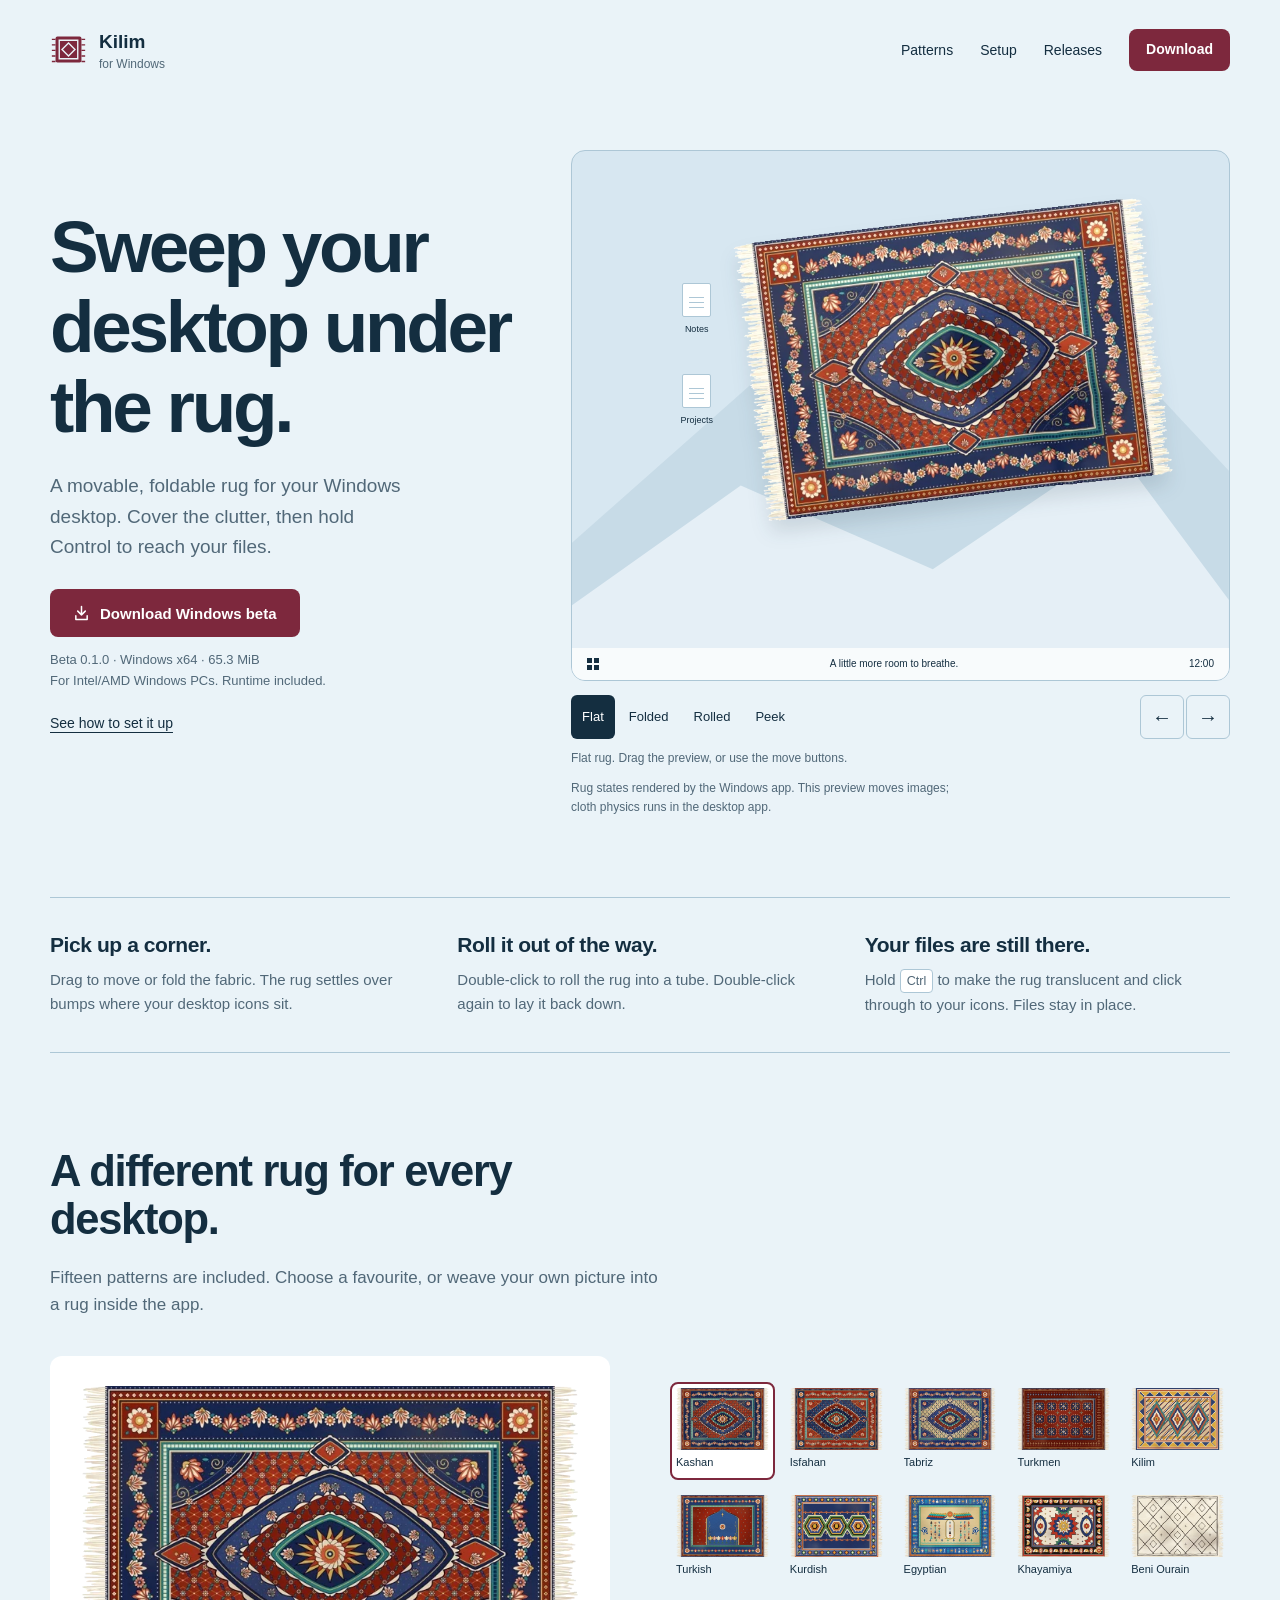
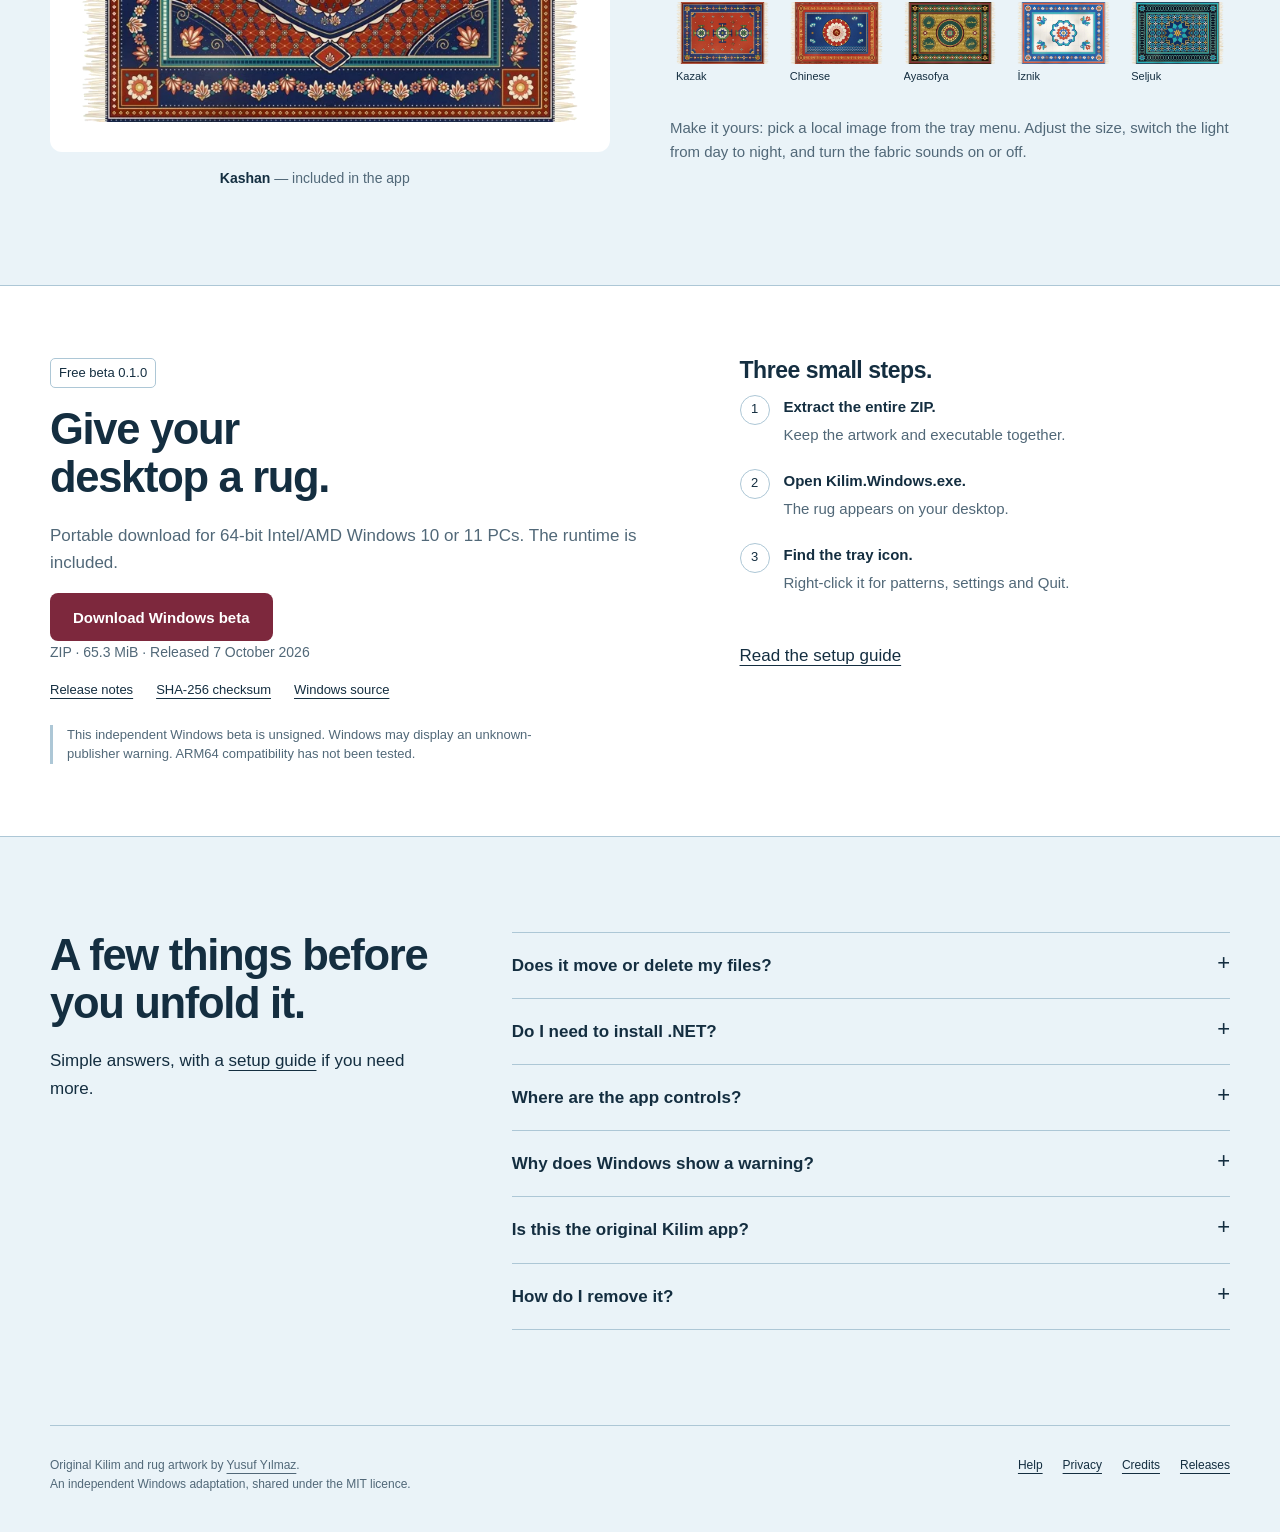
==== index.html @ a7b7ecc9 "first commit" ====
<!doctype html>
<html lang="en">
<head>
  <meta charset="utf-8"><meta name="viewport" content="width=device-width,initial-scale=1">
  <title>Kilim for Windows — a rug for your desktop</title>
  <meta name="description" content="Drag, fold and roll a rug over your Windows desktop icons. Download the free portable Windows beta, with 15 rug patterns and custom pictures.">
  <meta property="og:title" content="Kilim for Windows — a rug for your desktop"><meta property="og:description" content="Sweep your desktop under a movable, foldable rug. Free portable Windows beta."><meta property="og:type" content="website"><meta property="og:image" content="assets/social-preview.png"><meta name="twitter:card" content="summary_large_image">
  <link rel="icon" href="assets/favicon.svg" type="image/svg+xml"><link rel="stylesheet" href="styles.css"><link rel="preload" href="assets/rug-flat.webp" as="image"><script src="site.js" defer></script>
</head>
<body>
<a class="skip" href="#main">Skip to content</a>
<header class="header wrap">
  <a class="brand" href="index.html" aria-label="Kilim for Windows home"><svg viewBox="0 0 40 40" aria-hidden="true"><rect x="6" y="6" width="28" height="28" rx="2" fill="#7D283D"/><path d="M10 10h20v20H10zM20 13l7 7-7 7-7-7z" fill="none" stroke="#EAF3F8" stroke-width="1.5"/><path d="M2 9h4m-4 6h4m-4 6h4m-4 6h4m-4 6h4m28-24h4m-4 6h4m-4 6h4m-4 6h4m-4 6h4" stroke="#7D283D" stroke-width="1.5"/></svg><span>Kilim<small>for Windows</small></span></a>
  <nav class="nav" aria-label="Main navigation"><a class="patterns-link" href="#patterns">Patterns</a><a href="help.html">Setup</a><a href="releases.html">Releases</a><a class="button small" href="#download">Download</a></nav>
</header>
<main id="main">
  <section class="hero wrap" aria-labelledby="hero-title">
    <div class="hero-copy">
      <h1 id="hero-title">Sweep your desktop under the rug.</h1>
      <p>A movable, foldable rug for your Windows desktop. Cover the clutter, then hold Control to reach your files.</p>
      <a class="button" href="#download"><svg width="17" height="18" viewBox="0 0 18 18" fill="none" aria-hidden="true"><path d="M9 2v9m-4-4 4 4 4-4M3 12v4h12v-4" stroke="currentColor" stroke-width="1.6" stroke-linecap="round" stroke-linejoin="round"/></svg>Download Windows beta</a>
      <p class="hero-meta">Beta 0.1.0 · Windows x64 · 65.3 MiB<br>For Intel/AMD Windows PCs. Runtime included.</p>
      <a class="setup-link" href="help.html">See how to set it up</a>
    </div>
    <div class="hero-demo">
      <div class="desktop" aria-label="Illustrated Windows desktop with a rendered rug preview">
        <svg class="desktop-scenery" viewBox="0 0 650 500" preserveAspectRatio="none" aria-hidden="true"><path d="M0 370 180 218 315 329 477 125 650 302v198H0z" fill="#ADC7D6"/><path d="m0 429 167-113 190 79 180-116 113 145v76H0z" fill="#FFFFFF"/></svg>
        <div class="desktop-icons" aria-hidden="true"><span class="desktop-file"><i class="file-icon"></i>Notes</span><span class="desktop-file"><i class="file-icon"></i>Ideas</span><span class="desktop-file"><i class="file-icon"></i>Pictures</span><span class="desktop-file"><i class="file-icon"></i>Projects</span><span class="desktop-file"><i class="file-icon"></i>Drafts</span><span class="desktop-file"><i class="file-icon"></i>Later</span></div>
        <img id="preview-rug" class="preview-rug" src="assets/rug-flat.webp" width="1100" height="760" alt="A Kashan carpet rendered by Kilim for Windows" tabindex="0" aria-describedby="demo-status" draggable="false">
        <div class="desktop-bar" aria-hidden="true"><span class="windows-mark"><i></i><i></i><i></i><i></i></span><span>A little more room to breathe.</span><span>12:00</span></div>
      </div>
      <div class="demo-controls"><div class="demo-states" role="group" aria-label="Preview rug states"><button data-state="flat" aria-pressed="true">Flat</button><button data-state="fold" aria-pressed="false">Folded</button><button data-state="roll" aria-pressed="false">Rolled</button><button data-state="peek" aria-pressed="false">Peek</button></div><div class="move-controls" role="group" aria-label="Move the preview"><button data-move="-25" aria-label="Move rug left">←</button><button data-move="25" aria-label="Move rug right">→</button></div></div>
      <p class="demo-note" id="demo-status" aria-live="polite">Flat rug. Drag the preview, or use the move buttons.</p>
      <p class="demo-note">Rug states rendered by the Windows app. This preview moves images; cloth physics runs in the desktop app.</p>
      <noscript><p class="no-js">The app preview controls need JavaScript. Downloads and setup work without it.</p></noscript>
    </div>
  </section>
  <section class="interaction-strip wrap" aria-label="What you can do"><div><h3>Pick up a corner.</h3><p>Drag to move or fold the fabric. The rug settles over bumps where your desktop icons sit.</p></div><div><h3>Roll it out of the way.</h3><p>Double-click to roll the rug into a tube. Double-click again to lay it back down.</p></div><div><h3>Your files are still there.</h3><p>Hold <kbd>Ctrl</kbd> to make the rug translucent and click through to your icons. Files stay in place.</p></div></section>
  <section class="section wrap" id="patterns" aria-labelledby="patterns-title">
    <div class="section-intro"><h2 id="patterns-title">A different rug for every desktop.</h2><p>Fifteen patterns are included. Choose a favourite, or weave your own picture into a rug inside the app.</p></div>
    <div class="patterns"><div><div class="pattern-preview"><img id="selected-pattern" src="assets/theme-kashan.webp" width="640" height="430" alt="Kashan rug pattern included in Kilim for Windows" loading="lazy"></div><p class="pattern-name"><strong id="pattern-title">Kashan</strong> <span>— included in the app</span></p></div>
    <div><div class="swatches" role="group" aria-label="Choose a rug pattern">
      <button class="swatch" data-theme="kashan" data-label="Kashan" aria-pressed="true"><img src="assets/theme-kashan.webp" width="640" height="430" alt="" loading="lazy"><span>Kashan</span></button>
      <button class="swatch" data-theme="isfahan" data-label="Isfahan" aria-pressed="false"><img src="assets/theme-isfahan.webp" width="640" height="430" alt="" loading="lazy"><span>Isfahan</span></button>
      <button class="swatch" data-theme="tebriz" data-label="Tabriz" aria-pressed="false"><img src="assets/theme-tebriz.webp" width="640" height="430" alt="" loading="lazy"><span>Tabriz</span></button>
      <button class="swatch" data-theme="turkmen" data-label="Turkmen" aria-pressed="false"><img src="assets/theme-turkmen.webp" width="640" height="430" alt="" loading="lazy"><span>Turkmen</span></button>
      <button class="swatch" data-theme="kilim" data-label="Kilim" aria-pressed="false"><img src="assets/theme-kilim.webp" width="640" height="430" alt="" loading="lazy"><span>Kilim</span></button>
      <button class="swatch" data-theme="turk" data-label="Turkish" aria-pressed="false"><img src="assets/theme-turk.webp" width="640" height="430" alt="" loading="lazy"><span>Turkish</span></button>
      <button class="swatch" data-theme="kurd" data-label="Kurdish" aria-pressed="false"><img src="assets/theme-kurd.webp" width="640" height="430" alt="" loading="lazy"><span>Kurdish</span></button>
      <button class="swatch" data-theme="egypt" data-label="Egyptian" aria-pressed="false"><img src="assets/theme-egypt.webp" width="640" height="430" alt="" loading="lazy"><span>Egyptian</span></button>
      <button class="swatch" data-theme="khayamiya" data-label="Khayamiya" aria-pressed="false"><img src="assets/theme-khayamiya.webp" width="640" height="430" alt="" loading="lazy"><span>Khayamiya</span></button>
      <button class="swatch" data-theme="berber" data-label="Beni Ourain" aria-pressed="false"><img src="assets/theme-berber.webp" width="640" height="430" alt="" loading="lazy"><span>Beni Ourain</span></button>
      <button class="swatch" data-theme="kazak" data-label="Kazak" aria-pressed="false"><img src="assets/theme-kazak.webp" width="640" height="430" alt="" loading="lazy"><span>Kazak</span></button>
      <button class="swatch" data-theme="china" data-label="Chinese" aria-pressed="false"><img src="assets/theme-china.webp" width="640" height="430" alt="" loading="lazy"><span>Chinese</span></button>
      <button class="swatch" data-theme="ayasofya" data-label="Ayasofya" aria-pressed="false"><img src="assets/theme-ayasofya.webp" width="640" height="430" alt="" loading="lazy"><span>Ayasofya</span></button>
      <button class="swatch" data-theme="iznik" data-label="İznik" aria-pressed="false"><img src="assets/theme-iznik.webp" width="640" height="430" alt="" loading="lazy"><span>İznik</span></button>
      <button class="swatch" data-theme="selcuklu" data-label="Seljuk" aria-pressed="false"><img src="assets/theme-selcuklu.webp" width="640" height="430" alt="" loading="lazy"><span>Seljuk</span></button>
    </div><p class="custom-note">Make it yours: pick a local image from the tray menu. Adjust the size, switch the light from day to night, and turn the fabric sounds on or off.</p></div></div>
  </section>
  <section class="download-section" id="download" aria-labelledby="download-title"><div class="download-grid wrap">
    <div><span class="release-tag">Free beta 0.1.0</span><h2 id="download-title">Give your desktop a rug.</h2><p>Portable download for 64-bit Intel/AMD Windows 10 or 11 PCs. The runtime is included.</p><a class="button" href="downloads/Kilim-Windows-0.1.0-beta-win-x64.zip" download>Download Windows beta</a><p class="download-info">ZIP · 65.3 MiB · Released 7 October 2026</p><div class="download-links"><a href="releases.html">Release notes</a><a href="downloads/Kilim-Windows-0.1.0-beta-win-x64.zip.sha256" download>SHA-256 checksum</a><a href="downloads/Kilim-Windows-source.zip" download>Windows source</a></div><p class="beta-note">This independent Windows beta is unsigned. Windows may display an unknown-publisher warning. ARM64 compatibility has not been tested.</p></div>
    <div><h3>Three small steps.</h3><ol class="setup-steps"><li><strong>Extract the entire ZIP.</strong><span>Keep the artwork and executable together.</span></li><li><strong>Open Kilim.Windows.exe.</strong><span>The rug appears on your desktop.</span></li><li><strong>Find the tray icon.</strong><span>Right-click it for patterns, settings and Quit.</span></li></ol><a href="help.html">Read the setup guide</a></div>
  </div></section>
  <section class="section wrap faq-layout" aria-labelledby="faq-title"><div><h2 id="faq-title">A few things before you unfold it.</h2><p>Simple answers, with a <a href="help.html">setup guide</a> if you need more.</p></div><div class="faq">
    <details><summary>Does it move or delete my files?</summary><p>No. The rug covers the desktop icons visually. Your files remain where they are, and holding Control lets you click through.</p></details>
    <details><summary>Do I need to install .NET?</summary><p>No. This download includes the runtime. Extract the whole ZIP and run Kilim.Windows.exe. You do not need administrator access.</p></details>
    <details><summary>Where are the app controls?</summary><p>In the system tray near the clock. The icon may be inside the hidden-icons arrow. Right-click it to change the rug or quit the app.</p></details>
    <details><summary>Why does Windows show a warning?</summary><p>The beta executable has not been code-signed. Windows may identify the publisher as unknown. Check the release information and SHA-256 before deciding whether to run a download.</p></details>
    <details><summary>Is this the original Kilim app?</summary><p>This is an unofficial Windows adaptation. <a href="https://github.com/yusufyilmazfr/kilim" target="_blank" rel="noopener noreferrer">Yusuf Yılmaz's original Kilim</a> is a macOS app; its cloth simulation and rug artwork are reused under the MIT licence.</p></details>
    <details><summary>How do I remove it?</summary><p>Turn off launch at sign-in if you enabled it, choose Quit from the tray menu, and delete the extracted folder. The setup guide explains how to remove saved preferences too.</p></details>
  </div></section>
</main>
<footer class="footer wrap"><p>Original Kilim and rug artwork by <a href="https://github.com/yusufyilmazfr/kilim" target="_blank" rel="noopener noreferrer">Yusuf Yılmaz</a>.<br>An independent Windows adaptation, shared under the MIT licence.</p><nav aria-label="Footer"><a href="help.html">Help</a><a href="privacy.html">Privacy</a><a href="credits.html">Credits</a><a href="releases.html">Releases</a></nav></footer>
</body></html>
---- styles.css ----
:root{--mist:#eaf3f8;--ink:#142e40;--red:#7d283d;--paper:#fff;--thread:#adc7d6;--slate:#516878;--desktop:#d7e7f1;--focus:#245b7a}
*{box-sizing:border-box}html{scroll-behavior:smooth;scroll-padding-top:28px}body{margin:0;background:var(--mist);color:var(--ink);font-family:"Segoe UI",Arial,sans-serif;font-size:17px;line-height:1.6}button,input{font:inherit}a{color:inherit;text-underline-offset:4px}button,a{-webkit-tap-highlight-color:transparent}button{cursor:pointer}button:focus-visible,a:focus-visible,summary:focus-visible,[tabindex]:focus-visible{outline:3px solid var(--focus);outline-offset:5px}img{max-width:100%;display:block}h1,h2,h3,p{margin-top:0}h1,h2,h3{font-family:"Trebuchet MS","Segoe UI",sans-serif;line-height:1.1}h1{font-size:clamp(42px,5.7vw,76px);letter-spacing:-.045em;font-weight:700;margin-bottom:24px}h2{font-size:clamp(30px,3.4vw,44px);letter-spacing:-.03em;margin-bottom:20px}h3{font-size:23px;letter-spacing:-.02em;margin-bottom:12px}p{max-width:68ch}button{color:var(--ink)}.wrap{width:min(1180px,calc(100% - 64px));margin-inline:auto}.skip{position:absolute;top:-80px;left:16px;background:var(--paper);padding:12px;z-index:5}.skip:focus{top:12px}.header{padding-block:27px;display:flex;justify-content:space-between;align-items:center;gap:20px}.brand{display:inline-flex;align-items:center;gap:12px;text-decoration:none;font-size:19px;font-weight:650;white-space:nowrap}.brand svg{width:37px;height:37px}.brand small{display:block;font-size:12px;color:var(--slate);font-weight:500;line-height:1.3}.nav{display:flex;align-items:center;gap:27px;font-size:14px}.nav a{text-decoration:none}.nav a:hover{text-decoration:underline}.button{display:inline-flex;align-items:center;justify-content:center;gap:10px;border:1px solid transparent;min-height:48px;padding:11px 22px;background:var(--red);color:var(--paper);text-decoration:none;font-size:15px;font-weight:650;border-radius:8px;line-height:1.4}.button:hover{background:#682034}.button.secondary{background:transparent;color:var(--ink);border-color:var(--thread)}.button.secondary:hover{background:var(--paper)}.button.small{min-height:42px;padding:9px 16px;font-size:14px}.hero{display:grid;grid-template-columns:.84fr 1.16fr;align-items:center;gap:44px;padding-top:50px;padding-bottom:80px}.hero-copy{padding-bottom:24px}.hero-copy p{color:var(--slate);max-width:35ch;font-size:19px;line-height:1.6;margin-bottom:27px}.hero-meta{font-size:13px!important;margin:13px 0 17px!important;max-width:40ch!important}.hero-copy .setup-link{font-size:14px}.hero-demo{min-width:0}.desktop{position:relative;aspect-ratio:1.24;background:var(--desktop);border:1px solid var(--thread);border-radius:14px;overflow:hidden;isolation:isolate}.desktop-scenery{position:absolute;inset:0;width:100%;height:100%;opacity:.36;pointer-events:none}.desktop-icons{position:absolute;left:15%;top:25%;display:grid;grid-template-columns:repeat(3,52px);gap:37px 41px;font-size:9px;text-align:center;z-index:1}.desktop-file{display:flex;align-items:center;flex-direction:column;gap:5px;color:var(--ink)}.file-icon{display:block;width:29px;height:34px;background:var(--paper);border:1px solid var(--thread);border-radius:2px;position:relative}.file-icon:after{content:"";position:absolute;left:6px;top:13px;width:15px;height:1px;background:var(--thread);box-shadow:0 5px 0 var(--thread),0 10px 0 var(--thread)}.preview-rug{position:absolute;width:112%;max-width:none;height:auto;left:-2%;top:-10%;z-index:2;touch-action:none;cursor:grab;user-select:none;-webkit-user-drag:none;transform:translate(var(--rug-x,0px),var(--rug-y,0px));filter:drop-shadow(0 12px 9px rgba(20,46,64,.13))}.preview-rug:active{cursor:grabbing}.preview-rug.peeking{opacity:.26}.desktop-bar{position:absolute;bottom:0;inset-inline:0;background:rgba(255,255,255,.74);height:32px;display:flex;align-items:center;justify-content:space-between;padding-inline:15px;z-index:3;font-size:10px}.windows-mark{display:grid;grid-template-columns:repeat(2,5px);gap:2px}.windows-mark i{height:5px;width:5px;background:var(--ink)}.demo-controls{display:flex;align-items:center;justify-content:space-between;gap:8px;margin-top:14px;flex-wrap:wrap}.demo-states{display:flex;gap:3px}.demo-states button,.move-controls button{border:0;background:transparent;min-height:44px;padding:8px 11px;font-size:13px;border-radius:6px}.demo-states button[aria-pressed="true"]{background:var(--ink);color:var(--paper)}.move-controls{display:flex;gap:2px}.move-controls button{border:1px solid var(--thread);width:44px;padding:4px;font-size:20px}.demo-note{color:var(--slate);font-size:12px;margin:10px 0 0;max-width:60ch}.interaction-strip{border-block:1px solid var(--thread);padding-block:35px;display:grid;grid-template-columns:repeat(3,1fr);gap:42px}.interaction-strip p{font-size:15px;color:var(--slate);margin-bottom:0}.interaction-strip h3{font-size:21px}.interaction-strip kbd,.prose kbd{display:inline-block;border:1px solid var(--thread);background:var(--paper);padding:1px 6px;border-radius:4px;font-family:inherit;font-size:.84em;white-space:nowrap}.section{padding-block:95px}.section-intro{max-width:620px;margin-bottom:38px}.section-intro p{color:var(--slate)}.patterns{display:grid;grid-template-columns:1fr 1fr;gap:60px;align-items:center}.pattern-preview{position:relative;background:var(--paper);padding:30px;border-radius:12px;min-height:300px;display:grid;align-items:center}.pattern-preview img{width:100%;height:auto}.pattern-name{margin:15px 0 0;text-align:center;font-size:14px}.pattern-name span{color:var(--slate)}.swatches{display:grid;grid-template-columns:repeat(5,1fr);gap:9px}.swatch{border:2px solid transparent;background:transparent;padding:4px;border-radius:8px;min-width:0;text-align:left}.swatch img{width:100%;height:auto;aspect-ratio:1.49;object-fit:contain;border-radius:3px}.swatch span{font-size:11px;display:block;margin:4px 0 2px;white-space:nowrap;overflow:hidden;text-overflow:ellipsis}.swatch[aria-pressed="true"]{border-color:var(--red);background:var(--paper)}.custom-note{font-size:15px;line-height:1.6;color:var(--slate);margin:22px 0 0}.download-section{background:var(--paper);border-block:1px solid var(--thread);padding-block:72px}.download-grid{display:grid;grid-template-columns:1.1fr .9fr;gap:90px}.release-tag{display:inline-block;font-size:13px;border:1px solid var(--thread);border-radius:5px;padding:4px 8px;margin-bottom:18px}.download-grid h2{max-width:14ch}.download-grid p{color:var(--slate)}.download-info{font-size:14px}.download-links{display:flex;gap:23px;flex-wrap:wrap;font-size:13px;margin-top:16px}.beta-note{font-size:13px!important;line-height:1.5;border-left:3px solid var(--thread);padding-left:14px;margin:24px 0 0}.setup-steps{list-style:none;padding:0;margin:10px 0 25px;counter-reset:setup}.setup-steps li{position:relative;counter-increment:setup;padding:0 0 22px 44px;font-size:15px}.setup-steps li:before{content:counter(setup);position:absolute;left:0;top:0;width:28px;height:28px;border:1px solid var(--thread);border-radius:50%;display:grid;place-items:center;font-size:13px}.setup-steps strong{display:block;margin-bottom:4px}.setup-steps span{color:var(--slate)}.faq-layout{display:grid;grid-template-columns:.7fr 1.3fr;gap:75px}.faq{border-top:1px solid var(--thread)}.faq details{border-bottom:1px solid var(--thread);padding:19px 0}.faq summary{font-size:17px;font-weight:600;cursor:pointer;list-style:none;display:flex;justify-content:space-between;gap:16px;min-height:24px}.faq summary::-webkit-details-marker{display:none}.faq summary:after{content:"+";font-size:22px;font-weight:400;line-height:1}.faq details[open] summary:after{content:"−"}.faq p{color:var(--slate);font-size:15px;margin:15px 25px 0 0}.footer{border-top:1px solid var(--thread);padding-block:30px 38px;display:flex;justify-content:space-between;gap:25px;font-size:12px;align-items:flex-start}.footer p{margin:0;color:var(--slate);max-width:65ch}.footer nav{display:flex;gap:20px;white-space:nowrap}.page{max-width:800px;margin:35px auto 90px}.page h1{font-size:clamp(36px,5vw,60px);margin-bottom:20px}.page .lead{font-size:20px;color:var(--slate);margin-bottom:45px}.prose h2{font-size:29px;margin-top:50px}.prose h3{font-size:21px;margin-top:30px}.prose p,.prose li{font-size:16px}.prose ul,.prose ol{padding-left:24px}.prose li{margin-bottom:10px}.prose code{background:var(--paper);padding:3px 5px;font-size:13px;overflow-wrap:anywhere}.prose pre{white-space:pre-wrap;overflow-wrap:anywhere;border:1px solid var(--thread);border-radius:8px;background:var(--paper);padding:18px;font-size:13px}.notice{padding:18px 20px;border-left:3px solid var(--red);background:var(--paper);font-size:15px}.prose .button{margin:0 12px 10px 0}.hash{font-family:Consolas,monospace;font-size:12px;overflow-wrap:anywhere}.document-nav{font-size:14px;margin-bottom:30px}.no-js{font-size:13px;color:var(--slate)}
@media(min-width:1350px){.hero{gap:54px;padding-top:62px}.hero-copy p{max-width:34ch}.desktop{aspect-ratio:1.19}}
@media(max-width:950px){.wrap{width:calc(100% - 40px)}.hero{gap:24px;grid-template-columns:1fr 1.1fr;padding-top:35px}.nav{gap:18px}.hero-copy p{font-size:17px}.hero h1{font-size:52px}.patterns{gap:30px}.download-grid{gap:45px}.faq-layout{gap:36px}.footer{flex-direction:column}.preview-rug{top:-4%}}
@media(max-width:720px){body{font-size:16px}.wrap{width:calc(100% - 36px)}.header{padding-block:20px;align-items:flex-start}.brand{font-size:16px;gap:8px}.brand svg{width:32px;height:32px}.nav{justify-content:flex-end;gap:14px;flex-wrap:wrap;max-width:220px;font-size:12px}.nav .button{min-height:38px;padding:7px 12px;font-size:12px}.nav .patterns-link{display:none}.hero{grid-template-columns:1fr;padding-top:25px;padding-bottom:40px;gap:18px}.hero h1{font-size:clamp(44px,10.5vw,65px);max-width:12ch}.hero-copy{padding-bottom:0}.hero-copy p{max-width:42ch}.hero-demo{max-width:600px;width:100%}.desktop{aspect-ratio:1.3}.preview-rug{top:-13%;left:0;width:111%}.desktop-icons{left:18%;top:27%;gap:23px 28px;grid-template-columns:repeat(3,45px)}.interaction-strip{grid-template-columns:1fr;gap:24px;padding-block:28px}.interaction-strip h3{margin-bottom:7px}.patterns{grid-template-columns:1fr;gap:26px}.section{padding-block:55px}.section-intro{margin-bottom:24px}.pattern-preview{min-height:220px;padding:20px}.swatches{gap:5px}.swatch span{font-size:10px}.download-grid,.faq-layout{grid-template-columns:1fr;gap:30px}.download-section{padding-block:48px}.download-grid h2{max-width:15ch}.faq-layout h2{margin-bottom:0}.footer nav{gap:16px;flex-wrap:wrap}.page{margin-top:26px;margin-bottom:60px}.page .lead{font-size:18px;margin-bottom:32px}.prose h2{margin-top:35px}.demo-controls{gap:7px}.demo-states button{padding-inline:10px}.demo-note{font-size:11px}.hero-meta{max-width:44ch!important}}
@media(prefers-reduced-motion:reduce){html{scroll-behavior:auto}}
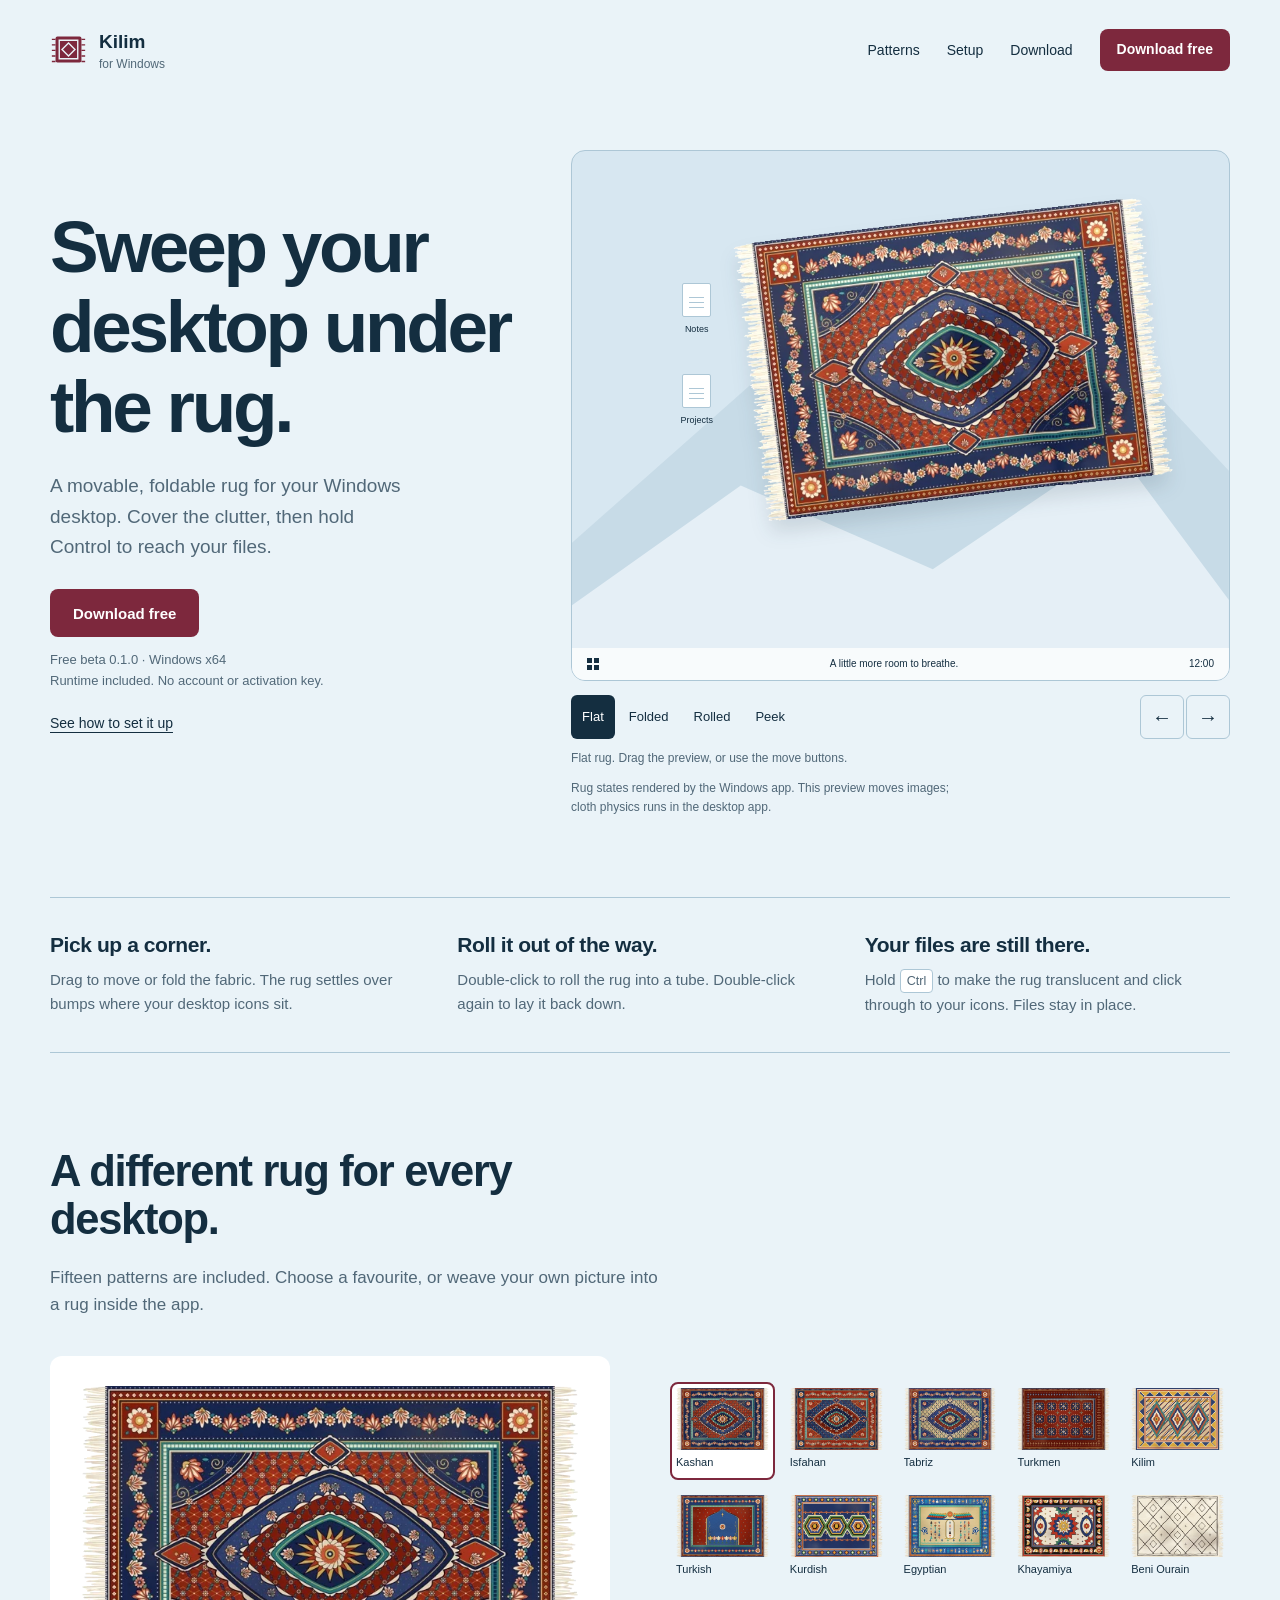
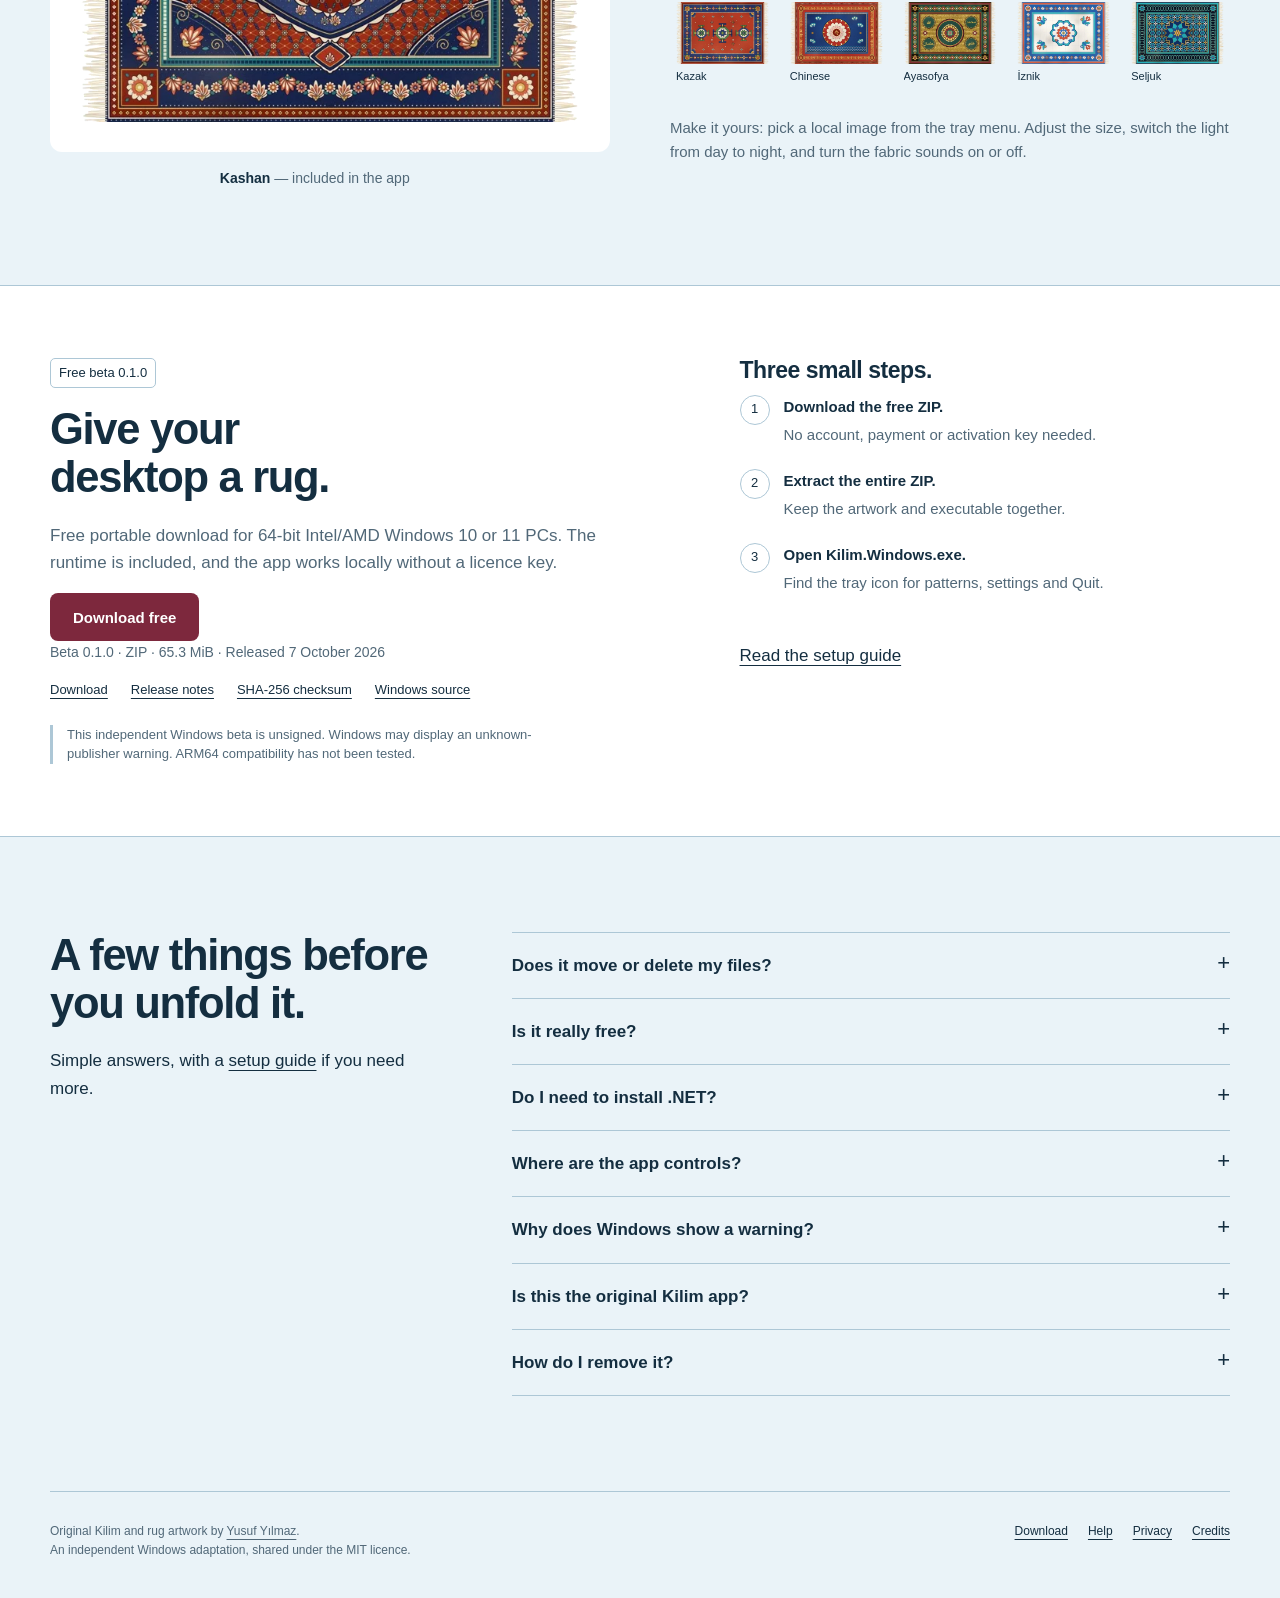
==== commit ed9b5b9c: "Restore free downloads and link hosted Windows app" ====
--- a/index.html
+++ b/index.html
@@ -5,21 +5,21 @@
   <title>Kilim for Windows — a rug for your desktop</title>
   <meta name="description" content="Drag, fold and roll a rug over your Windows desktop icons. Download the free portable Windows beta, with 15 rug patterns and custom pictures.">
   <meta property="og:title" content="Kilim for Windows — a rug for your desktop"><meta property="og:description" content="Sweep your desktop under a movable, foldable rug. Free portable Windows beta."><meta property="og:type" content="website"><meta property="og:image" content="assets/social-preview.png"><meta name="twitter:card" content="summary_large_image">
-  <link rel="icon" href="assets/favicon.svg" type="image/svg+xml"><link rel="stylesheet" href="styles.css"><link rel="preload" href="assets/rug-flat.webp" as="image"><script src="site.js" defer></script>
+  <link rel="icon" href="assets/favicon.svg" type="image/svg+xml"><link rel="stylesheet" href="styles.css"><link rel="preload" href="assets/rug-flat.webp" as="image"><script type="module" src="site.js"></script>
 </head>
 <body>
 <a class="skip" href="#main">Skip to content</a>
 <header class="header wrap">
   <a class="brand" href="index.html" aria-label="Kilim for Windows home"><svg viewBox="0 0 40 40" aria-hidden="true"><rect x="6" y="6" width="28" height="28" rx="2" fill="#7D283D"/><path d="M10 10h20v20H10zM20 13l7 7-7 7-7-7z" fill="none" stroke="#EAF3F8" stroke-width="1.5"/><path d="M2 9h4m-4 6h4m-4 6h4m-4 6h4m-4 6h4m28-24h4m-4 6h4m-4 6h4m-4 6h4m-4 6h4" stroke="#7D283D" stroke-width="1.5"/></svg><span>Kilim<small>for Windows</small></span></a>
-  <nav class="nav" aria-label="Main navigation"><a class="patterns-link" href="#patterns">Patterns</a><a href="help.html">Setup</a><a href="releases.html">Releases</a><a class="button small" href="#download">Download</a></nav>
+  <nav class="nav" aria-label="Main navigation"><a class="patterns-link" href="#patterns">Patterns</a><a href="help.html">Setup</a><a href="download.html">Download</a><a class="button small" href="https://kilim-windows-download.suko-app.workers.dev/download/Kilim-Windows-0.1.0-beta-win-x64.zip" download>Download free</a></nav>
 </header>
 <main id="main">
   <section class="hero wrap" aria-labelledby="hero-title">
     <div class="hero-copy">
       <h1 id="hero-title">Sweep your desktop under the rug.</h1>
       <p>A movable, foldable rug for your Windows desktop. Cover the clutter, then hold Control to reach your files.</p>
-      <a class="button" href="#download"><svg width="17" height="18" viewBox="0 0 18 18" fill="none" aria-hidden="true"><path d="M9 2v9m-4-4 4 4 4-4M3 12v4h12v-4" stroke="currentColor" stroke-width="1.6" stroke-linecap="round" stroke-linejoin="round"/></svg>Download Windows beta</a>
-      <p class="hero-meta">Beta 0.1.0 · Windows x64 · 65.3 MiB<br>For Intel/AMD Windows PCs. Runtime included.</p>
+      <a class="button" href="https://kilim-windows-download.suko-app.workers.dev/download/Kilim-Windows-0.1.0-beta-win-x64.zip" download>Download free</a>
+      <p class="hero-meta">Free beta 0.1.0 · Windows x64<br>Runtime included. No account or activation key.</p>
       <a class="setup-link" href="help.html">See how to set it up</a>
     </div>
     <div class="hero-demo">
@@ -32,7 +32,7 @@
       <div class="demo-controls"><div class="demo-states" role="group" aria-label="Preview rug states"><button data-state="flat" aria-pressed="true">Flat</button><button data-state="fold" aria-pressed="false">Folded</button><button data-state="roll" aria-pressed="false">Rolled</button><button data-state="peek" aria-pressed="false">Peek</button></div><div class="move-controls" role="group" aria-label="Move the preview"><button data-move="-25" aria-label="Move rug left">←</button><button data-move="25" aria-label="Move rug right">→</button></div></div>
       <p class="demo-note" id="demo-status" aria-live="polite">Flat rug. Drag the preview, or use the move buttons.</p>
       <p class="demo-note">Rug states rendered by the Windows app. This preview moves images; cloth physics runs in the desktop app.</p>
-      <noscript><p class="no-js">The app preview controls need JavaScript. Downloads and setup work without it.</p></noscript>
+      <noscript><p class="no-js">The preview controls need JavaScript. Downloads and setup work without it.</p></noscript>
     </div>
   </section>
   <section class="interaction-strip wrap" aria-label="What you can do"><div><h3>Pick up a corner.</h3><p>Drag to move or fold the fabric. The rug settles over bumps where your desktop icons sit.</p></div><div><h3>Roll it out of the way.</h3><p>Double-click to roll the rug into a tube. Double-click again to lay it back down.</p></div><div><h3>Your files are still there.</h3><p>Hold <kbd>Ctrl</kbd> to make the rug translucent and click through to your icons. Files stay in place.</p></div></section>
@@ -58,11 +58,12 @@
     </div><p class="custom-note">Make it yours: pick a local image from the tray menu. Adjust the size, switch the light from day to night, and turn the fabric sounds on or off.</p></div></div>
   </section>
   <section class="download-section" id="download" aria-labelledby="download-title"><div class="download-grid wrap">
-    <div><span class="release-tag">Free beta 0.1.0</span><h2 id="download-title">Give your desktop a rug.</h2><p>Portable download for 64-bit Intel/AMD Windows 10 or 11 PCs. The runtime is included.</p><a class="button" href="downloads/Kilim-Windows-0.1.0-beta-win-x64.zip" download>Download Windows beta</a><p class="download-info">ZIP · 65.3 MiB · Released 7 October 2026</p><div class="download-links"><a href="releases.html">Release notes</a><a href="downloads/Kilim-Windows-0.1.0-beta-win-x64.zip.sha256" download>SHA-256 checksum</a><a href="downloads/Kilim-Windows-source.zip" download>Windows source</a></div><p class="beta-note">This independent Windows beta is unsigned. Windows may display an unknown-publisher warning. ARM64 compatibility has not been tested.</p></div>
-    <div><h3>Three small steps.</h3><ol class="setup-steps"><li><strong>Extract the entire ZIP.</strong><span>Keep the artwork and executable together.</span></li><li><strong>Open Kilim.Windows.exe.</strong><span>The rug appears on your desktop.</span></li><li><strong>Find the tray icon.</strong><span>Right-click it for patterns, settings and Quit.</span></li></ol><a href="help.html">Read the setup guide</a></div>
+    <div><span class="release-tag">Free beta 0.1.0</span><h2 id="download-title">Give your desktop a rug.</h2><p>Free portable download for 64-bit Intel/AMD Windows 10 or 11 PCs. The runtime is included, and the app works locally without a licence key.</p><a class="button" href="https://kilim-windows-download.suko-app.workers.dev/download/Kilim-Windows-0.1.0-beta-win-x64.zip" download>Download free</a><p class="download-info">Beta 0.1.0 · ZIP · 65.3 MiB · Released 7 October 2026</p><div class="download-links"><a href="download.html">Download</a><a href="releases.html">Release notes</a><a href="downloads/Kilim-Windows-0.1.0-beta-win-x64.zip.sha256" download>SHA-256 checksum</a><a href="credits.html">Windows source</a></div><p class="beta-note">This independent Windows beta is unsigned. Windows may display an unknown-publisher warning. ARM64 compatibility has not been tested.</p></div>
+    <div><h3>Three small steps.</h3><ol class="setup-steps"><li><strong>Download the free ZIP.</strong><span>No account, payment or activation key needed.</span></li><li><strong>Extract the entire ZIP.</strong><span>Keep the artwork and executable together.</span></li><li><strong>Open Kilim.Windows.exe.</strong><span>Find the tray icon for patterns, settings and Quit.</span></li></ol><a href="help.html">Read the setup guide</a></div>
   </div></section>
   <section class="section wrap faq-layout" aria-labelledby="faq-title"><div><h2 id="faq-title">A few things before you unfold it.</h2><p>Simple answers, with a <a href="help.html">setup guide</a> if you need more.</p></div><div class="faq">
     <details><summary>Does it move or delete my files?</summary><p>No. The rug covers the desktop icons visually. Your files remain where they are, and holding Control lets you click through.</p></details>
+    <details><summary>Is it really free?</summary><p>Yes. Download the complete Windows app without an account, payment or activation key. The runtime is included.</p></details>
     <details><summary>Do I need to install .NET?</summary><p>No. This download includes the runtime. Extract the whole ZIP and run Kilim.Windows.exe. You do not need administrator access.</p></details>
     <details><summary>Where are the app controls?</summary><p>In the system tray near the clock. The icon may be inside the hidden-icons arrow. Right-click it to change the rug or quit the app.</p></details>
     <details><summary>Why does Windows show a warning?</summary><p>The beta executable has not been code-signed. Windows may identify the publisher as unknown. Check the release information and SHA-256 before deciding whether to run a download.</p></details>
@@ -70,5 +71,5 @@
     <details><summary>How do I remove it?</summary><p>Turn off launch at sign-in if you enabled it, choose Quit from the tray menu, and delete the extracted folder. The setup guide explains how to remove saved preferences too.</p></details>
   </div></section>
 </main>
-<footer class="footer wrap"><p>Original Kilim and rug artwork by <a href="https://github.com/yusufyilmazfr/kilim" target="_blank" rel="noopener noreferrer">Yusuf Yılmaz</a>.<br>An independent Windows adaptation, shared under the MIT licence.</p><nav aria-label="Footer"><a href="help.html">Help</a><a href="privacy.html">Privacy</a><a href="credits.html">Credits</a><a href="releases.html">Releases</a></nav></footer>
+<footer class="footer wrap"><p>Original Kilim and rug artwork by <a href="https://github.com/yusufyilmazfr/kilim" target="_blank" rel="noopener noreferrer">Yusuf Yılmaz</a>.<br>An independent Windows adaptation, shared under the MIT licence.</p><nav aria-label="Footer"><a href="download.html">Download</a><a href="help.html">Help</a><a href="privacy.html">Privacy</a><a href="credits.html">Credits</a></nav></footer>
 </body></html>
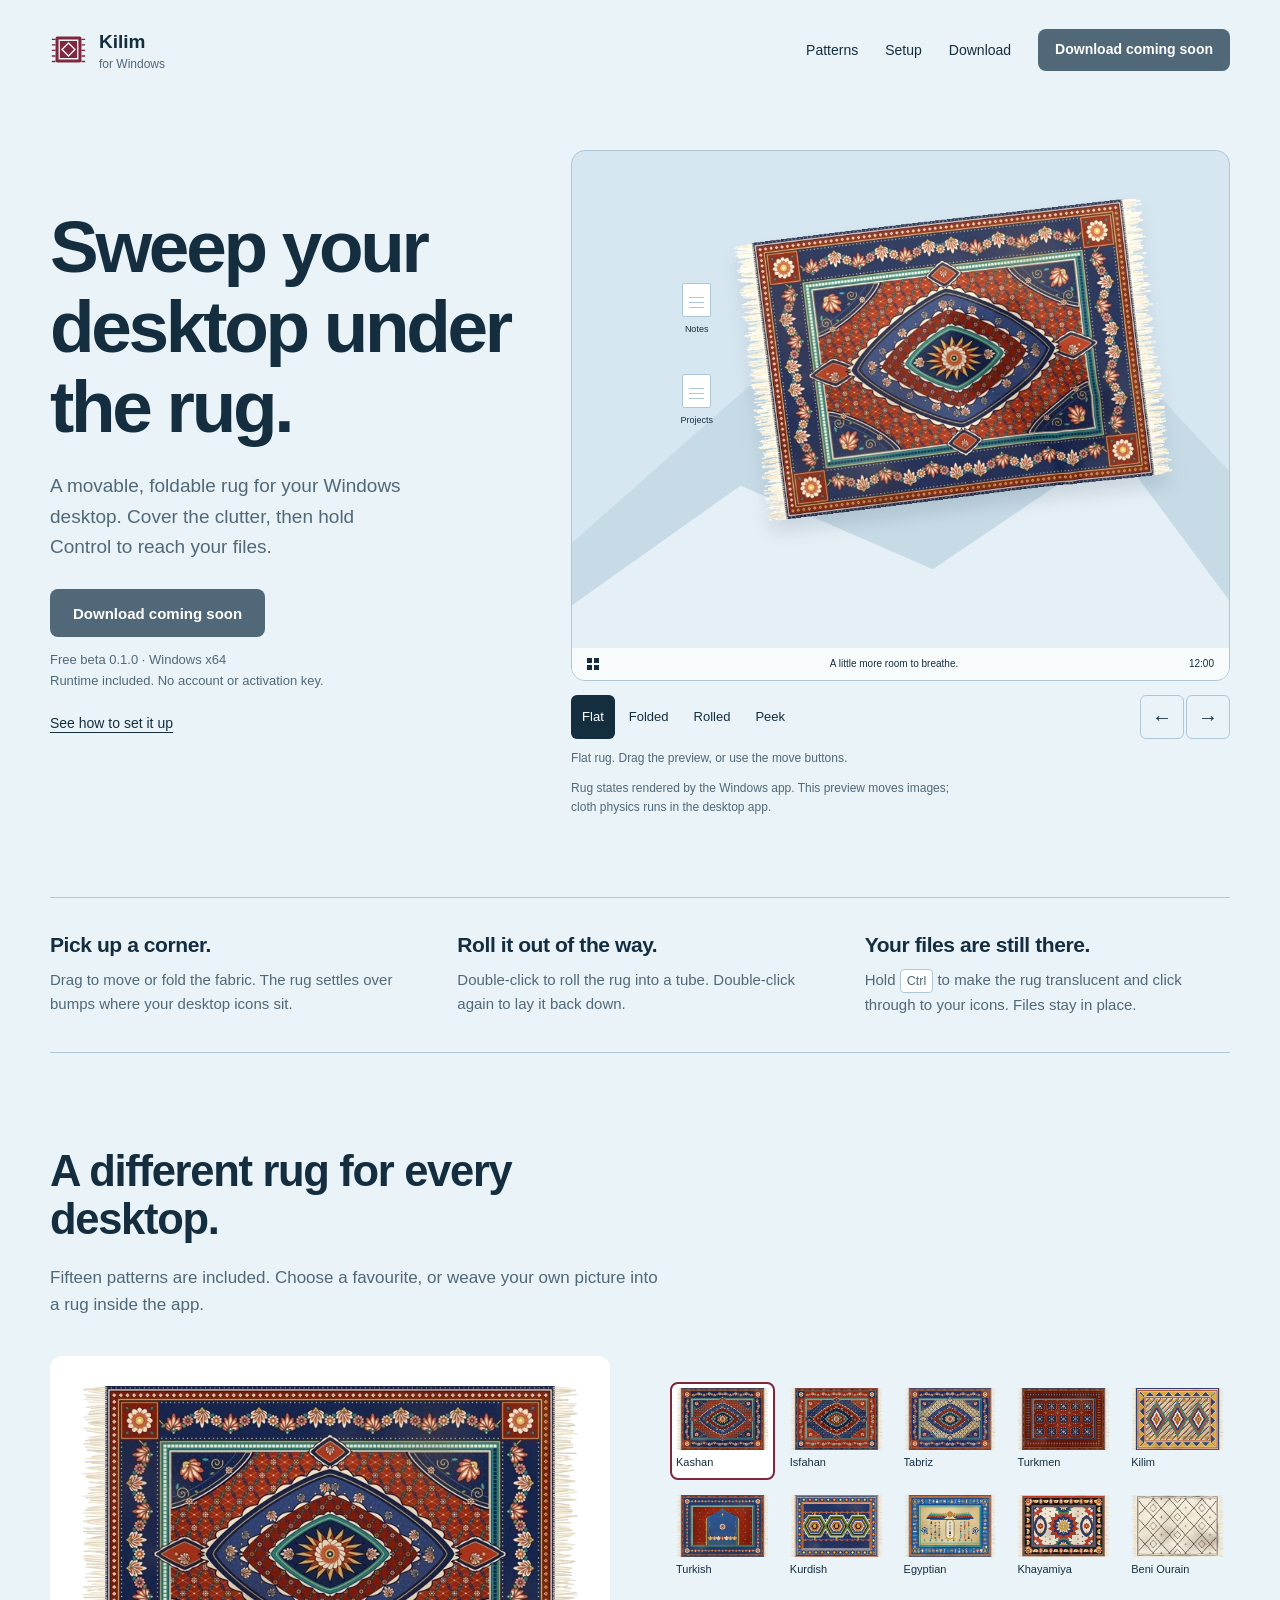
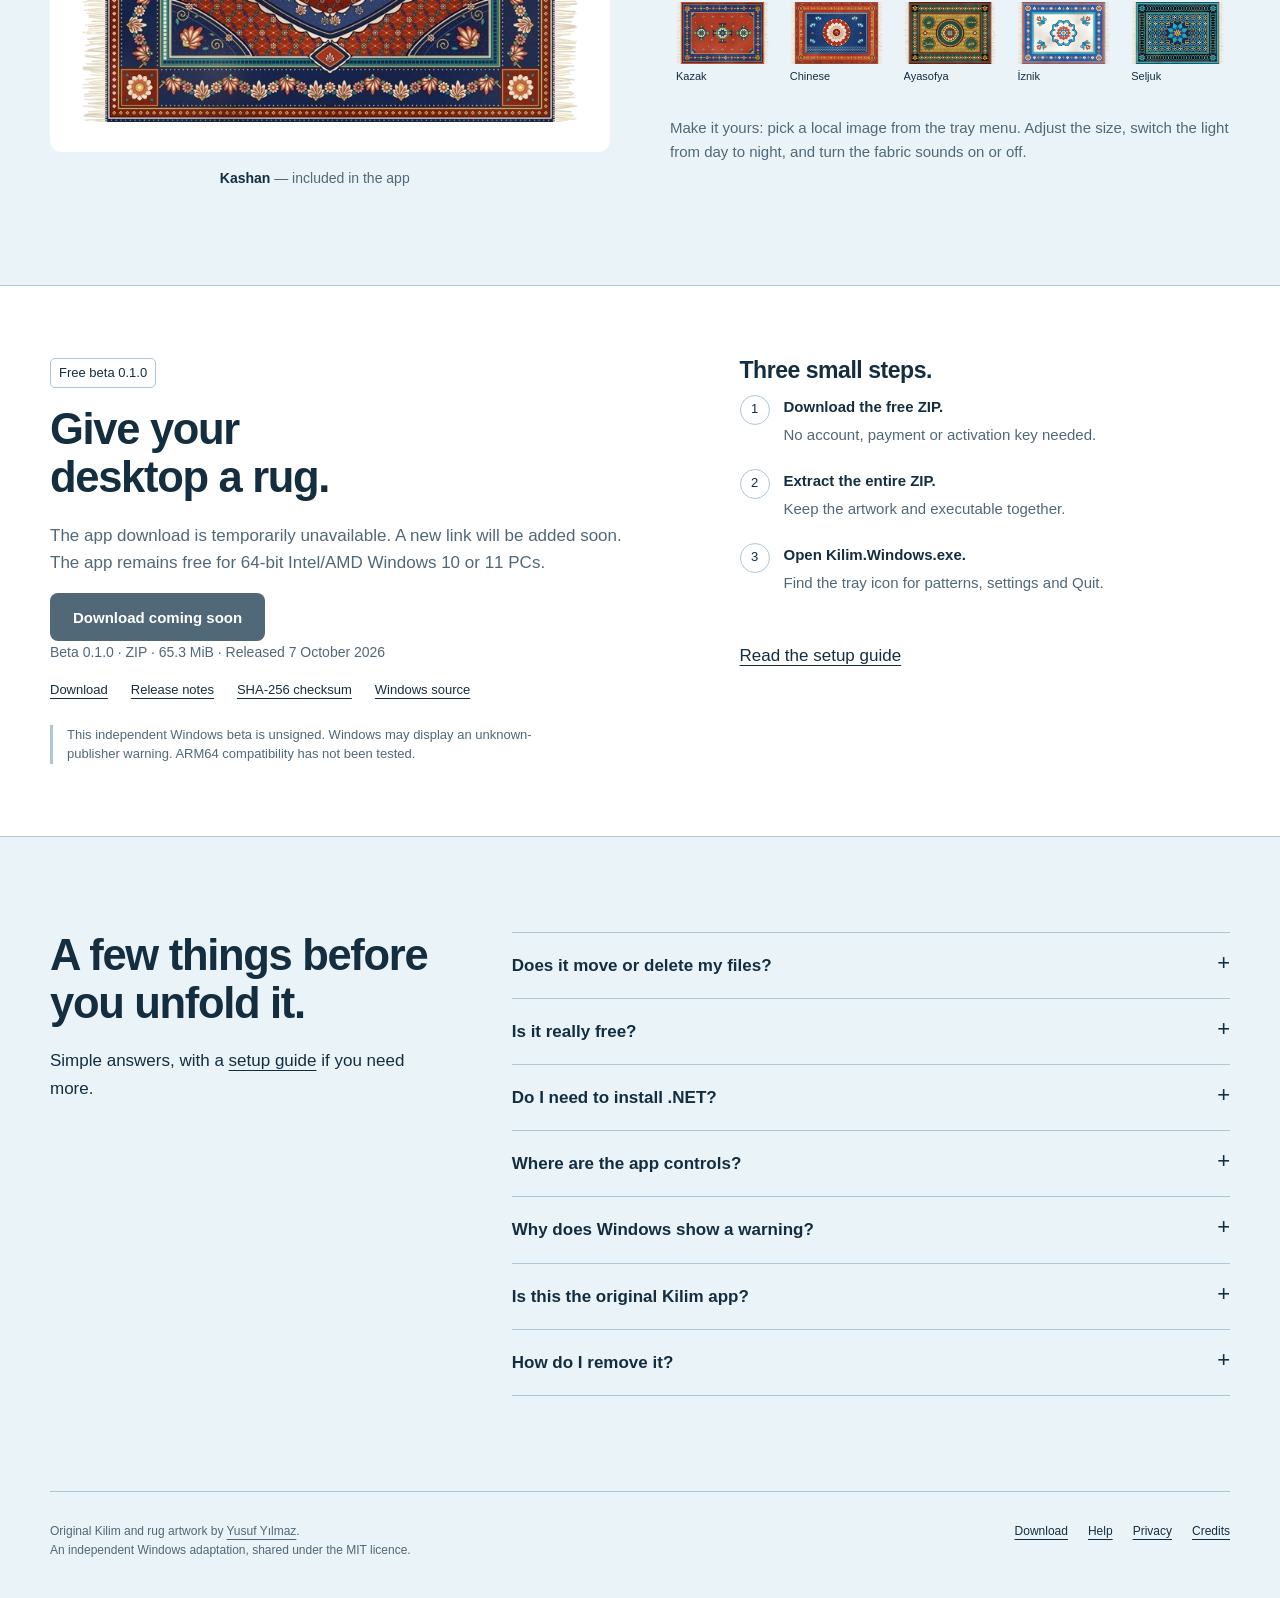
==== commit edb1e2c0: "Temporarily disable app download links" ====
--- a/index.html
+++ b/index.html
@@ -3,7 +3,7 @@
 <head>
   <meta charset="utf-8"><meta name="viewport" content="width=device-width,initial-scale=1">
   <title>Kilim for Windows — a rug for your desktop</title>
-  <meta name="description" content="Drag, fold and roll a rug over your Windows desktop icons. Download the free portable Windows beta, with 15 rug patterns and custom pictures.">
+  <meta name="description" content="Drag, fold and roll a rug over your Windows desktop icons. Explore the free portable Windows beta, with 15 rug patterns and custom pictures.">
   <meta property="og:title" content="Kilim for Windows — a rug for your desktop"><meta property="og:description" content="Sweep your desktop under a movable, foldable rug. Free portable Windows beta."><meta property="og:type" content="website"><meta property="og:image" content="assets/social-preview.png"><meta name="twitter:card" content="summary_large_image">
   <link rel="icon" href="assets/favicon.svg" type="image/svg+xml"><link rel="stylesheet" href="styles.css"><link rel="preload" href="assets/rug-flat.webp" as="image"><script type="module" src="site.js"></script>
 </head>
@@ -11,14 +11,14 @@
 <a class="skip" href="#main">Skip to content</a>
 <header class="header wrap">
   <a class="brand" href="index.html" aria-label="Kilim for Windows home"><svg viewBox="0 0 40 40" aria-hidden="true"><rect x="6" y="6" width="28" height="28" rx="2" fill="#7D283D"/><path d="M10 10h20v20H10zM20 13l7 7-7 7-7-7z" fill="none" stroke="#EAF3F8" stroke-width="1.5"/><path d="M2 9h4m-4 6h4m-4 6h4m-4 6h4m-4 6h4m28-24h4m-4 6h4m-4 6h4m-4 6h4m-4 6h4" stroke="#7D283D" stroke-width="1.5"/></svg><span>Kilim<small>for Windows</small></span></a>
-  <nav class="nav" aria-label="Main navigation"><a class="patterns-link" href="#patterns">Patterns</a><a href="help.html">Setup</a><a href="download.html">Download</a><a class="button small" href="https://kilim-windows-download.suko-app.workers.dev/download/Kilim-Windows-0.1.0-beta-win-x64.zip" download>Download free</a></nav>
+  <nav class="nav" aria-label="Main navigation"><a class="patterns-link" href="#patterns">Patterns</a><a href="help.html">Setup</a><a href="download.html">Download</a><button class="button small" type="button" disabled>Download coming soon</button></nav>
 </header>
 <main id="main">
   <section class="hero wrap" aria-labelledby="hero-title">
     <div class="hero-copy">
       <h1 id="hero-title">Sweep your desktop under the rug.</h1>
       <p>A movable, foldable rug for your Windows desktop. Cover the clutter, then hold Control to reach your files.</p>
-      <a class="button" href="https://kilim-windows-download.suko-app.workers.dev/download/Kilim-Windows-0.1.0-beta-win-x64.zip" download>Download free</a>
+      <button class="button" type="button" disabled>Download coming soon</button>
       <p class="hero-meta">Free beta 0.1.0 · Windows x64<br>Runtime included. No account or activation key.</p>
       <a class="setup-link" href="help.html">See how to set it up</a>
     </div>
@@ -58,7 +58,7 @@
     </div><p class="custom-note">Make it yours: pick a local image from the tray menu. Adjust the size, switch the light from day to night, and turn the fabric sounds on or off.</p></div></div>
   </section>
   <section class="download-section" id="download" aria-labelledby="download-title"><div class="download-grid wrap">
-    <div><span class="release-tag">Free beta 0.1.0</span><h2 id="download-title">Give your desktop a rug.</h2><p>Free portable download for 64-bit Intel/AMD Windows 10 or 11 PCs. The runtime is included, and the app works locally without a licence key.</p><a class="button" href="https://kilim-windows-download.suko-app.workers.dev/download/Kilim-Windows-0.1.0-beta-win-x64.zip" download>Download free</a><p class="download-info">Beta 0.1.0 · ZIP · 65.3 MiB · Released 7 October 2026</p><div class="download-links"><a href="download.html">Download</a><a href="releases.html">Release notes</a><a href="downloads/Kilim-Windows-0.1.0-beta-win-x64.zip.sha256" download>SHA-256 checksum</a><a href="credits.html">Windows source</a></div><p class="beta-note">This independent Windows beta is unsigned. Windows may display an unknown-publisher warning. ARM64 compatibility has not been tested.</p></div>
+    <div><span class="release-tag">Free beta 0.1.0</span><h2 id="download-title">Give your desktop a rug.</h2><p>The app download is temporarily unavailable. A new link will be added soon. The app remains free for 64-bit Intel/AMD Windows 10 or 11 PCs.</p><button class="button" type="button" disabled>Download coming soon</button><p class="download-info">Beta 0.1.0 · ZIP · 65.3 MiB · Released 7 October 2026</p><div class="download-links"><a href="download.html">Download</a><a href="releases.html">Release notes</a><a href="downloads/Kilim-Windows-0.1.0-beta-win-x64.zip.sha256" download>SHA-256 checksum</a><a href="credits.html">Windows source</a></div><p class="beta-note">This independent Windows beta is unsigned. Windows may display an unknown-publisher warning. ARM64 compatibility has not been tested.</p></div>
     <div><h3>Three small steps.</h3><ol class="setup-steps"><li><strong>Download the free ZIP.</strong><span>No account, payment or activation key needed.</span></li><li><strong>Extract the entire ZIP.</strong><span>Keep the artwork and executable together.</span></li><li><strong>Open Kilim.Windows.exe.</strong><span>Find the tray icon for patterns, settings and Quit.</span></li></ol><a href="help.html">Read the setup guide</a></div>
   </div></section>
   <section class="section wrap faq-layout" aria-labelledby="faq-title"><div><h2 id="faq-title">A few things before you unfold it.</h2><p>Simple answers, with a <a href="help.html">setup guide</a> if you need more.</p></div><div class="faq">
--- a/styles.css
+++ b/styles.css
@@ -4,3 +4,4 @@
 @media(max-width:950px){.wrap{width:calc(100% - 40px)}.hero{gap:24px;grid-template-columns:1fr 1.1fr;padding-top:35px}.nav{gap:18px}.hero-copy p{font-size:17px}.hero h1{font-size:52px}.patterns{gap:30px}.download-grid{gap:45px}.faq-layout{gap:36px}.footer{flex-direction:column}.preview-rug{top:-4%}}
 @media(max-width:720px){body{font-size:16px}.wrap{width:calc(100% - 36px)}.header{padding-block:20px;align-items:flex-start}.brand{font-size:16px;gap:8px}.brand svg{width:32px;height:32px}.nav{justify-content:flex-end;gap:14px;flex-wrap:wrap;max-width:220px;font-size:12px}.nav .button{min-height:38px;padding:7px 12px;font-size:12px}.nav .patterns-link{display:none}.hero{grid-template-columns:1fr;padding-top:25px;padding-bottom:40px;gap:18px}.hero h1{font-size:clamp(44px,10.5vw,65px);max-width:12ch}.hero-copy{padding-bottom:0}.hero-copy p{max-width:42ch}.hero-demo{max-width:600px;width:100%}.desktop{aspect-ratio:1.3}.preview-rug{top:-13%;left:0;width:111%}.desktop-icons{left:18%;top:27%;gap:23px 28px;grid-template-columns:repeat(3,45px)}.interaction-strip{grid-template-columns:1fr;gap:24px;padding-block:28px}.interaction-strip h3{margin-bottom:7px}.patterns{grid-template-columns:1fr;gap:26px}.section{padding-block:55px}.section-intro{margin-bottom:24px}.pattern-preview{min-height:220px;padding:20px}.swatches{gap:5px}.swatch span{font-size:10px}.download-grid,.faq-layout{grid-template-columns:1fr;gap:30px}.download-section{padding-block:48px}.download-grid h2{max-width:15ch}.faq-layout h2{margin-bottom:0}.footer nav{gap:16px;flex-wrap:wrap}.page{margin-top:26px;margin-bottom:60px}.page .lead{font-size:18px;margin-bottom:32px}.prose h2{margin-top:35px}.demo-controls{gap:7px}.demo-states button{padding-inline:10px}.demo-note{font-size:11px}.hero-meta{max-width:44ch!important}}
 @media(prefers-reduced-motion:reduce){html{scroll-behavior:auto}}
+.button:disabled{background:var(--slate);color:var(--paper);cursor:not-allowed}
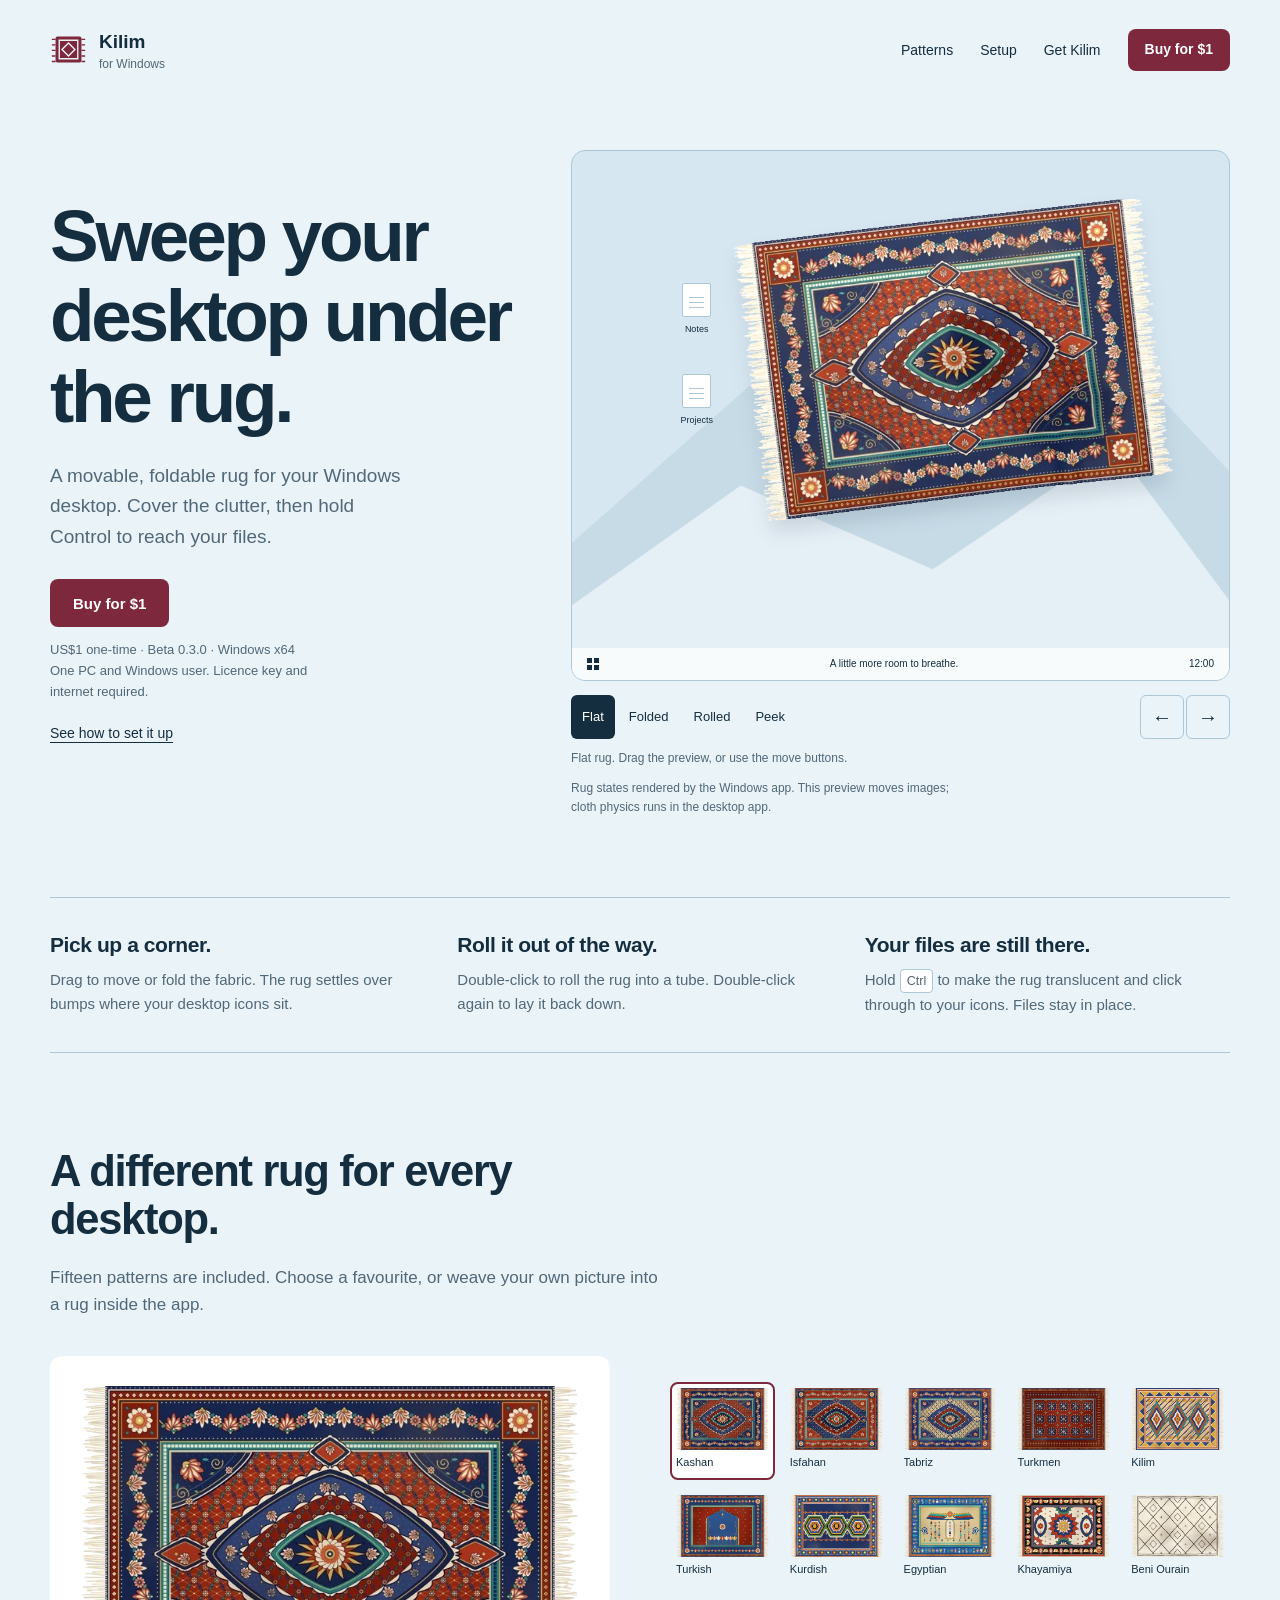
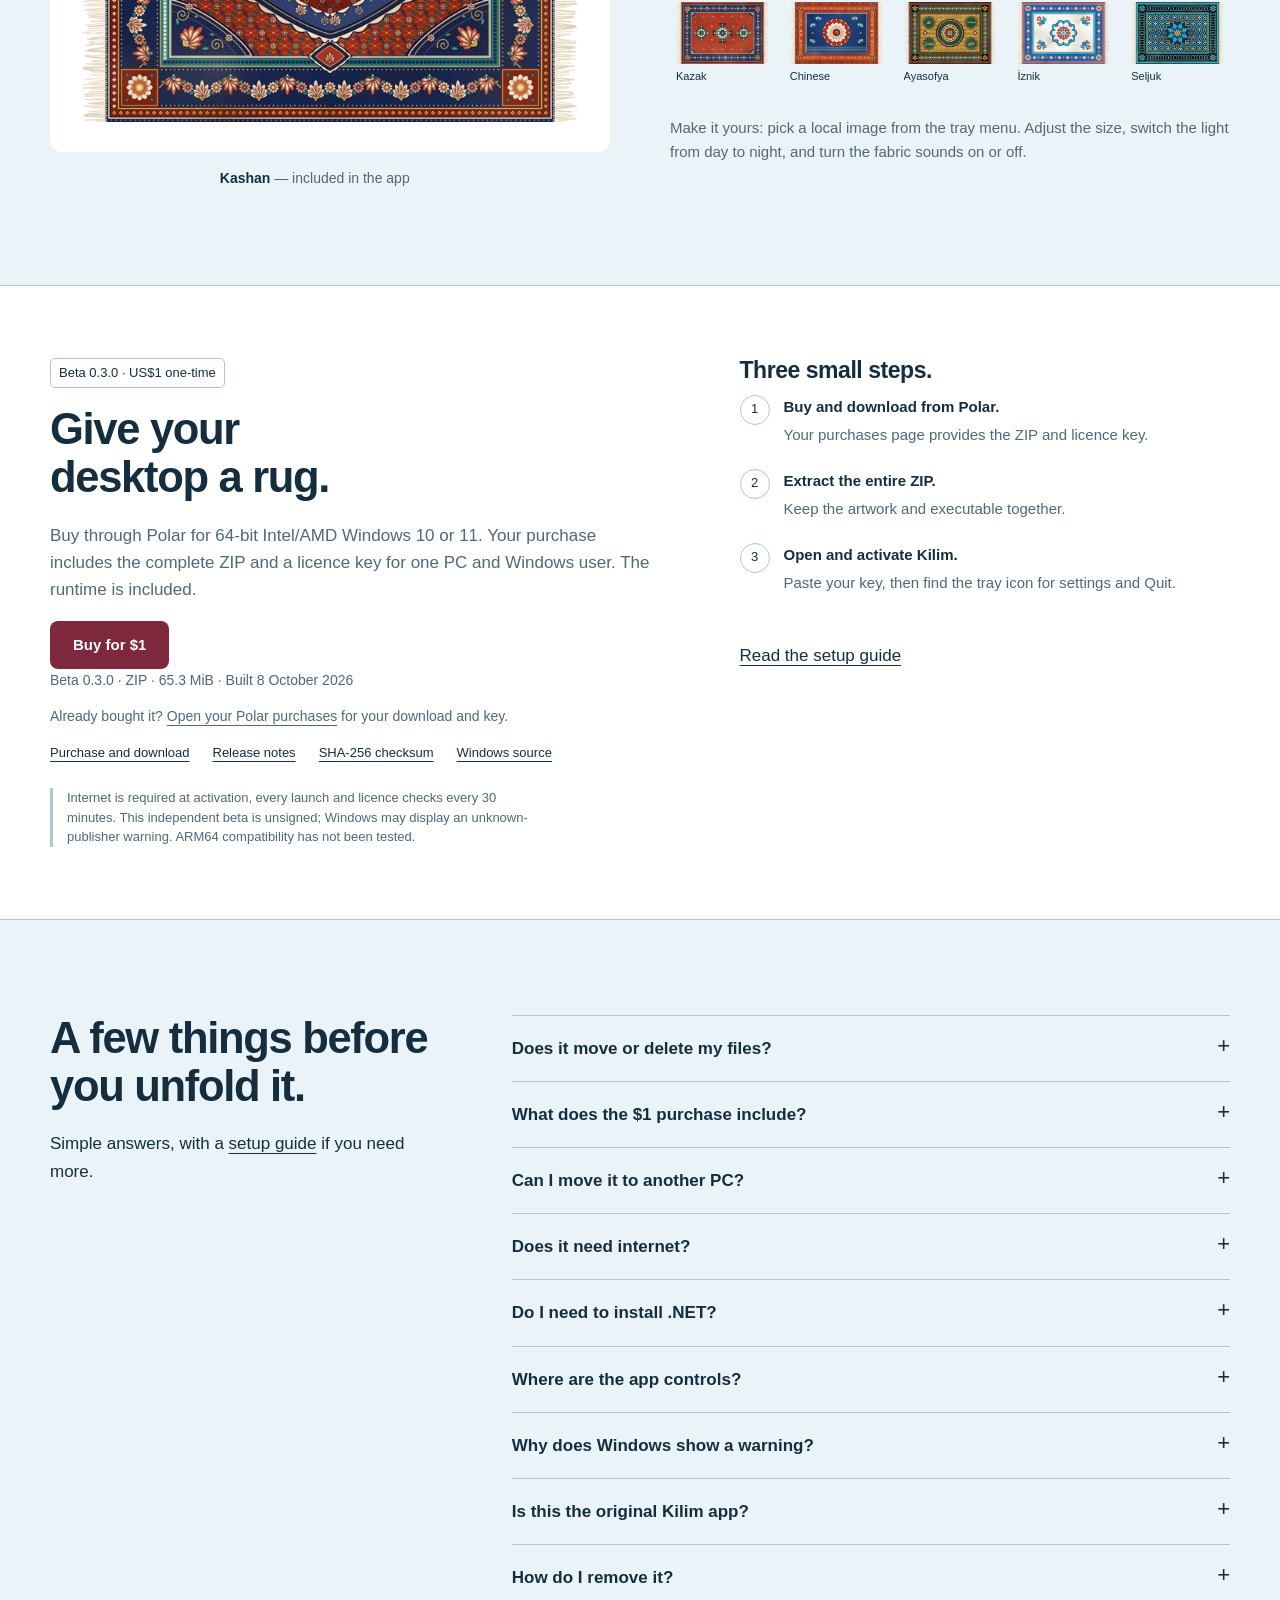
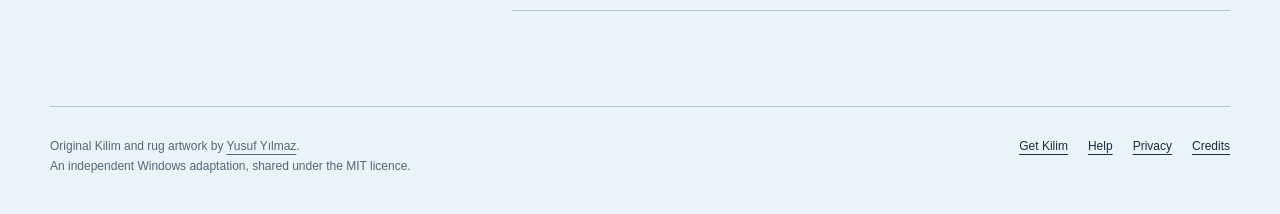
==== commit e9d00390: "Connect Kilim site to Polar checkout for licensed beta" ====
--- a/index.html
+++ b/index.html
@@ -3,23 +3,23 @@
 <head>
   <meta charset="utf-8"><meta name="viewport" content="width=device-width,initial-scale=1">
   <title>Kilim for Windows — a rug for your desktop</title>
-  <meta name="description" content="Drag, fold and roll a rug over your Windows desktop icons. Explore the free portable Windows beta, with 15 rug patterns and custom pictures.">
-  <meta property="og:title" content="Kilim for Windows — a rug for your desktop"><meta property="og:description" content="Sweep your desktop under a movable, foldable rug. Free portable Windows beta."><meta property="og:type" content="website"><meta property="og:image" content="assets/social-preview.png"><meta name="twitter:card" content="summary_large_image">
+  <meta name="description" content="Drag, fold and roll a rug over your Windows desktop icons. US$1 one-time purchase, with 15 patterns, custom pictures and one-PC licence activation.">
+  <meta property="og:title" content="Kilim for Windows — a rug for your desktop"><meta property="og:description" content="Sweep your desktop under a movable, foldable rug. US$1 one-time purchase for one Windows PC."><meta property="og:type" content="website"><meta property="og:image" content="assets/social-preview.png"><meta name="twitter:card" content="summary_large_image">
   <link rel="icon" href="assets/favicon.svg" type="image/svg+xml"><link rel="stylesheet" href="styles.css"><link rel="preload" href="assets/rug-flat.webp" as="image"><script type="module" src="site.js"></script>
 </head>
 <body>
 <a class="skip" href="#main">Skip to content</a>
 <header class="header wrap">
   <a class="brand" href="index.html" aria-label="Kilim for Windows home"><svg viewBox="0 0 40 40" aria-hidden="true"><rect x="6" y="6" width="28" height="28" rx="2" fill="#7D283D"/><path d="M10 10h20v20H10zM20 13l7 7-7 7-7-7z" fill="none" stroke="#EAF3F8" stroke-width="1.5"/><path d="M2 9h4m-4 6h4m-4 6h4m-4 6h4m-4 6h4m28-24h4m-4 6h4m-4 6h4m-4 6h4m-4 6h4" stroke="#7D283D" stroke-width="1.5"/></svg><span>Kilim<small>for Windows</small></span></a>
-  <nav class="nav" aria-label="Main navigation"><a class="patterns-link" href="#patterns">Patterns</a><a href="help.html">Setup</a><a href="download.html">Download</a><button class="button small" type="button" disabled>Download coming soon</button></nav>
+  <nav class="nav" aria-label="Main navigation"><a class="patterns-link" href="#patterns">Patterns</a><a href="help.html">Setup</a><a href="download.html">Get Kilim</a><a class="button small" data-checkout href="https://buy.polar.sh/polar_cl_F4BVskVz9PYQ9hahNEYksDCf6VDmMh7gyivu70FzZcy">Buy for $1</a></nav>
 </header>
 <main id="main">
   <section class="hero wrap" aria-labelledby="hero-title">
     <div class="hero-copy">
       <h1 id="hero-title">Sweep your desktop under the rug.</h1>
       <p>A movable, foldable rug for your Windows desktop. Cover the clutter, then hold Control to reach your files.</p>
-      <button class="button" type="button" disabled>Download coming soon</button>
-      <p class="hero-meta">Free beta 0.1.0 · Windows x64<br>Runtime included. No account or activation key.</p>
+      <a class="button" data-checkout href="https://buy.polar.sh/polar_cl_F4BVskVz9PYQ9hahNEYksDCf6VDmMh7gyivu70FzZcy">Buy for $1</a>
+      <p class="hero-meta">US$1 one-time · Beta 0.3.0 · Windows x64<br>One PC and Windows user. Licence key and internet required.</p>
       <a class="setup-link" href="help.html">See how to set it up</a>
     </div>
     <div class="hero-demo">
@@ -32,7 +32,7 @@
       <div class="demo-controls"><div class="demo-states" role="group" aria-label="Preview rug states"><button data-state="flat" aria-pressed="true">Flat</button><button data-state="fold" aria-pressed="false">Folded</button><button data-state="roll" aria-pressed="false">Rolled</button><button data-state="peek" aria-pressed="false">Peek</button></div><div class="move-controls" role="group" aria-label="Move the preview"><button data-move="-25" aria-label="Move rug left">←</button><button data-move="25" aria-label="Move rug right">→</button></div></div>
       <p class="demo-note" id="demo-status" aria-live="polite">Flat rug. Drag the preview, or use the move buttons.</p>
       <p class="demo-note">Rug states rendered by the Windows app. This preview moves images; cloth physics runs in the desktop app.</p>
-      <noscript><p class="no-js">The preview controls need JavaScript. Downloads and setup work without it.</p></noscript>
+      <noscript><p class="no-js">The preview controls need JavaScript. Checkout links and setup work without it.</p></noscript>
     </div>
   </section>
   <section class="interaction-strip wrap" aria-label="What you can do"><div><h3>Pick up a corner.</h3><p>Drag to move or fold the fabric. The rug settles over bumps where your desktop icons sit.</p></div><div><h3>Roll it out of the way.</h3><p>Double-click to roll the rug into a tube. Double-click again to lay it back down.</p></div><div><h3>Your files are still there.</h3><p>Hold <kbd>Ctrl</kbd> to make the rug translucent and click through to your icons. Files stay in place.</p></div></section>
@@ -58,18 +58,20 @@
     </div><p class="custom-note">Make it yours: pick a local image from the tray menu. Adjust the size, switch the light from day to night, and turn the fabric sounds on or off.</p></div></div>
   </section>
   <section class="download-section" id="download" aria-labelledby="download-title"><div class="download-grid wrap">
-    <div><span class="release-tag">Free beta 0.1.0</span><h2 id="download-title">Give your desktop a rug.</h2><p>The app download is temporarily unavailable. A new link will be added soon. The app remains free for 64-bit Intel/AMD Windows 10 or 11 PCs.</p><button class="button" type="button" disabled>Download coming soon</button><p class="download-info">Beta 0.1.0 · ZIP · 65.3 MiB · Released 7 October 2026</p><div class="download-links"><a href="download.html">Download</a><a href="releases.html">Release notes</a><a href="downloads/Kilim-Windows-0.1.0-beta-win-x64.zip.sha256" download>SHA-256 checksum</a><a href="credits.html">Windows source</a></div><p class="beta-note">This independent Windows beta is unsigned. Windows may display an unknown-publisher warning. ARM64 compatibility has not been tested.</p></div>
-    <div><h3>Three small steps.</h3><ol class="setup-steps"><li><strong>Download the free ZIP.</strong><span>No account, payment or activation key needed.</span></li><li><strong>Extract the entire ZIP.</strong><span>Keep the artwork and executable together.</span></li><li><strong>Open Kilim.Windows.exe.</strong><span>Find the tray icon for patterns, settings and Quit.</span></li></ol><a href="help.html">Read the setup guide</a></div>
+    <div><span class="release-tag">Beta 0.3.0 · US$1 one-time</span><h2 id="download-title">Give your desktop a rug.</h2><p>Buy through Polar for 64-bit Intel/AMD Windows 10 or 11. Your purchase includes the complete ZIP and a licence key for one PC and Windows user. The runtime is included.</p><a class="button" data-checkout href="https://buy.polar.sh/polar_cl_F4BVskVz9PYQ9hahNEYksDCf6VDmMh7gyivu70FzZcy">Buy for $1</a><p class="download-info">Beta 0.3.0 · ZIP · 65.3 MiB · Built 8 October 2026</p><p class="download-info">Already bought it? <a href="https://polar.sh/suko-pro/portal">Open your Polar purchases</a> for your download and key.</p><div class="download-links"><a href="download.html">Purchase and download</a><a href="releases.html">Release notes</a><a href="downloads/Kilim-Windows-0.3.0-beta-win-x64.zip.sha256" download>SHA-256 checksum</a><a href="credits.html">Windows source</a></div><p class="beta-note">Internet is required at activation, every launch and licence checks every 30 minutes. This independent beta is unsigned; Windows may display an unknown-publisher warning. ARM64 compatibility has not been tested.</p></div>
+    <div><h3>Three small steps.</h3><ol class="setup-steps"><li><strong>Buy and download from Polar.</strong><span>Your purchases page provides the ZIP and licence key.</span></li><li><strong>Extract the entire ZIP.</strong><span>Keep the artwork and executable together.</span></li><li><strong>Open and activate Kilim.</strong><span>Paste your key, then find the tray icon for settings and Quit.</span></li></ol><a href="help.html">Read the setup guide</a></div>
   </div></section>
   <section class="section wrap faq-layout" aria-labelledby="faq-title"><div><h2 id="faq-title">A few things before you unfold it.</h2><p>Simple answers, with a <a href="help.html">setup guide</a> if you need more.</p></div><div class="faq">
     <details><summary>Does it move or delete my files?</summary><p>No. The rug covers the desktop icons visually. Your files remain where they are, and holding Control lets you click through.</p></details>
-    <details><summary>Is it really free?</summary><p>Yes. Download the complete Windows app without an account, payment or activation key. The runtime is included.</p></details>
+    <details><summary>What does the $1 purchase include?</summary><p>A one-time US$1 purchase through Polar provides the Windows ZIP and a licence key with one activation. The key has no expiry. The runtime, fifteen rug patterns and custom-picture option are included. Any applicable tax is shown at checkout.</p></details>
+    <details><summary>Can I move it to another PC?</summary><p>Yes. Choose Deactivate this PC in the tray, or manage devices in <a href="https://polar.sh/suko-pro/portal">your Polar purchases</a>, before activating another PC. Each key has one slot, bound to a PC and Windows user.</p></details>
+    <details><summary>Does it need internet?</summary><p>Yes, for activation, every launch and licence checks every 30 minutes. If a check cannot confirm the licence, the rug closes. Reconnect and reopen Kilim to retry. Custom pictures and desktop files stay on your PC.</p></details>
     <details><summary>Do I need to install .NET?</summary><p>No. This download includes the runtime. Extract the whole ZIP and run Kilim.Windows.exe. You do not need administrator access.</p></details>
     <details><summary>Where are the app controls?</summary><p>In the system tray near the clock. The icon may be inside the hidden-icons arrow. Right-click it to change the rug or quit the app.</p></details>
     <details><summary>Why does Windows show a warning?</summary><p>The beta executable has not been code-signed. Windows may identify the publisher as unknown. Check the release information and SHA-256 before deciding whether to run a download.</p></details>
     <details><summary>Is this the original Kilim app?</summary><p>This is an unofficial Windows adaptation. <a href="https://github.com/yusufyilmazfr/kilim" target="_blank" rel="noopener noreferrer">Yusuf Yılmaz's original Kilim</a> is a macOS app; its cloth simulation and rug artwork are reused under the MIT licence.</p></details>
-    <details><summary>How do I remove it?</summary><p>Turn off launch at sign-in if you enabled it, choose Quit from the tray menu, and delete the extracted folder. The setup guide explains how to remove saved preferences too.</p></details>
+    <details><summary>How do I remove it?</summary><p>Deactivate this PC to release the licence slot, turn off launch at sign-in if enabled, quit and delete the extracted folder. The setup guide explains how to remove saved preferences too.</p></details>
   </div></section>
 </main>
-<footer class="footer wrap"><p>Original Kilim and rug artwork by <a href="https://github.com/yusufyilmazfr/kilim" target="_blank" rel="noopener noreferrer">Yusuf Yılmaz</a>.<br>An independent Windows adaptation, shared under the MIT licence.</p><nav aria-label="Footer"><a href="download.html">Download</a><a href="help.html">Help</a><a href="privacy.html">Privacy</a><a href="credits.html">Credits</a></nav></footer>
+<footer class="footer wrap"><p>Original Kilim and rug artwork by <a href="https://github.com/yusufyilmazfr/kilim" target="_blank" rel="noopener noreferrer">Yusuf Yılmaz</a>.<br>An independent Windows adaptation, shared under the MIT licence.</p><nav aria-label="Footer"><a href="download.html">Get Kilim</a><a href="help.html">Help</a><a href="privacy.html">Privacy</a><a href="credits.html">Credits</a></nav></footer>
 </body></html>
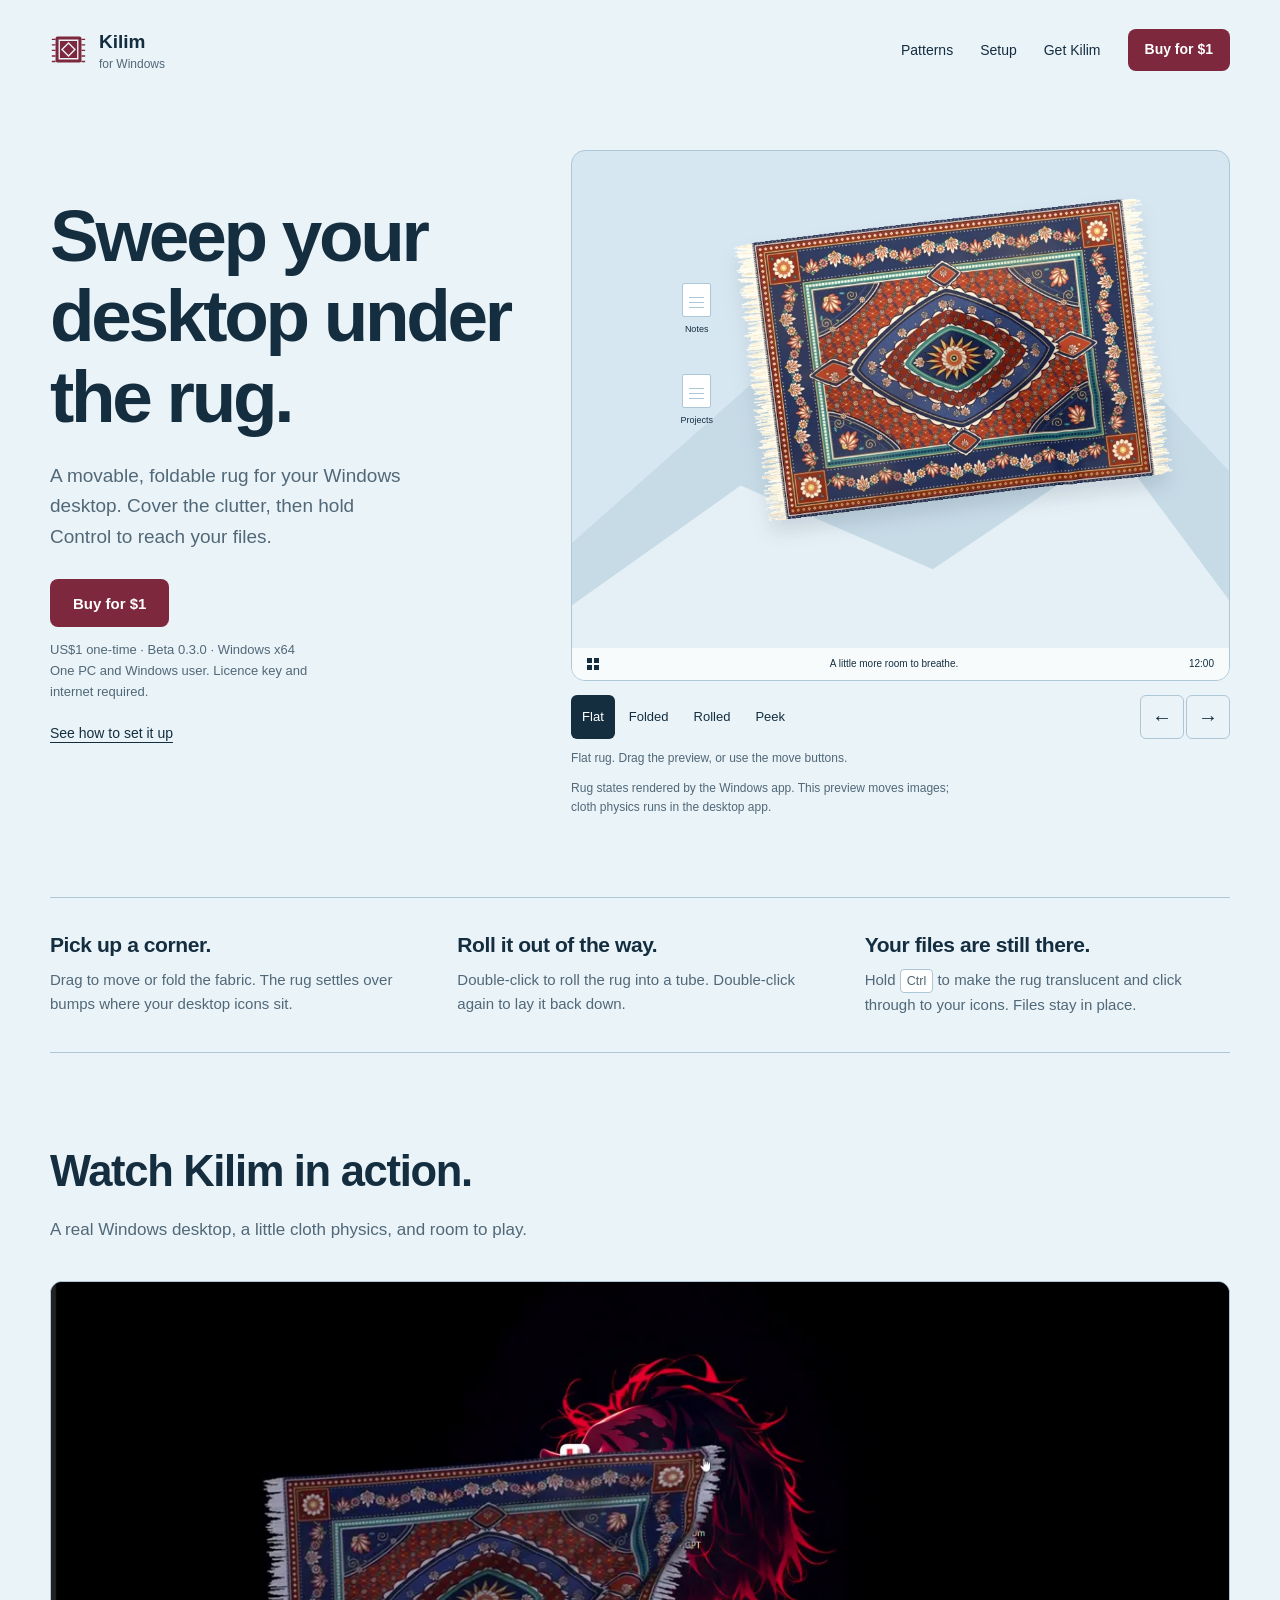
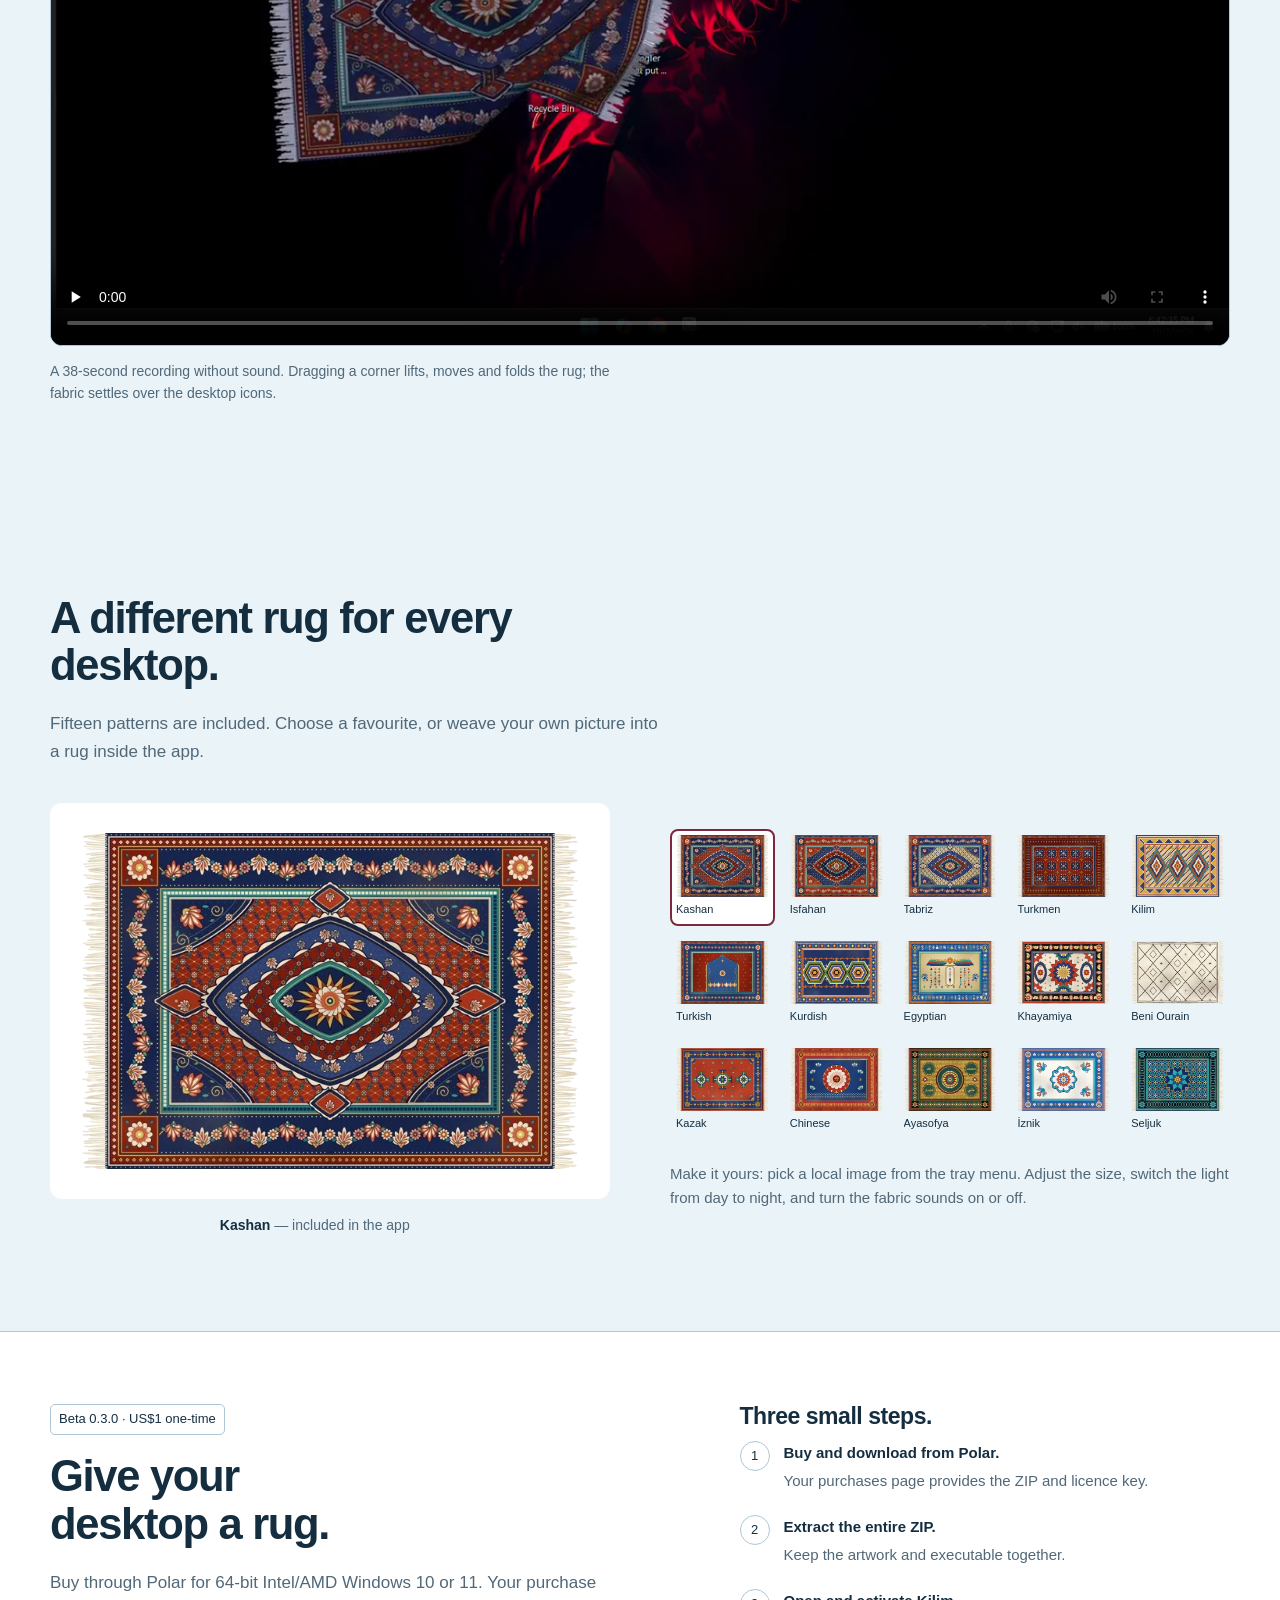
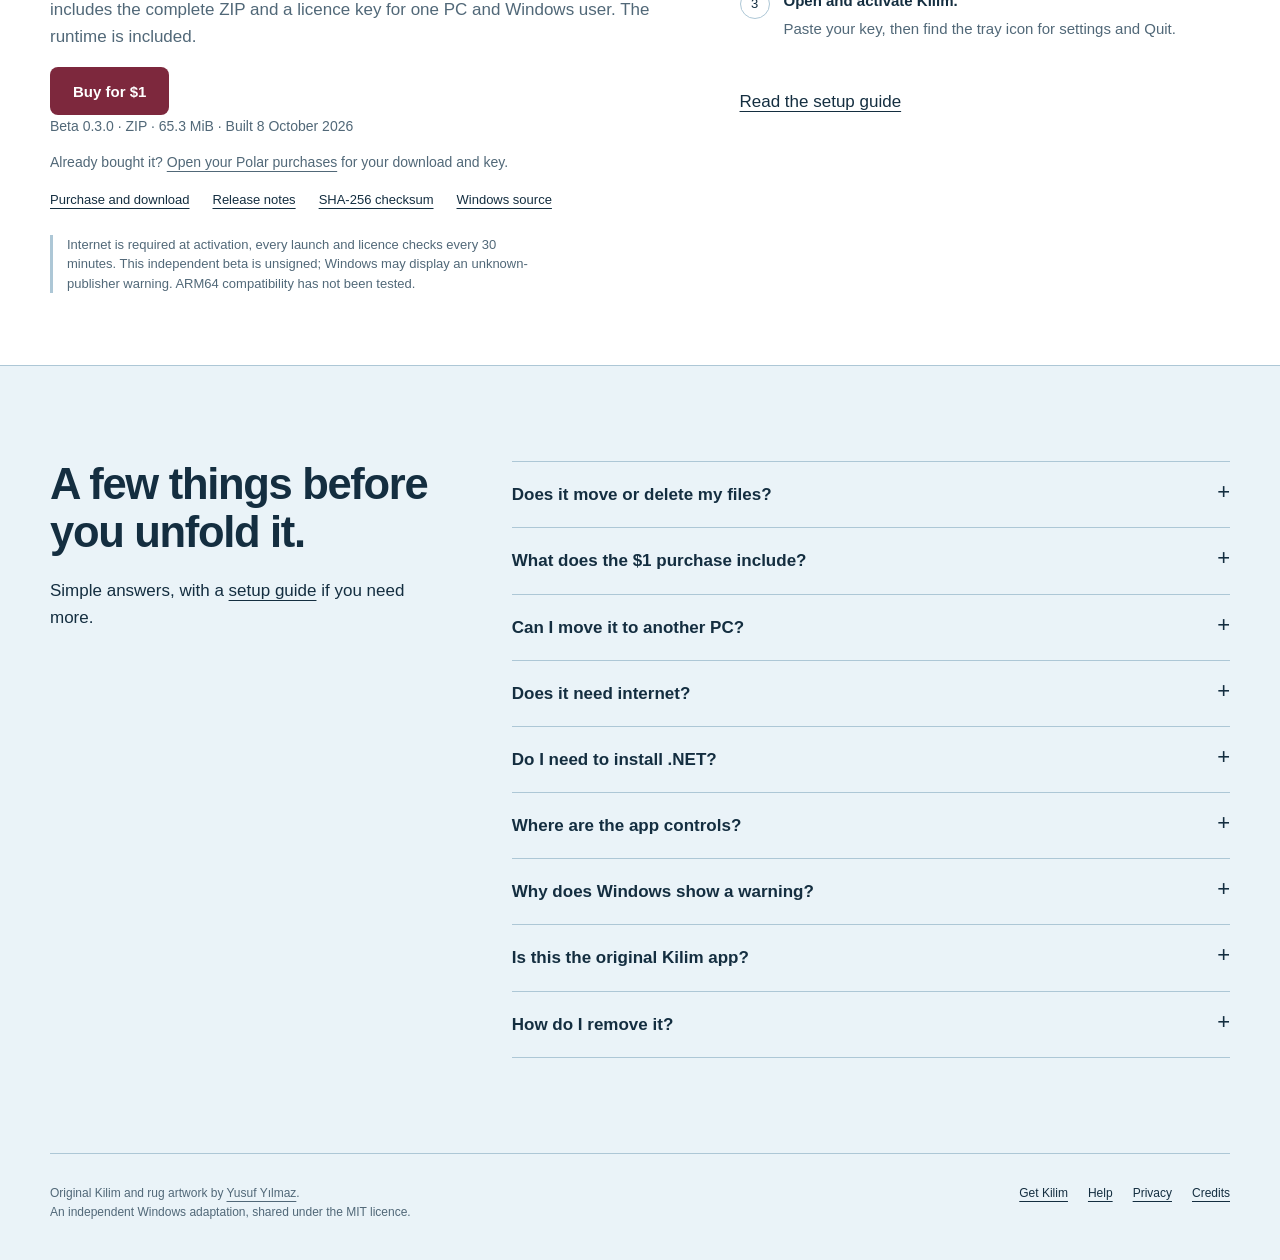
==== commit 04f72d2a: "Add optimized Kilim desktop demo video to homepage" ====
--- a/index.html
+++ b/index.html
@@ -36,6 +36,16 @@
     </div>
   </section>
   <section class="interaction-strip wrap" aria-label="What you can do"><div><h3>Pick up a corner.</h3><p>Drag to move or fold the fabric. The rug settles over bumps where your desktop icons sit.</p></div><div><h3>Roll it out of the way.</h3><p>Double-click to roll the rug into a tube. Double-click again to lay it back down.</p></div><div><h3>Your files are still there.</h3><p>Hold <kbd>Ctrl</kbd> to make the rug translucent and click through to your icons. Files stay in place.</p></div></section>
+  <section class="section wrap" id="watch" aria-labelledby="watch-title">
+    <div class="section-intro"><h2 id="watch-title">Watch Kilim in action.</h2><p>A real Windows desktop, a little cloth physics, and room to play.</p></div>
+    <figure class="demo-film">
+      <video id="desktop-video" controls playsinline preload="none" width="1280" height="720" poster="assets/kilim-demo-poster.webp" aria-label="Kilim for Windows desktop demonstration" aria-describedby="video-description">
+        <source src="assets/kilim-demo.mp4" type="video/mp4">
+        <p><a href="assets/kilim-demo.mp4">Watch the Kilim desktop video</a>.</p>
+      </video>
+      <figcaption id="video-description">A 38-second recording without sound. Dragging a corner lifts, moves and folds the rug; the fabric settles over the desktop icons.</figcaption>
+    </figure>
+  </section>
   <section class="section wrap" id="patterns" aria-labelledby="patterns-title">
     <div class="section-intro"><h2 id="patterns-title">A different rug for every desktop.</h2><p>Fifteen patterns are included. Choose a favourite, or weave your own picture into a rug inside the app.</p></div>
     <div class="patterns"><div><div class="pattern-preview"><img id="selected-pattern" src="assets/theme-kashan.webp" width="640" height="430" alt="Kashan rug pattern included in Kilim for Windows" loading="lazy"></div><p class="pattern-name"><strong id="pattern-title">Kashan</strong> <span>— included in the app</span></p></div>
--- a/styles.css
+++ b/styles.css
@@ -5,3 +5,4 @@
 @media(max-width:720px){body{font-size:16px}.wrap{width:calc(100% - 36px)}.header{padding-block:20px;align-items:flex-start}.brand{font-size:16px;gap:8px}.brand svg{width:32px;height:32px}.nav{justify-content:flex-end;gap:14px;flex-wrap:wrap;max-width:220px;font-size:12px}.nav .button{min-height:38px;padding:7px 12px;font-size:12px}.nav .patterns-link{display:none}.hero{grid-template-columns:1fr;padding-top:25px;padding-bottom:40px;gap:18px}.hero h1{font-size:clamp(44px,10.5vw,65px);max-width:12ch}.hero-copy{padding-bottom:0}.hero-copy p{max-width:42ch}.hero-demo{max-width:600px;width:100%}.desktop{aspect-ratio:1.3}.preview-rug{top:-13%;left:0;width:111%}.desktop-icons{left:18%;top:27%;gap:23px 28px;grid-template-columns:repeat(3,45px)}.interaction-strip{grid-template-columns:1fr;gap:24px;padding-block:28px}.interaction-strip h3{margin-bottom:7px}.patterns{grid-template-columns:1fr;gap:26px}.section{padding-block:55px}.section-intro{margin-bottom:24px}.pattern-preview{min-height:220px;padding:20px}.swatches{gap:5px}.swatch span{font-size:10px}.download-grid,.faq-layout{grid-template-columns:1fr;gap:30px}.download-section{padding-block:48px}.download-grid h2{max-width:15ch}.faq-layout h2{margin-bottom:0}.footer nav{gap:16px;flex-wrap:wrap}.page{margin-top:26px;margin-bottom:60px}.page .lead{font-size:18px;margin-bottom:32px}.prose h2{margin-top:35px}.demo-controls{gap:7px}.demo-states button{padding-inline:10px}.demo-note{font-size:11px}.hero-meta{max-width:44ch!important}}
 @media(prefers-reduced-motion:reduce){html{scroll-behavior:auto}}
 .button:disabled{background:var(--slate);color:var(--paper);cursor:not-allowed}
+.demo-film{margin:0}.demo-film video{display:block;width:100%;height:auto;border:1px solid var(--thread);border-radius:12px;background:var(--ink)}.demo-film figcaption{margin-top:14px;color:var(--slate);font-size:14px;max-width:75ch}
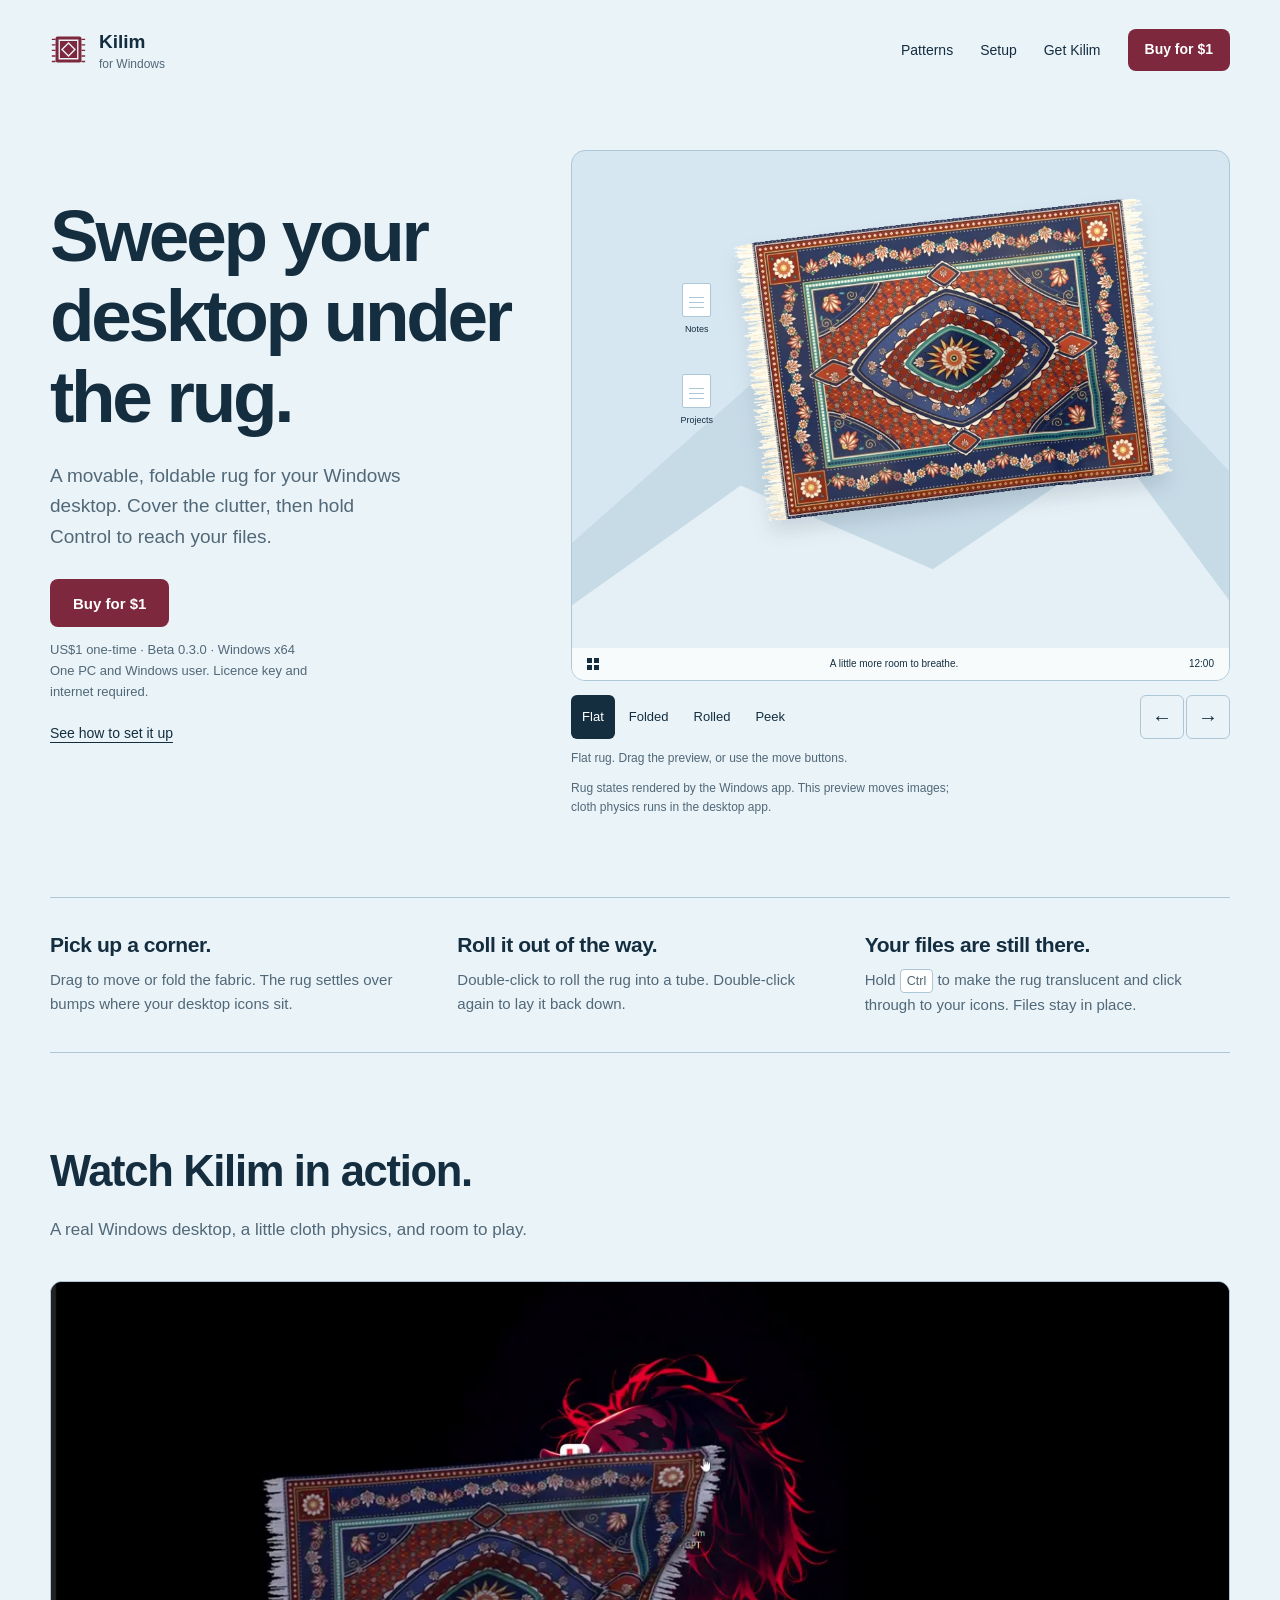
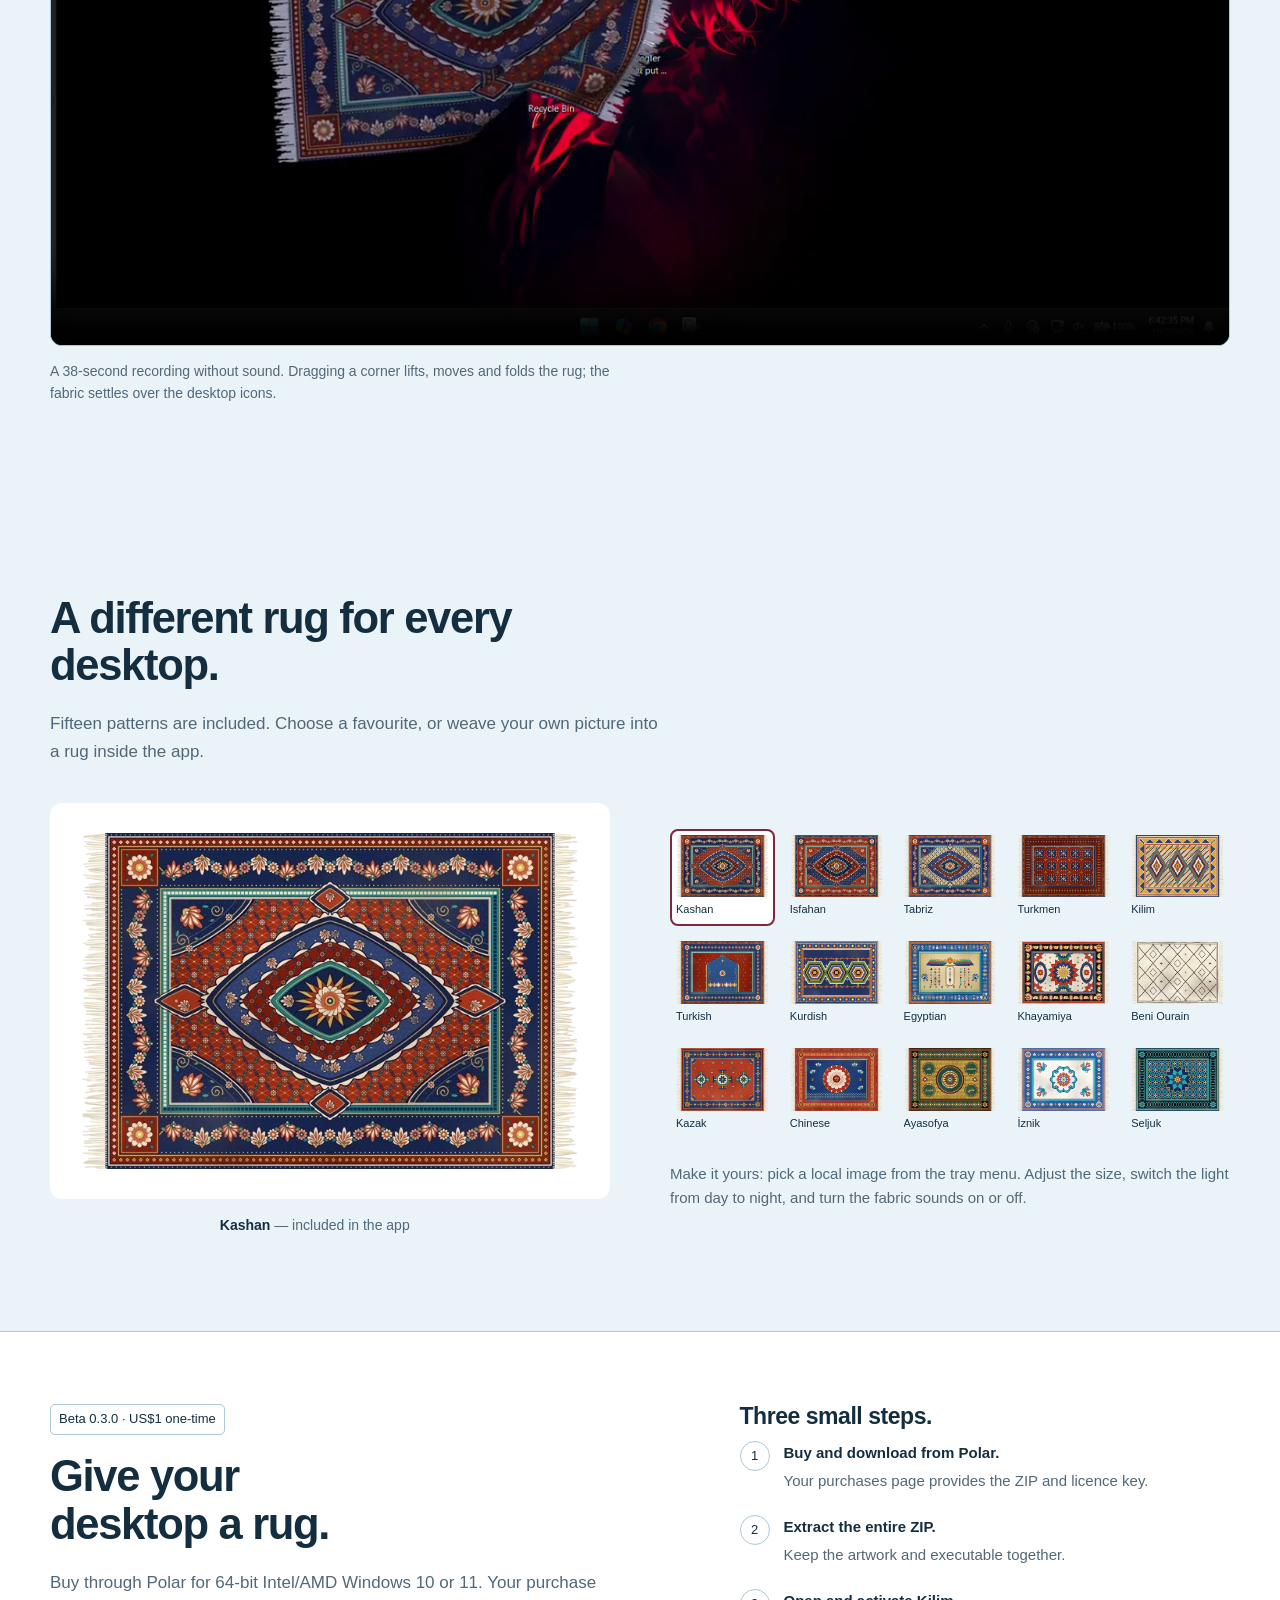
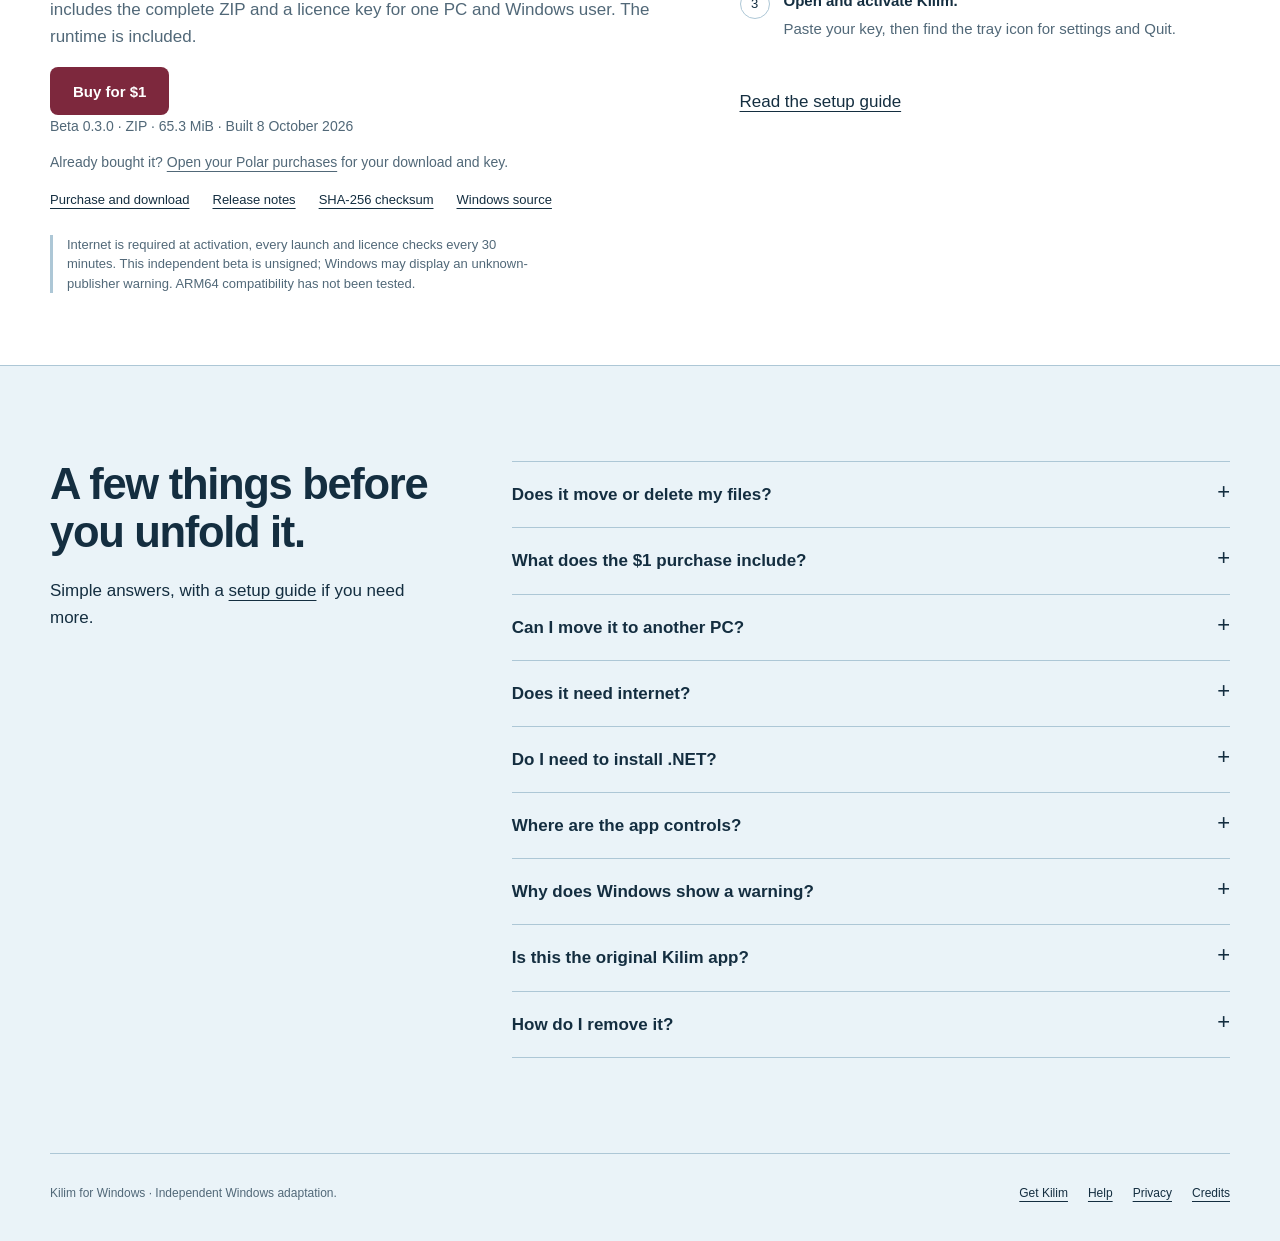
==== commit 21d411b6: "Add Google Analytics and simplify site footer" ====
--- a/index.html
+++ b/index.html
@@ -1,6 +1,16 @@
 <!doctype html>
 <html lang="en">
 <head>
+<!-- Google tag (gtag.js) -->
+<script async src="https://www.googletagmanager.com/gtag/js?id=G-TPDNTJCHD7"></script>
+<script>
+  window.dataLayer = window.dataLayer || [];
+  function gtag(){dataLayer.push(arguments);}
+  gtag('js', new Date());
+
+  gtag('config', 'G-TPDNTJCHD7');
+</script>
+
   <meta charset="utf-8"><meta name="viewport" content="width=device-width,initial-scale=1">
   <title>Kilim for Windows — a rug for your desktop</title>
   <meta name="description" content="Drag, fold and roll a rug over your Windows desktop icons. US$1 one-time purchase, with 15 patterns, custom pictures and one-PC licence activation.">
@@ -83,5 +93,5 @@
     <details><summary>How do I remove it?</summary><p>Deactivate this PC to release the licence slot, turn off launch at sign-in if enabled, quit and delete the extracted folder. The setup guide explains how to remove saved preferences too.</p></details>
   </div></section>
 </main>
-<footer class="footer wrap"><p>Original Kilim and rug artwork by <a href="https://github.com/yusufyilmazfr/kilim" target="_blank" rel="noopener noreferrer">Yusuf Yılmaz</a>.<br>An independent Windows adaptation, shared under the MIT licence.</p><nav aria-label="Footer"><a href="download.html">Get Kilim</a><a href="help.html">Help</a><a href="privacy.html">Privacy</a><a href="credits.html">Credits</a></nav></footer>
+<footer class="footer wrap"><p>Kilim for Windows · Independent Windows adaptation.</p><nav aria-label="Footer"><a href="download.html">Get Kilim</a><a href="help.html">Help</a><a href="privacy.html">Privacy</a><a href="credits.html">Credits</a></nav></footer>
 </body></html>
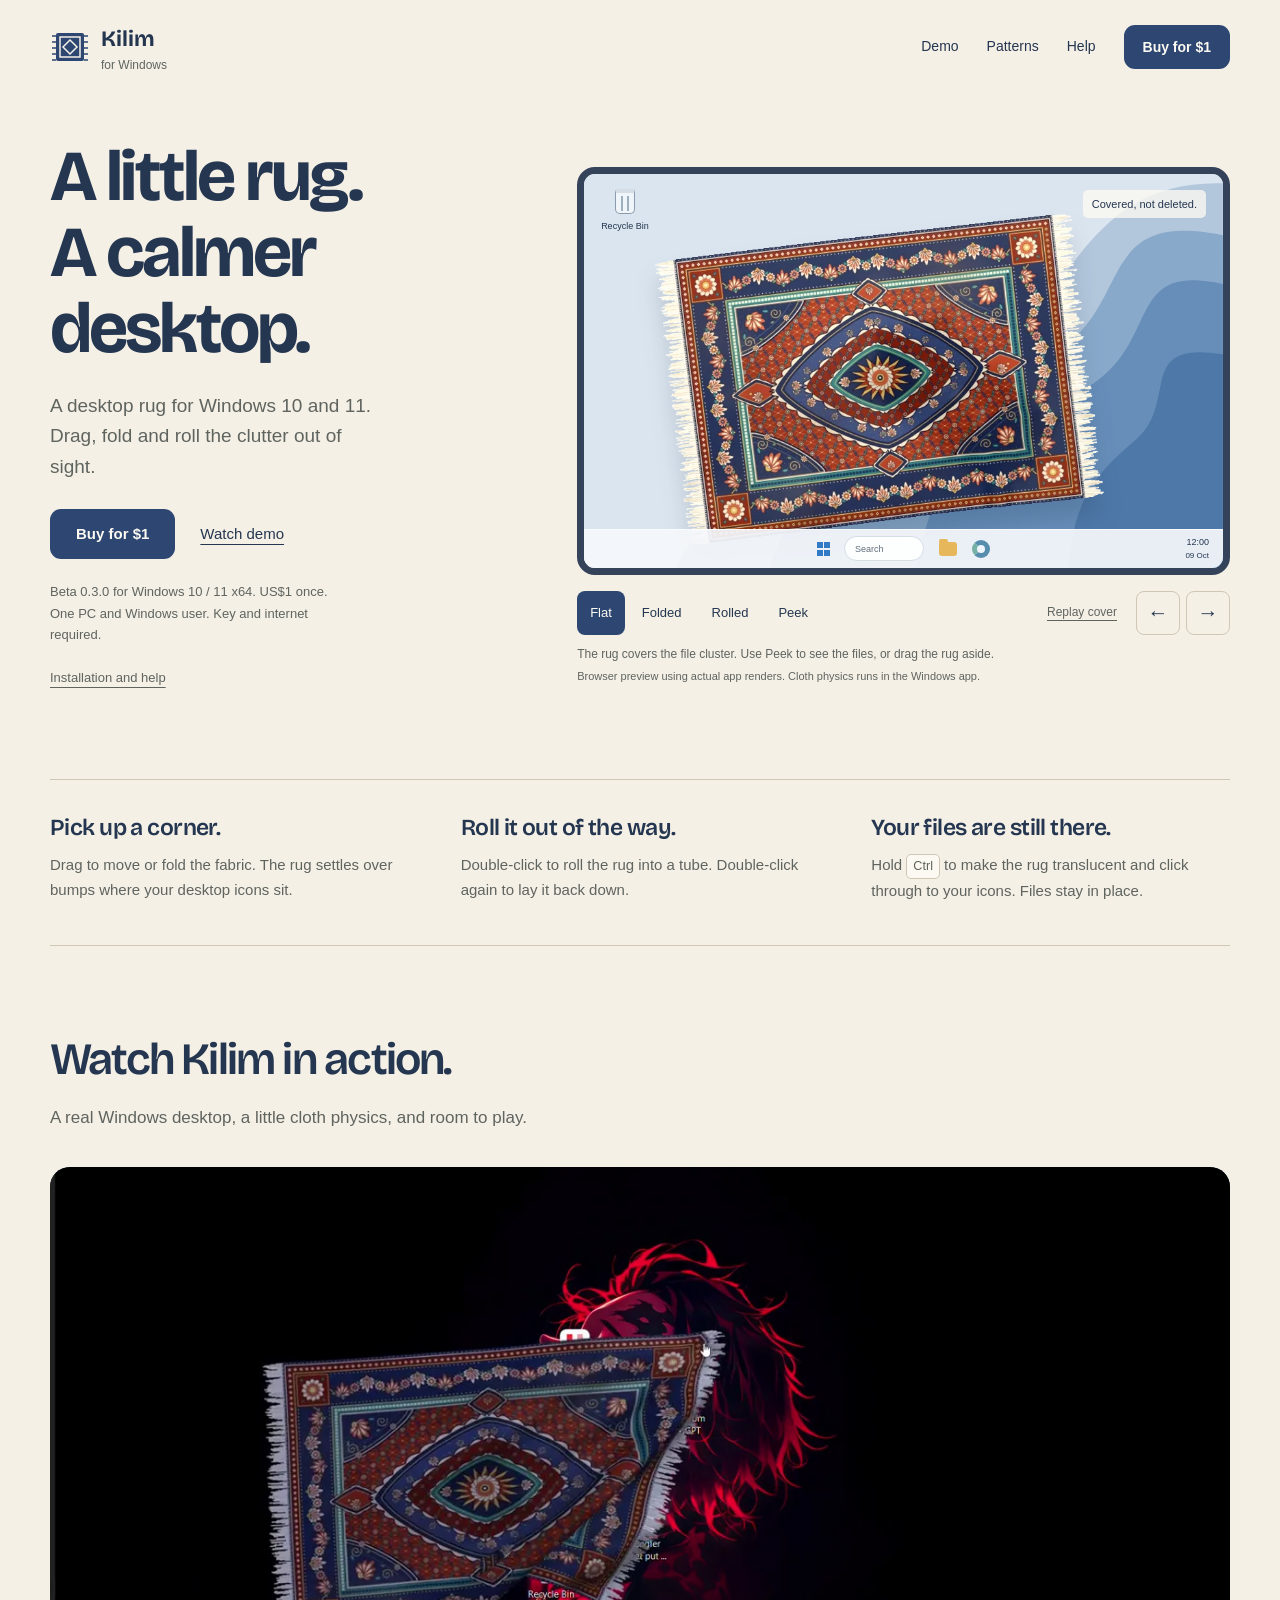
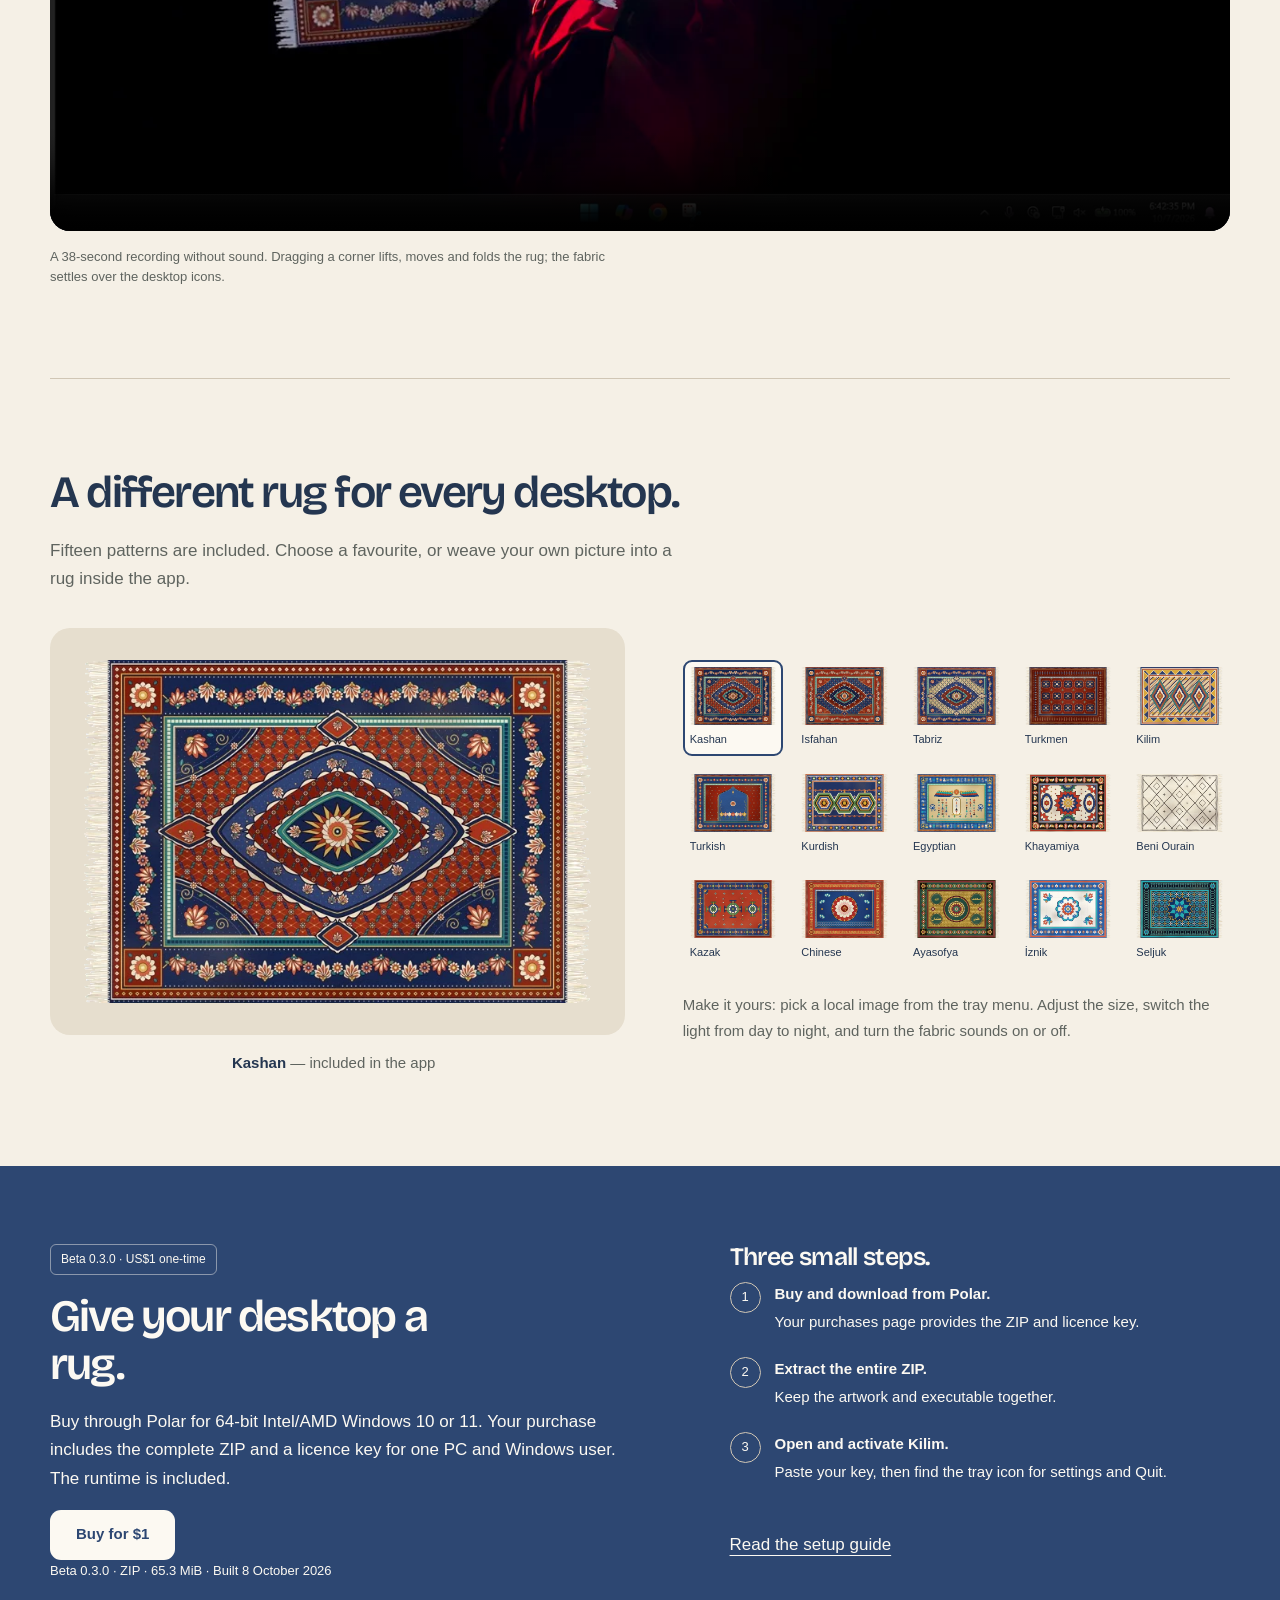
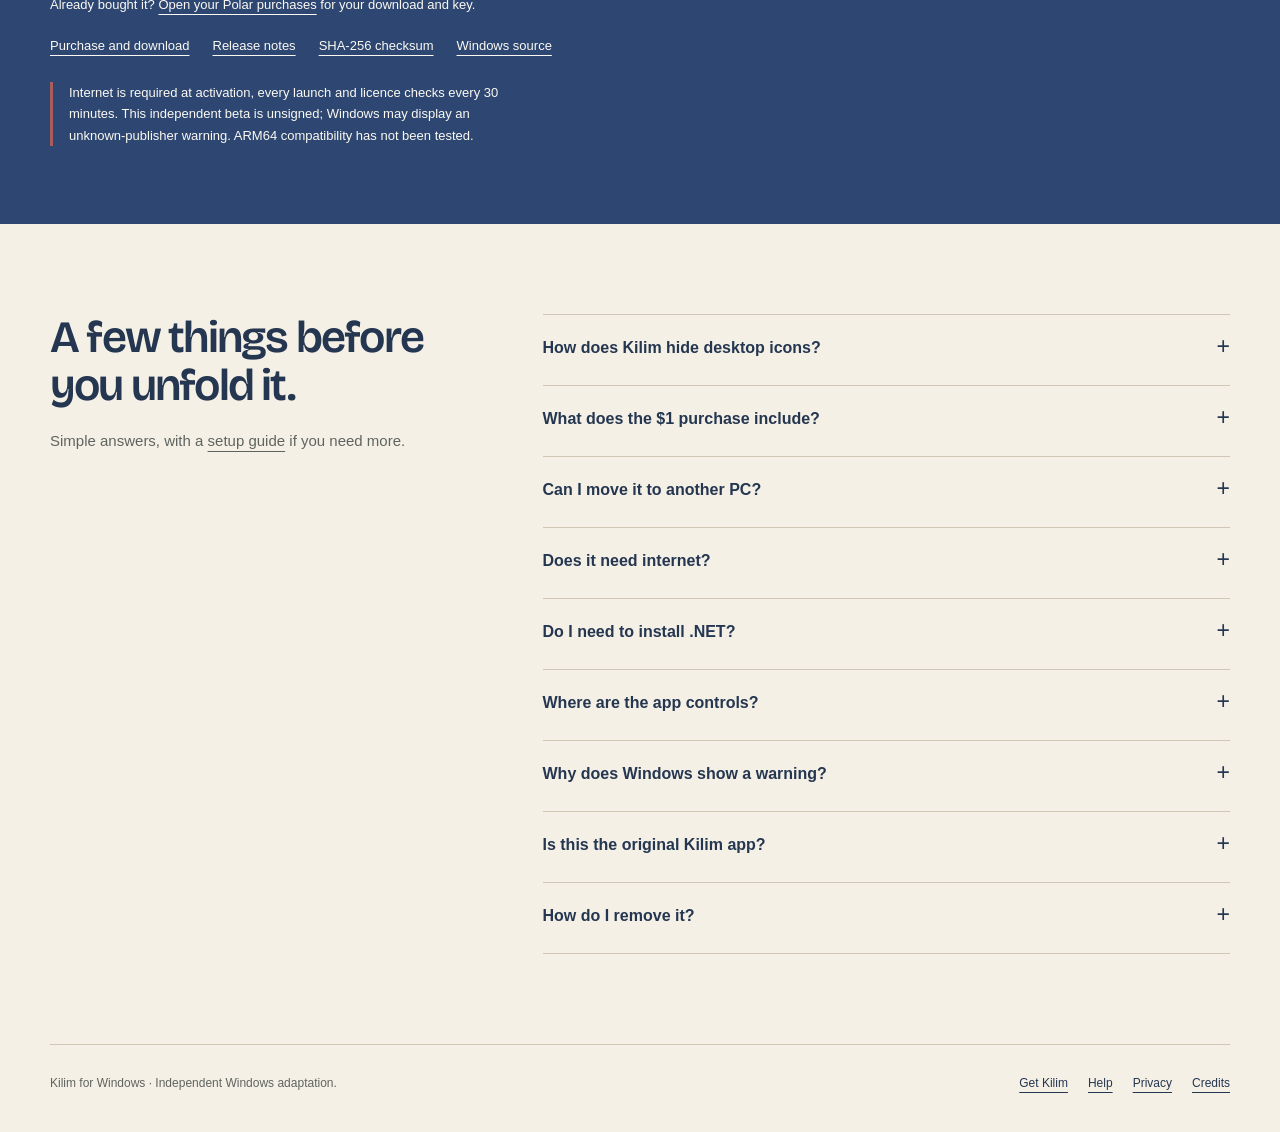
==== commit 7c277d3f: "Redesign Kilim site in linen and indigo and improve SEO" ====
--- a/index.html
+++ b/index.html
@@ -12,36 +12,113 @@
 </script>
 
   <meta charset="utf-8"><meta name="viewport" content="width=device-width,initial-scale=1">
-  <title>Kilim for Windows — a rug for your desktop</title>
-  <meta name="description" content="Drag, fold and roll a rug over your Windows desktop icons. US$1 one-time purchase, with 15 patterns, custom pictures and one-PC licence activation.">
-  <meta property="og:title" content="Kilim for Windows — a rug for your desktop"><meta property="og:description" content="Sweep your desktop under a movable, foldable rug. US$1 one-time purchase for one Windows PC."><meta property="og:type" content="website"><meta property="og:image" content="assets/social-preview.png"><meta name="twitter:card" content="summary_large_image">
-  <link rel="icon" href="assets/favicon.svg" type="image/svg+xml"><link rel="stylesheet" href="styles.css"><link rel="preload" href="assets/rug-flat.webp" as="image"><script type="module" src="site.js"></script>
+  <title>Kilim for Windows | Interactive Desktop Rug App</title>
+  <meta name="description" content="Cover desktop clutter with Kilim, an interactive rug for Windows 10 and 11. Drag, fold and roll it, choose 15 patterns, and buy for US$1 once.">
+
+  <link rel="icon" href="assets/favicon.svg" type="image/svg+xml"><link rel="stylesheet" href="styles.css"><link rel="preload" href="assets/bricolage-grotesque-latin.woff2" as="font" type="font/woff2" crossorigin><link rel="preload" href="assets/rug-flat.webp" as="image"><script type="module" src="site.js"></script>
+
+<link rel="canonical" href="https://kilimwindow.online/">
+<meta name="robots" content="index,follow,max-image-preview:large">
+<meta property="og:site_name" content="Kilim for Windows">
+<meta property="og:type" content="website">
+<meta property="og:title" content="Kilim for Windows | Interactive Desktop Rug App">
+<meta property="og:description" content="Cover desktop clutter with Kilim, an interactive rug for Windows 10 and 11. Drag, fold and roll it, choose 15 patterns, and buy for US$1 once.">
+<meta property="og:url" content="https://kilimwindow.online/">
+<meta property="og:image" content="https://kilimwindow.online/assets/social-preview.png">
+<meta property="og:image:type" content="image/png">
+<meta property="og:image:width" content="1200">
+<meta property="og:image:height" content="630">
+<meta property="og:image:alt" content="Kilim for Windows desktop rug app, available for US$1 once">
+<meta name="twitter:card" content="summary_large_image">
+<meta name="twitter:title" content="Kilim for Windows | Interactive Desktop Rug App">
+<meta name="twitter:description" content="Cover desktop clutter with Kilim, an interactive rug for Windows 10 and 11. Drag, fold and roll it, choose 15 patterns, and buy for US$1 once.">
+<meta name="twitter:image" content="https://kilimwindow.online/assets/social-preview.png">
+<meta name="twitter:image:alt" content="Kilim for Windows desktop rug app, available for US$1 once">
+<script type="application/ld+json">
+{
+  "@graph": [
+    {
+      "inLanguage": "en",
+      "name": "Kilim for Windows",
+      "@type": "WebSite",
+      "url": "https://kilimwindow.online/",
+      "@id": "https://kilimwindow.online/#website"
+    },
+    {
+      "softwareVersion": "0.3.0-beta",
+      "offers": {
+        "price": "1.00",
+        "@type": "Offer",
+        "priceCurrency": "USD",
+        "url": "https://buy.polar.sh/polar_cl_F4BVskVz9PYQ9hahNEYksDCf6VDmMh7gyivu70FzZcy"
+      },
+      "description": "An interactive desktop rug for Windows 10 and 11. Cover desktop icons visually, drag and fold the cloth, roll it away, and choose fifteen patterns or a custom picture.",
+      "@id": "https://kilimwindow.online/#app",
+      "image": "https://kilimwindow.online/assets/social-preview.png",
+      "applicationCategory": "UtilitiesApplication",
+      "screenshot": "https://kilimwindow.online/assets/rug-flat.webp",
+      "softwareRequirements": "64-bit Intel/AMD Windows PC, internet access and one-PC Polar licence activation.",
+      "@type": "SoftwareApplication",
+      "url": "https://kilimwindow.online/",
+      "operatingSystem": "Windows 10, Windows 11",
+      "name": "Kilim for Windows"
+    },
+    {
+      "inLanguage": "en",
+      "isPartOf": {
+        "@id": "https://kilimwindow.online/#website"
+      },
+      "name": "Kilim for Windows | Interactive Desktop Rug App",
+      "@type": "WebPage",
+      "description": "Cover desktop clutter with Kilim, an interactive rug for Windows 10 and 11. Drag, fold and roll it, choose 15 patterns, and buy for US$1 once.",
+      "mainEntity": {
+        "@id": "https://kilimwindow.online/#app"
+      },
+      "url": "https://kilimwindow.online/",
+      "@id": "https://kilimwindow.online/#webpage"
+    }
+  ],
+  "@context": "https://schema.org"
+}
+</script>
 </head>
 <body>
 <a class="skip" href="#main">Skip to content</a>
 <header class="header wrap">
-  <a class="brand" href="index.html" aria-label="Kilim for Windows home"><svg viewBox="0 0 40 40" aria-hidden="true"><rect x="6" y="6" width="28" height="28" rx="2" fill="#7D283D"/><path d="M10 10h20v20H10zM20 13l7 7-7 7-7-7z" fill="none" stroke="#EAF3F8" stroke-width="1.5"/><path d="M2 9h4m-4 6h4m-4 6h4m-4 6h4m-4 6h4m28-24h4m-4 6h4m-4 6h4m-4 6h4m-4 6h4" stroke="#7D283D" stroke-width="1.5"/></svg><span>Kilim<small>for Windows</small></span></a>
-  <nav class="nav" aria-label="Main navigation"><a class="patterns-link" href="#patterns">Patterns</a><a href="help.html">Setup</a><a href="download.html">Get Kilim</a><a class="button small" data-checkout href="https://buy.polar.sh/polar_cl_F4BVskVz9PYQ9hahNEYksDCf6VDmMh7gyivu70FzZcy">Buy for $1</a></nav>
+  <a class="brand" href="./" aria-label="Kilim for Windows home"><img src="assets/favicon.svg" width="40" height="40" alt=""><span>Kilim<small>for Windows</small></span></a>
+  <nav class="nav" aria-label="Main navigation"><a href="#watch">Demo</a><a class="patterns-link" href="#patterns">Patterns</a><a href="help.html">Help</a><a class="button small" data-checkout href="https://buy.polar.sh/polar_cl_F4BVskVz9PYQ9hahNEYksDCf6VDmMh7gyivu70FzZcy">Buy for $1</a></nav>
 </header>
 <main id="main">
   <section class="hero wrap" aria-labelledby="hero-title">
     <div class="hero-copy">
-      <h1 id="hero-title">Sweep your desktop under the rug.</h1>
-      <p>A movable, foldable rug for your Windows desktop. Cover the clutter, then hold Control to reach your files.</p>
-      <a class="button" data-checkout href="https://buy.polar.sh/polar_cl_F4BVskVz9PYQ9hahNEYksDCf6VDmMh7gyivu70FzZcy">Buy for $1</a>
-      <p class="hero-meta">US$1 one-time · Beta 0.3.0 · Windows x64<br>One PC and Windows user. Licence key and internet required.</p>
-      <a class="setup-link" href="help.html">See how to set it up</a>
+      <h1 id="hero-title">A little rug.<br>A calmer desktop.</h1>
+      <p>A desktop rug for Windows 10 and 11. Drag, fold and roll the clutter out of sight.</p>
+      <div class="hero-actions"><a class="button" data-checkout href="https://buy.polar.sh/polar_cl_F4BVskVz9PYQ9hahNEYksDCf6VDmMh7gyivu70FzZcy">Buy for $1</a><a class="watch-link" href="#watch">Watch demo</a></div>
+      <p class="hero-meta">Beta 0.3.0 for Windows 10 / 11 x64. US$1 once.<br>One PC and Windows user. Key and internet required.</p>
+      <a class="setup-link" href="help.html">Installation and help</a>
     </div>
     <div class="hero-demo">
-      <div class="desktop" aria-label="Illustrated Windows desktop with a rendered rug preview">
-        <svg class="desktop-scenery" viewBox="0 0 650 500" preserveAspectRatio="none" aria-hidden="true"><path d="M0 370 180 218 315 329 477 125 650 302v198H0z" fill="#ADC7D6"/><path d="m0 429 167-113 190 79 180-116 113 145v76H0z" fill="#FFFFFF"/></svg>
-        <div class="desktop-icons" aria-hidden="true"><span class="desktop-file"><i class="file-icon"></i>Notes</span><span class="desktop-file"><i class="file-icon"></i>Ideas</span><span class="desktop-file"><i class="file-icon"></i>Pictures</span><span class="desktop-file"><i class="file-icon"></i>Projects</span><span class="desktop-file"><i class="file-icon"></i>Drafts</span><span class="desktop-file"><i class="file-icon"></i>Later</span></div>
+      <div class="desktop" aria-label="Windows desktop preview with nine clustered sample files beneath a movable rug">
+        <svg class="desktop-wallpaper" viewBox="0 0 800 500" preserveAspectRatio="xMidYMid slice" aria-hidden="true"><rect width="800" height="500" fill="#dbe5ef"/><path d="M800 15C590 10 614 230 410 281S189 367 112 500H800Z" fill="#b2c6dc"/><path d="M800 80C611 42 714 211 521 254S282 361 231 500H800Z" fill="#88a9ca"/><path d="M800 141C663 111 735 234 600 285S440 382 415 500H800Z" fill="#668eb9"/><path d="M800 229C688 211 747 289 690 337S615 414 605 500H800Z" fill="#4e78a8"/></svg>
+        <span class="desktop-system-icon" aria-hidden="true"><i class="bin-icon"></i>Recycle Bin</span>
+        <p class="desktop-caption" data-desktop-caption aria-hidden="true">Covered, not deleted.</p>
+        <div class="desktop-icons" aria-hidden="true">
+          <span class="desktop-file"><i class="file-icon document" data-mark="TXT"></i><span>notes.txt</span></span>
+          <span class="desktop-file"><i class="file-icon folder"></i><span>New folder</span></span>
+          <span class="desktop-file"><i class="file-icon pdf" data-mark="PDF"></i><span>invoice.pdf</span></span>
+          <span class="desktop-file"><i class="file-icon picture" data-mark="PNG"></i><span>design.png</span></span>
+          <span class="desktop-file"><i class="file-icon document" data-mark="DOC"></i><span>report-final</span></span>
+          <span class="desktop-file"><i class="file-icon sheet" data-mark="XLS"></i><span>budget.xlsx</span></span>
+          <span class="desktop-file"><i class="file-icon folder"></i><span>To sort</span></span>
+          <span class="desktop-file"><i class="file-icon pdf" data-mark="PDF"></i><span>draft-v2.pdf</span></span>
+          <span class="desktop-file"><i class="file-icon picture" data-mark="JPG"></i><span>screenshot</span></span>
+        </div>
         <img id="preview-rug" class="preview-rug" src="assets/rug-flat.webp" width="1100" height="760" alt="A Kashan carpet rendered by Kilim for Windows" tabindex="0" aria-describedby="demo-status" draggable="false">
-        <div class="desktop-bar" aria-hidden="true"><span class="windows-mark"><i></i><i></i><i></i><i></i></span><span>A little more room to breathe.</span><span>12:00</span></div>
+        <div class="desktop-bar" aria-hidden="true"><span class="taskbar-apps"><span class="windows-mark"><i></i><i></i><i></i><i></i></span><span class="taskbar-search">Search</span><span class="taskbar-folder"></span><span class="taskbar-browser"></span></span><span class="taskbar-clock">12:00<br><span>09 Oct</span></span></div>
       </div>
-      <div class="demo-controls"><div class="demo-states" role="group" aria-label="Preview rug states"><button data-state="flat" aria-pressed="true">Flat</button><button data-state="fold" aria-pressed="false">Folded</button><button data-state="roll" aria-pressed="false">Rolled</button><button data-state="peek" aria-pressed="false">Peek</button></div><div class="move-controls" role="group" aria-label="Move the preview"><button data-move="-25" aria-label="Move rug left">←</button><button data-move="25" aria-label="Move rug right">→</button></div></div>
-      <p class="demo-note" id="demo-status" aria-live="polite">Flat rug. Drag the preview, or use the move buttons.</p>
-      <p class="demo-note">Rug states rendered by the Windows app. This preview moves images; cloth physics runs in the desktop app.</p>
+      <div class="demo-controls"><div class="demo-states" role="group" aria-label="Preview rug states"><button data-state="flat" aria-pressed="true">Flat</button><button data-state="fold" aria-pressed="false">Folded</button><button data-state="roll" aria-pressed="false">Rolled</button><button data-state="peek" aria-pressed="false">Peek</button></div><div class="preview-actions"><button class="replay-cover" type="button" data-replay aria-label="Replay covering the files">Replay cover</button><div class="move-controls" role="group" aria-label="Move the preview"><button data-move="-25" aria-label="Move rug left">←</button><button data-move="25" aria-label="Move rug right">→</button></div></div></div>
+      <p class="demo-note" id="demo-status" aria-live="polite">The rug covers the file cluster. Use Peek to see the files, or drag the rug aside.</p>
+      <p class="demo-note preview-note">Browser preview using actual app renders. Cloth physics runs in the Windows app.</p>
       <noscript><p class="no-js">The preview controls need JavaScript. Checkout links and setup work without it.</p></noscript>
     </div>
   </section>
@@ -82,7 +159,7 @@
     <div><h3>Three small steps.</h3><ol class="setup-steps"><li><strong>Buy and download from Polar.</strong><span>Your purchases page provides the ZIP and licence key.</span></li><li><strong>Extract the entire ZIP.</strong><span>Keep the artwork and executable together.</span></li><li><strong>Open and activate Kilim.</strong><span>Paste your key, then find the tray icon for settings and Quit.</span></li></ol><a href="help.html">Read the setup guide</a></div>
   </div></section>
   <section class="section wrap faq-layout" aria-labelledby="faq-title"><div><h2 id="faq-title">A few things before you unfold it.</h2><p>Simple answers, with a <a href="help.html">setup guide</a> if you need more.</p></div><div class="faq">
-    <details><summary>Does it move or delete my files?</summary><p>No. The rug covers the desktop icons visually. Your files remain where they are, and holding Control lets you click through.</p></details>
+    <details><summary>How does Kilim hide desktop icons?</summary><p>Kilim places a movable rug over your Windows desktop icons. It covers them visually without moving, sorting or deleting your files. Hold Control to peek through the rug and reach an icon, or roll the rug away.</p></details>
     <details><summary>What does the $1 purchase include?</summary><p>A one-time US$1 purchase through Polar provides the Windows ZIP and a licence key with one activation. The key has no expiry. The runtime, fifteen rug patterns and custom-picture option are included. Any applicable tax is shown at checkout.</p></details>
     <details><summary>Can I move it to another PC?</summary><p>Yes. Choose Deactivate this PC in the tray, or manage devices in <a href="https://polar.sh/suko-pro/portal">your Polar purchases</a>, before activating another PC. Each key has one slot, bound to a PC and Windows user.</p></details>
     <details><summary>Does it need internet?</summary><p>Yes, for activation, every launch and licence checks every 30 minutes. If a check cannot confirm the licence, the rug closes. Reconnect and reopen Kilim to retry. Custom pictures and desktop files stay on your PC.</p></details>
--- a/styles.css
+++ b/styles.css
@@ -1,8 +1,69 @@
-:root{--mist:#eaf3f8;--ink:#142e40;--red:#7d283d;--paper:#fff;--thread:#adc7d6;--slate:#516878;--desktop:#d7e7f1;--focus:#245b7a}
-*{box-sizing:border-box}html{scroll-behavior:smooth;scroll-padding-top:28px}body{margin:0;background:var(--mist);color:var(--ink);font-family:"Segoe UI",Arial,sans-serif;font-size:17px;line-height:1.6}button,input{font:inherit}a{color:inherit;text-underline-offset:4px}button,a{-webkit-tap-highlight-color:transparent}button{cursor:pointer}button:focus-visible,a:focus-visible,summary:focus-visible,[tabindex]:focus-visible{outline:3px solid var(--focus);outline-offset:5px}img{max-width:100%;display:block}h1,h2,h3,p{margin-top:0}h1,h2,h3{font-family:"Trebuchet MS","Segoe UI",sans-serif;line-height:1.1}h1{font-size:clamp(42px,5.7vw,76px);letter-spacing:-.045em;font-weight:700;margin-bottom:24px}h2{font-size:clamp(30px,3.4vw,44px);letter-spacing:-.03em;margin-bottom:20px}h3{font-size:23px;letter-spacing:-.02em;margin-bottom:12px}p{max-width:68ch}button{color:var(--ink)}.wrap{width:min(1180px,calc(100% - 64px));margin-inline:auto}.skip{position:absolute;top:-80px;left:16px;background:var(--paper);padding:12px;z-index:5}.skip:focus{top:12px}.header{padding-block:27px;display:flex;justify-content:space-between;align-items:center;gap:20px}.brand{display:inline-flex;align-items:center;gap:12px;text-decoration:none;font-size:19px;font-weight:650;white-space:nowrap}.brand svg{width:37px;height:37px}.brand small{display:block;font-size:12px;color:var(--slate);font-weight:500;line-height:1.3}.nav{display:flex;align-items:center;gap:27px;font-size:14px}.nav a{text-decoration:none}.nav a:hover{text-decoration:underline}.button{display:inline-flex;align-items:center;justify-content:center;gap:10px;border:1px solid transparent;min-height:48px;padding:11px 22px;background:var(--red);color:var(--paper);text-decoration:none;font-size:15px;font-weight:650;border-radius:8px;line-height:1.4}.button:hover{background:#682034}.button.secondary{background:transparent;color:var(--ink);border-color:var(--thread)}.button.secondary:hover{background:var(--paper)}.button.small{min-height:42px;padding:9px 16px;font-size:14px}.hero{display:grid;grid-template-columns:.84fr 1.16fr;align-items:center;gap:44px;padding-top:50px;padding-bottom:80px}.hero-copy{padding-bottom:24px}.hero-copy p{color:var(--slate);max-width:35ch;font-size:19px;line-height:1.6;margin-bottom:27px}.hero-meta{font-size:13px!important;margin:13px 0 17px!important;max-width:40ch!important}.hero-copy .setup-link{font-size:14px}.hero-demo{min-width:0}.desktop{position:relative;aspect-ratio:1.24;background:var(--desktop);border:1px solid var(--thread);border-radius:14px;overflow:hidden;isolation:isolate}.desktop-scenery{position:absolute;inset:0;width:100%;height:100%;opacity:.36;pointer-events:none}.desktop-icons{position:absolute;left:15%;top:25%;display:grid;grid-template-columns:repeat(3,52px);gap:37px 41px;font-size:9px;text-align:center;z-index:1}.desktop-file{display:flex;align-items:center;flex-direction:column;gap:5px;color:var(--ink)}.file-icon{display:block;width:29px;height:34px;background:var(--paper);border:1px solid var(--thread);border-radius:2px;position:relative}.file-icon:after{content:"";position:absolute;left:6px;top:13px;width:15px;height:1px;background:var(--thread);box-shadow:0 5px 0 var(--thread),0 10px 0 var(--thread)}.preview-rug{position:absolute;width:112%;max-width:none;height:auto;left:-2%;top:-10%;z-index:2;touch-action:none;cursor:grab;user-select:none;-webkit-user-drag:none;transform:translate(var(--rug-x,0px),var(--rug-y,0px));filter:drop-shadow(0 12px 9px rgba(20,46,64,.13))}.preview-rug:active{cursor:grabbing}.preview-rug.peeking{opacity:.26}.desktop-bar{position:absolute;bottom:0;inset-inline:0;background:rgba(255,255,255,.74);height:32px;display:flex;align-items:center;justify-content:space-between;padding-inline:15px;z-index:3;font-size:10px}.windows-mark{display:grid;grid-template-columns:repeat(2,5px);gap:2px}.windows-mark i{height:5px;width:5px;background:var(--ink)}.demo-controls{display:flex;align-items:center;justify-content:space-between;gap:8px;margin-top:14px;flex-wrap:wrap}.demo-states{display:flex;gap:3px}.demo-states button,.move-controls button{border:0;background:transparent;min-height:44px;padding:8px 11px;font-size:13px;border-radius:6px}.demo-states button[aria-pressed="true"]{background:var(--ink);color:var(--paper)}.move-controls{display:flex;gap:2px}.move-controls button{border:1px solid var(--thread);width:44px;padding:4px;font-size:20px}.demo-note{color:var(--slate);font-size:12px;margin:10px 0 0;max-width:60ch}.interaction-strip{border-block:1px solid var(--thread);padding-block:35px;display:grid;grid-template-columns:repeat(3,1fr);gap:42px}.interaction-strip p{font-size:15px;color:var(--slate);margin-bottom:0}.interaction-strip h3{font-size:21px}.interaction-strip kbd,.prose kbd{display:inline-block;border:1px solid var(--thread);background:var(--paper);padding:1px 6px;border-radius:4px;font-family:inherit;font-size:.84em;white-space:nowrap}.section{padding-block:95px}.section-intro{max-width:620px;margin-bottom:38px}.section-intro p{color:var(--slate)}.patterns{display:grid;grid-template-columns:1fr 1fr;gap:60px;align-items:center}.pattern-preview{position:relative;background:var(--paper);padding:30px;border-radius:12px;min-height:300px;display:grid;align-items:center}.pattern-preview img{width:100%;height:auto}.pattern-name{margin:15px 0 0;text-align:center;font-size:14px}.pattern-name span{color:var(--slate)}.swatches{display:grid;grid-template-columns:repeat(5,1fr);gap:9px}.swatch{border:2px solid transparent;background:transparent;padding:4px;border-radius:8px;min-width:0;text-align:left}.swatch img{width:100%;height:auto;aspect-ratio:1.49;object-fit:contain;border-radius:3px}.swatch span{font-size:11px;display:block;margin:4px 0 2px;white-space:nowrap;overflow:hidden;text-overflow:ellipsis}.swatch[aria-pressed="true"]{border-color:var(--red);background:var(--paper)}.custom-note{font-size:15px;line-height:1.6;color:var(--slate);margin:22px 0 0}.download-section{background:var(--paper);border-block:1px solid var(--thread);padding-block:72px}.download-grid{display:grid;grid-template-columns:1.1fr .9fr;gap:90px}.release-tag{display:inline-block;font-size:13px;border:1px solid var(--thread);border-radius:5px;padding:4px 8px;margin-bottom:18px}.download-grid h2{max-width:14ch}.download-grid p{color:var(--slate)}.download-info{font-size:14px}.download-links{display:flex;gap:23px;flex-wrap:wrap;font-size:13px;margin-top:16px}.beta-note{font-size:13px!important;line-height:1.5;border-left:3px solid var(--thread);padding-left:14px;margin:24px 0 0}.setup-steps{list-style:none;padding:0;margin:10px 0 25px;counter-reset:setup}.setup-steps li{position:relative;counter-increment:setup;padding:0 0 22px 44px;font-size:15px}.setup-steps li:before{content:counter(setup);position:absolute;left:0;top:0;width:28px;height:28px;border:1px solid var(--thread);border-radius:50%;display:grid;place-items:center;font-size:13px}.setup-steps strong{display:block;margin-bottom:4px}.setup-steps span{color:var(--slate)}.faq-layout{display:grid;grid-template-columns:.7fr 1.3fr;gap:75px}.faq{border-top:1px solid var(--thread)}.faq details{border-bottom:1px solid var(--thread);padding:19px 0}.faq summary{font-size:17px;font-weight:600;cursor:pointer;list-style:none;display:flex;justify-content:space-between;gap:16px;min-height:24px}.faq summary::-webkit-details-marker{display:none}.faq summary:after{content:"+";font-size:22px;font-weight:400;line-height:1}.faq details[open] summary:after{content:"−"}.faq p{color:var(--slate);font-size:15px;margin:15px 25px 0 0}.footer{border-top:1px solid var(--thread);padding-block:30px 38px;display:flex;justify-content:space-between;gap:25px;font-size:12px;align-items:flex-start}.footer p{margin:0;color:var(--slate);max-width:65ch}.footer nav{display:flex;gap:20px;white-space:nowrap}.page{max-width:800px;margin:35px auto 90px}.page h1{font-size:clamp(36px,5vw,60px);margin-bottom:20px}.page .lead{font-size:20px;color:var(--slate);margin-bottom:45px}.prose h2{font-size:29px;margin-top:50px}.prose h3{font-size:21px;margin-top:30px}.prose p,.prose li{font-size:16px}.prose ul,.prose ol{padding-left:24px}.prose li{margin-bottom:10px}.prose code{background:var(--paper);padding:3px 5px;font-size:13px;overflow-wrap:anywhere}.prose pre{white-space:pre-wrap;overflow-wrap:anywhere;border:1px solid var(--thread);border-radius:8px;background:var(--paper);padding:18px;font-size:13px}.notice{padding:18px 20px;border-left:3px solid var(--red);background:var(--paper);font-size:15px}.prose .button{margin:0 12px 10px 0}.hash{font-family:Consolas,monospace;font-size:12px;overflow-wrap:anywhere}.document-nav{font-size:14px;margin-bottom:30px}.no-js{font-size:13px;color:var(--slate)}
-@media(min-width:1350px){.hero{gap:54px;padding-top:62px}.hero-copy p{max-width:34ch}.desktop{aspect-ratio:1.19}}
-@media(max-width:950px){.wrap{width:calc(100% - 40px)}.hero{gap:24px;grid-template-columns:1fr 1.1fr;padding-top:35px}.nav{gap:18px}.hero-copy p{font-size:17px}.hero h1{font-size:52px}.patterns{gap:30px}.download-grid{gap:45px}.faq-layout{gap:36px}.footer{flex-direction:column}.preview-rug{top:-4%}}
-@media(max-width:720px){body{font-size:16px}.wrap{width:calc(100% - 36px)}.header{padding-block:20px;align-items:flex-start}.brand{font-size:16px;gap:8px}.brand svg{width:32px;height:32px}.nav{justify-content:flex-end;gap:14px;flex-wrap:wrap;max-width:220px;font-size:12px}.nav .button{min-height:38px;padding:7px 12px;font-size:12px}.nav .patterns-link{display:none}.hero{grid-template-columns:1fr;padding-top:25px;padding-bottom:40px;gap:18px}.hero h1{font-size:clamp(44px,10.5vw,65px);max-width:12ch}.hero-copy{padding-bottom:0}.hero-copy p{max-width:42ch}.hero-demo{max-width:600px;width:100%}.desktop{aspect-ratio:1.3}.preview-rug{top:-13%;left:0;width:111%}.desktop-icons{left:18%;top:27%;gap:23px 28px;grid-template-columns:repeat(3,45px)}.interaction-strip{grid-template-columns:1fr;gap:24px;padding-block:28px}.interaction-strip h3{margin-bottom:7px}.patterns{grid-template-columns:1fr;gap:26px}.section{padding-block:55px}.section-intro{margin-bottom:24px}.pattern-preview{min-height:220px;padding:20px}.swatches{gap:5px}.swatch span{font-size:10px}.download-grid,.faq-layout{grid-template-columns:1fr;gap:30px}.download-section{padding-block:48px}.download-grid h2{max-width:15ch}.faq-layout h2{margin-bottom:0}.footer nav{gap:16px;flex-wrap:wrap}.page{margin-top:26px;margin-bottom:60px}.page .lead{font-size:18px;margin-bottom:32px}.prose h2{margin-top:35px}.demo-controls{gap:7px}.demo-states button{padding-inline:10px}.demo-note{font-size:11px}.hero-meta{max-width:44ch!important}}
-@media(prefers-reduced-motion:reduce){html{scroll-behavior:auto}}
-.button:disabled{background:var(--slate);color:var(--paper);cursor:not-allowed}
-.demo-film{margin:0}.demo-film video{display:block;width:100%;height:auto;border:1px solid var(--thread);border-radius:12px;background:var(--ink)}.demo-film figcaption{margin-top:14px;color:var(--slate);font-size:14px;max-width:75ch}
+@font-face{font-family:"Bricolage Grotesque";font-style:normal;font-weight:500 700;font-display:swap;src:url("assets/bricolage-grotesque-latin.woff2") format("woff2")}
+:root{--page:#f5f0e6;--ink:#243650;--action:#2d4772;--action-hover:#233a60;--paper:#fcf9f2;--thread:#d0c6b5;--muted:#5f645f;--desktop:#e6dece;--rose:#a85c5b;--focus:#2d4772}
+*{box-sizing:border-box}
+html{scroll-behavior:smooth;scroll-padding-top:112px}
+body{margin:0;background:var(--page);color:var(--ink);font-family:"Segoe UI",Arial,sans-serif;font-size:17px;line-height:1.65}
+button,input{font:inherit}button{color:var(--ink);cursor:pointer}a{color:inherit;text-underline-offset:5px}button,a{-webkit-tap-highlight-color:transparent}
+button:focus-visible,a:focus-visible,summary:focus-visible,[tabindex]:focus-visible{outline:3px solid var(--focus);outline-offset:5px}
+img{display:block;max-width:100%}h1,h2,h3,p{margin-top:0}
+h1,h2,h3{font-family:"Bricolage Grotesque","Trebuchet MS",sans-serif;font-weight:600;line-height:1.06;letter-spacing:-.04em}
+h1{font-size:clamp(48px,5.6vw,78px);margin-bottom:25px;font-weight:700}
+h2{font-size:clamp(32px,3.5vw,48px);margin-bottom:20px}
+h3{font-size:25px;letter-spacing:-.025em;margin-bottom:12px}p{max-width:68ch}
+.wrap{width:min(1180px,calc(100% - 64px));margin-inline:auto}
+.skip{position:absolute;top:-80px;left:16px;background:var(--paper);padding:12px;z-index:20}.skip:focus{top:12px}
+.header{position:sticky;top:0;z-index:10;display:flex;justify-content:space-between;align-items:center;gap:24px;min-height:94px;background:rgba(245,240,230,.96);padding-block:17px}
+.brand{display:inline-flex;align-items:center;gap:11px;text-decoration:none;font-family:"Bricolage Grotesque","Segoe UI",sans-serif;font-size:22px;font-weight:700;white-space:nowrap}
+.brand img,.brand svg{width:40px;height:40px}.brand small{display:block;font-family:"Segoe UI",sans-serif;font-size:12px;font-weight:400;color:var(--muted);line-height:1.35}
+.nav{display:flex;align-items:center;justify-content:flex-end;gap:28px;font-size:14px}.nav a{text-decoration:none;min-height:44px;display:inline-flex;align-items:center}.nav a:hover{text-decoration:underline}
+.button{display:inline-flex;align-items:center;justify-content:center;gap:10px;min-height:50px;padding:13px 25px;border:1px solid transparent;border-radius:11px;background:var(--action);color:var(--paper);text-decoration:none;font-size:15px;font-weight:650;line-height:1.35;transition:background-color 160ms ease,transform 160ms ease}
+.button:hover{background:var(--action-hover);transform:translateY(-2px)}.button:active{transform:translateY(0)}
+.button.secondary{background:transparent;color:var(--ink);border-color:var(--thread)}.button.secondary:hover{background:var(--paper)}.button.small{min-height:44px;padding:10px 18px;font-size:14px}
+.hero{display:grid;grid-template-columns:.83fr 1.17fr;align-items:center;gap:64px;padding-top:44px;padding-bottom:66px}
+.hero-copy{padding-bottom:22px}.hero-copy h1{max-width:10.5ch}.hero-copy>p{font-size:19px;color:var(--muted);line-height:1.6;max-width:32ch;margin-bottom:27px}
+.hero-actions{display:flex;align-items:center;gap:25px;flex-wrap:wrap;margin-bottom:22px}.watch-link{font-size:15px;font-weight:500}
+.hero-copy .hero-meta{font-size:13px;line-height:1.65;max-width:43ch;margin:0 0 18px}.setup-link{font-size:13px;color:var(--muted)}
+.hero-demo{min-width:0}.desktop{position:relative;aspect-ratio:16 / 10;background:#dbe5ef;border:7px solid #35435a;border-radius:18px;overflow:hidden;isolation:isolate}
+.desktop-wallpaper{position:absolute;inset:0;width:100%;height:100%;pointer-events:none}.desktop-caption{position:absolute;right:17px;top:16px;font-family:"Segoe UI",sans-serif;text-align:right;font-size:11px;color:#243650;margin:0;max-width:60%;background:rgba(252,249,242,.8);padding:5px 9px;border-radius:5px;z-index:4}
+.desktop-icons{position:absolute;left:35%;top:28%;display:grid;grid-template-columns:repeat(3,46px);gap:16px 12px;font-family:"Segoe UI",sans-serif;font-size:9px;text-align:center;z-index:1}
+.desktop-file{display:flex;align-items:center;flex-direction:column;gap:5px;color:#243650;line-height:1.2}.desktop-file>span{max-width:56px;overflow:hidden;white-space:nowrap;text-overflow:ellipsis;background:rgba(252,249,242,.7);padding:2px 3px;border-radius:2px}.desktop-file:nth-child(2n){translate:5px -4px}.desktop-file:nth-child(3n){translate:-3px 5px}
+.file-icon{display:block;width:28px;height:33px;border-radius:3px;background:#fffdf7;border:1px solid #aeb6c2;position:relative;box-shadow:0 2px 2px rgba(36,54,80,.12)}.file-icon:after{content:attr(data-mark);position:absolute;left:3px;right:3px;top:11px;border-radius:2px;padding:3px 0;font-style:normal;font-size:7px;font-weight:700;color:#fff;background:#547ba9}.file-icon.pdf:after{background:#bd5357}.file-icon.sheet:after{background:#4a806d}.file-icon.picture:after{background:#8b6799}.file-icon.folder{height:25px;margin-top:8px;background:#e7b75b;border-color:#bc9347;border-radius:2px 4px 4px 4px}.file-icon.folder:before{content:"";position:absolute;left:-1px;top:-7px;width:15px;height:8px;border:1px solid #bc9347;border-bottom:0;border-radius:3px 3px 0 0;background:#e7b75b}.file-icon.folder:after{content:"";inset:6px 0 0;background:#f0c675}.desktop-system-icon{position:absolute;left:17px;top:15px;display:flex;align-items:center;flex-direction:column;gap:5px;font-size:9px;color:#243650}.bin-icon{display:block;width:20px;height:25px;border:1px solid #8c9bac;border-top:4px solid #d4dde5;border-radius:2px 2px 5px 5px;background:#eff5f8}.bin-icon:before{content:"";display:block;height:15px;margin:3px 5px;border-inline:2px solid #9cb0bf}
+.preview-rug{position:absolute;width:118%;max-width:none;height:auto;left:-17%;top:-16%;z-index:2;touch-action:none;cursor:grab;user-select:none;-webkit-user-drag:none;transform:translate(var(--rug-x,0px),var(--rug-y,0px)) rotate(var(--rug-tilt,0deg)) scale(var(--rug-scale,1));filter:drop-shadow(0 17px 11px rgba(36,54,80,.2));transition:transform 180ms ease-out,opacity 180ms ease-out,filter 180ms ease-out}
+.preview-rug.dragging{cursor:grabbing;transition:none;--rug-scale:1.025;filter:drop-shadow(0 25px 15px rgba(36,54,80,.21))}.preview-rug.peeking{opacity:.26}
+.desktop-bar{position:absolute;bottom:0;inset-inline:0;height:39px;display:flex;align-items:center;justify-content:center;padding-inline:14px;background:rgba(246,248,251,.93);border-top:1px solid rgba(255,255,255,.7);z-index:3;font-family:"Segoe UI",sans-serif;font-size:9px;color:#243650}.taskbar-apps{display:flex;align-items:center;gap:15px}.taskbar-search{display:inline-flex;align-items:center;min-width:80px;height:25px;padding:0 10px;border:1px solid #d5dde5;border-radius:14px;color:#626f7e;background:#fdfefe}.taskbar-folder{width:18px;height:14px;background:#e7b75b;border-radius:3px;position:relative}.taskbar-folder:before{content:"";position:absolute;top:-3px;left:0;width:9px;height:5px;background:#e7b75b;border-radius:2px}.taskbar-browser{width:18px;height:18px;border:5px solid #568cac;border-left-color:#75b1a4;border-radius:50%;background:#edf5fb}.taskbar-clock{position:absolute;right:14px;text-align:right;line-height:1.35}.taskbar-clock span{font-size:8px}
+.windows-mark{display:grid;grid-template-columns:repeat(2,5px);gap:2px}.windows-mark i{width:6px;height:6px;background:#3279c6}
+.demo-controls{display:flex;align-items:center;justify-content:space-between;gap:10px;margin-top:16px;flex-wrap:wrap}.demo-states{display:flex;gap:4px}
+.demo-states button,.move-controls button{min-height:44px;padding:8px 13px;border:0;border-radius:8px;background:transparent;font-size:13px;transition:background-color 160ms ease,color 160ms ease}
+.demo-states button:hover{background:var(--desktop)}.demo-states button[aria-pressed="true"]{background:var(--action);color:var(--paper)}
+.move-controls{display:flex;gap:6px}.move-controls button{width:44px;padding:3px;font-size:21px;border:1px solid var(--thread)}.move-controls button:hover{background:var(--paper)}
+.demo-note{font-size:12px;line-height:1.55;color:var(--muted);margin:10px 0 0}.preview-note{font-size:11px;margin-top:4px}.no-js{font-size:13px;color:var(--muted)}
+.interaction-strip{display:grid;grid-template-columns:repeat(3,1fr);gap:52px;padding-block:36px 42px;border-block:1px solid var(--thread)}
+.interaction-strip h3{font-size:23px}.interaction-strip p{font-size:15px;line-height:1.65;color:var(--muted);margin:0}
+kbd{display:inline-block;padding:1px 6px;border:1px solid var(--thread);border-radius:5px;background:var(--paper);font-family:inherit;font-size:.84em;white-space:nowrap}
+.section{padding-block:90px}.section-intro{max-width:650px;margin-bottom:35px}.section-intro p{color:var(--muted);font-size:17px}
+.demo-film{margin:0}.demo-film video{display:block;width:100%;height:auto;background:var(--ink);border-radius:20px}.demo-film figcaption{margin-top:16px;font-size:13px;line-height:1.6;color:var(--muted);max-width:78ch}
+#patterns{border-top:1px solid var(--thread)}
+.patterns{display:grid;grid-template-columns:1.05fr 1fr;gap:58px;align-items:center}
+.pattern-preview{display:grid;align-items:center;min-height:340px;padding:32px;background:var(--desktop);border-radius:20px}.pattern-preview img{width:100%;height:auto}
+.pattern-name{text-align:center;font-size:15px;margin:16px 0 0}.pattern-name span{color:var(--muted)}
+.swatches{display:grid;grid-template-columns:repeat(5,1fr);gap:11px}.swatch{min-width:0;text-align:left;padding:5px;border:2px solid transparent;border-radius:9px;background:transparent;transition:background-color 160ms ease,border-color 160ms ease,transform 160ms ease}
+.swatch:hover{background:var(--paper);transform:translateY(-3px)}.swatch img{width:100%;height:auto;aspect-ratio:1.49;object-fit:contain}.swatch span{display:block;font-size:11px;margin-top:5px;white-space:nowrap;overflow:hidden;text-overflow:ellipsis}.swatch[aria-pressed="true"]{border-color:var(--action);background:var(--paper)}
+.custom-note{font-size:15px;line-height:1.7;color:var(--muted);margin:24px 0 0}
+.download-section{padding-block:78px;background:var(--action);color:var(--paper)}.download-grid{display:grid;grid-template-columns:1.08fr .92fr;gap:92px;align-items:start}
+.release-tag{display:inline-block;padding:5px 10px;border:1px solid var(--thread);border-radius:6px;font-size:12px;margin-bottom:18px}
+.download-grid h2{max-width:15ch}.download-grid h3{font-size:25px}.download-grid p{color:var(--paper)}.download-grid .release-tag{border-color:rgba(252,249,242,.45)}
+.download-grid .button{background:var(--paper);color:var(--action)}.download-grid .button:hover{background:var(--page)}
+.download-info{font-size:13px;line-height:1.65}.download-links{display:flex;flex-wrap:wrap;gap:12px 23px;font-size:13px;margin-top:20px}
+.beta-note{font-size:13px;line-height:1.65;border-left:3px solid var(--rose);padding-left:16px;margin:25px 0 0;max-width:65ch}
+.setup-steps{list-style:none;padding:0;margin:12px 0 24px;counter-reset:setup}.setup-steps li{position:relative;counter-increment:setup;padding:0 0 23px 45px;font-size:15px;line-height:1.6}.setup-steps li:before{content:counter(setup);position:absolute;left:0;top:0;width:29px;height:29px;display:grid;place-items:center;border:1px solid var(--thread);border-radius:50%;font-size:13px}.setup-steps strong{display:block;margin-bottom:4px}.setup-steps span{color:var(--muted)}.download-grid .setup-steps span{color:var(--paper)}
+.faq-layout{display:grid;grid-template-columns:.75fr 1.25fr;gap:80px}.faq-layout>div:first-child>p{font-size:15px;color:var(--muted)}.faq{border-top:1px solid var(--thread)}
+.faq details{padding:20px 0;border-bottom:1px solid var(--thread)}.faq summary{display:flex;justify-content:space-between;gap:18px;min-height:30px;font-size:16px;font-weight:600;cursor:pointer;list-style:none}.faq summary::-webkit-details-marker{display:none}.faq summary:after{content:"+";font-size:23px;font-weight:400;line-height:1}.faq details[open] summary:after{content:"−"}.faq p{font-size:15px;line-height:1.7;color:var(--muted);margin:16px 24px 0 0}
+.footer{display:flex;justify-content:space-between;align-items:flex-start;gap:24px;padding-block:29px 38px;border-top:1px solid var(--thread);font-size:12px}.footer p{margin:0;color:var(--muted)}.footer nav{display:flex;gap:20px;flex-wrap:wrap}
+.page{max-width:800px;margin:48px auto 90px}.page h1{font-size:clamp(39px,5vw,64px);margin-bottom:22px}.page .lead{font-size:20px;line-height:1.65;color:var(--muted);margin-bottom:45px}
+.document-nav{font-size:13px;margin-bottom:32px;color:var(--muted)}.prose h2{font-size:31px;margin-top:49px;letter-spacing:-.03em}.prose h3{font-size:23px;margin-top:30px}.prose p,.prose li{font-size:16px}.prose ul,.prose ol{padding-left:24px}.prose li{margin-bottom:11px}.prose code{padding:3px 5px;border-radius:3px;background:var(--paper);font-size:13px;overflow-wrap:anywhere}.prose pre{padding:20px;border:1px solid var(--thread);border-radius:11px;background:var(--paper);font-size:13px;white-space:pre-wrap;overflow-wrap:anywhere}.prose .button{margin:0 12px 10px 0}.notice{padding:19px 22px;border-left:3px solid var(--rose);background:var(--paper);font-size:15px}.hash{font-family:Consolas,monospace;font-size:12px;overflow-wrap:anywhere}
+.button:disabled{background:var(--muted);color:var(--paper);cursor:not-allowed;transform:none}
+@media(min-width:1350px){.hero{padding-top:53px;gap:72px}.hero-copy h1{font-size:80px}.desktop{aspect-ratio:16 / 10}}
+@media(max-width:1000px){.wrap{width:calc(100% - 44px)}.hero{gap:30px;grid-template-columns:.9fr 1.1fr}.hero-copy h1{font-size:59px}.hero-copy>p{font-size:17px}.desktop{aspect-ratio:16 / 10}.desktop-icons{left:34%;top:23%;gap:12px 8px;transform:scale(.65);transform-origin:top left}.preview-rug{top:-16%;width:118%;left:-17%}.nav{gap:20px}.patterns{gap:32px}.download-grid{gap:48px}.faq-layout{gap:40px}}
+@media(max-width:720px){body{font-size:16px}.wrap{width:calc(100% - 36px)}.header{min-height:80px;padding-block:14px;gap:10px}.brand{font-size:20px;gap:8px}.brand img,.brand svg{width:33px;height:33px}.brand small{font-size:11px}.nav{max-width:calc(100% - 108px);gap:4px 13px;flex-wrap:wrap;font-size:12px}.nav .button{font-size:12px;min-height:44px;padding:10px 14px}.nav .patterns-link{display:none}.hero{grid-template-columns:1fr;padding-top:26px;padding-bottom:43px;gap:33px}.hero-copy{padding-bottom:0}.hero-copy h1{font-size:clamp(46px,11.7vw,66px);max-width:13ch;margin-bottom:19px}.hero-copy>p{max-width:34ch;font-size:17px;margin-bottom:23px}.hero-actions{gap:22px;margin-bottom:17px}.hero-copy .hero-meta{font-size:12px;max-width:45ch;margin-bottom:13px}.setup-link{font-size:12px}.hero-demo{width:100%;max-width:570px;margin-inline:auto}.desktop{aspect-ratio:16 / 10;border-width:5px;border-radius:13px}.desktop-caption{top:10px;right:10px;font-size:9px;padding:4px 6px}.desktop-icons{left:35%;top:24%;gap:7px 7px;grid-template-columns:repeat(3,34px);font-size:7px;transform:scale(.72);transform-origin:top left}.desktop-file{gap:3px}.desktop-file>span{max-width:40px;padding:1px 2px}.file-icon:after{top:8px;font-size:6px;padding:2px 0}.file-icon.folder{height:18px;margin-top:5px}.file-icon.folder:before{top:-5px;height:5px;width:12px}.desktop-system-icon{left:11px;top:10px;font-size:8px}.bin-icon{width:16px;height:21px}.file-icon{width:20px;height:24px}.preview-rug{top:-16%;width:118%;left:-17%}.desktop-bar{height:29px;font-size:8px;padding-inline:10px}.taskbar-apps{gap:10px}.taskbar-search{min-width:58px;height:20px;padding:0 7px}.taskbar-clock{right:9px}.taskbar-clock span{font-size:7px}.taskbar-folder{width:14px;height:11px}.taskbar-browser{width:15px;height:15px;border-width:4px}.windows-mark i{width:4px;height:4px}.demo-controls{gap:7px;margin-top:12px}.demo-states{gap:1px}.demo-states button{padding:8px 10px;font-size:12px}.move-controls{gap:4px}.move-controls button{width:42px}.demo-note{font-size:11px}.preview-note{font-size:11px}.interaction-strip{grid-template-columns:1fr;gap:26px;padding-block:30px}.interaction-strip h3{font-size:23px;margin-bottom:8px}.interaction-strip p{font-size:14px}.section{padding-block:55px}.section-intro{margin-bottom:25px}.section-intro h2{font-size:35px}.section-intro p{font-size:16px}.demo-film video{border-radius:13px}.demo-film figcaption{font-size:12px}.patterns{grid-template-columns:1fr;gap:25px}.pattern-preview{min-height:240px;padding:24px;border-radius:15px}.pattern-name{font-size:14px}.swatches{gap:6px}.swatch{padding:4px}.swatch span{font-size:11px}.custom-note{font-size:14px;margin-top:20px}.download-section{padding-block:51px}.download-grid,.faq-layout{grid-template-columns:1fr;gap:33px}.download-grid h2{max-width:15ch;font-size:38px}.download-grid .release-tag{font-size:11px}.download-links{gap:12px 18px}.faq-layout h2{max-width:17ch;margin-bottom:15px}.faq summary{font-size:15px;line-height:1.5}.footer{flex-direction:column;gap:20px;font-size:11px}.footer nav{gap:18px}.page{margin-top:29px;margin-bottom:60px}.page h1{font-size:clamp(39px,10vw,56px)}.page .lead{font-size:18px;margin-bottom:33px}.prose h2{font-size:29px;margin-top:36px}.prose p,.prose li{font-size:15px}}
+@media(prefers-reduced-motion:reduce){html{scroll-behavior:auto}.preview-rug{animation:none}.button,.preview-rug,.swatch,.demo-states button,.move-controls button{transition:none}}
+.preview-actions{display:flex;align-items:center;gap:10px;flex-wrap:wrap}.replay-cover{min-height:44px;border:0;background:transparent;padding:7px 9px;font-size:12px;color:var(--muted);text-decoration:underline;text-underline-offset:4px}.replay-cover:hover{color:var(--ink)}
